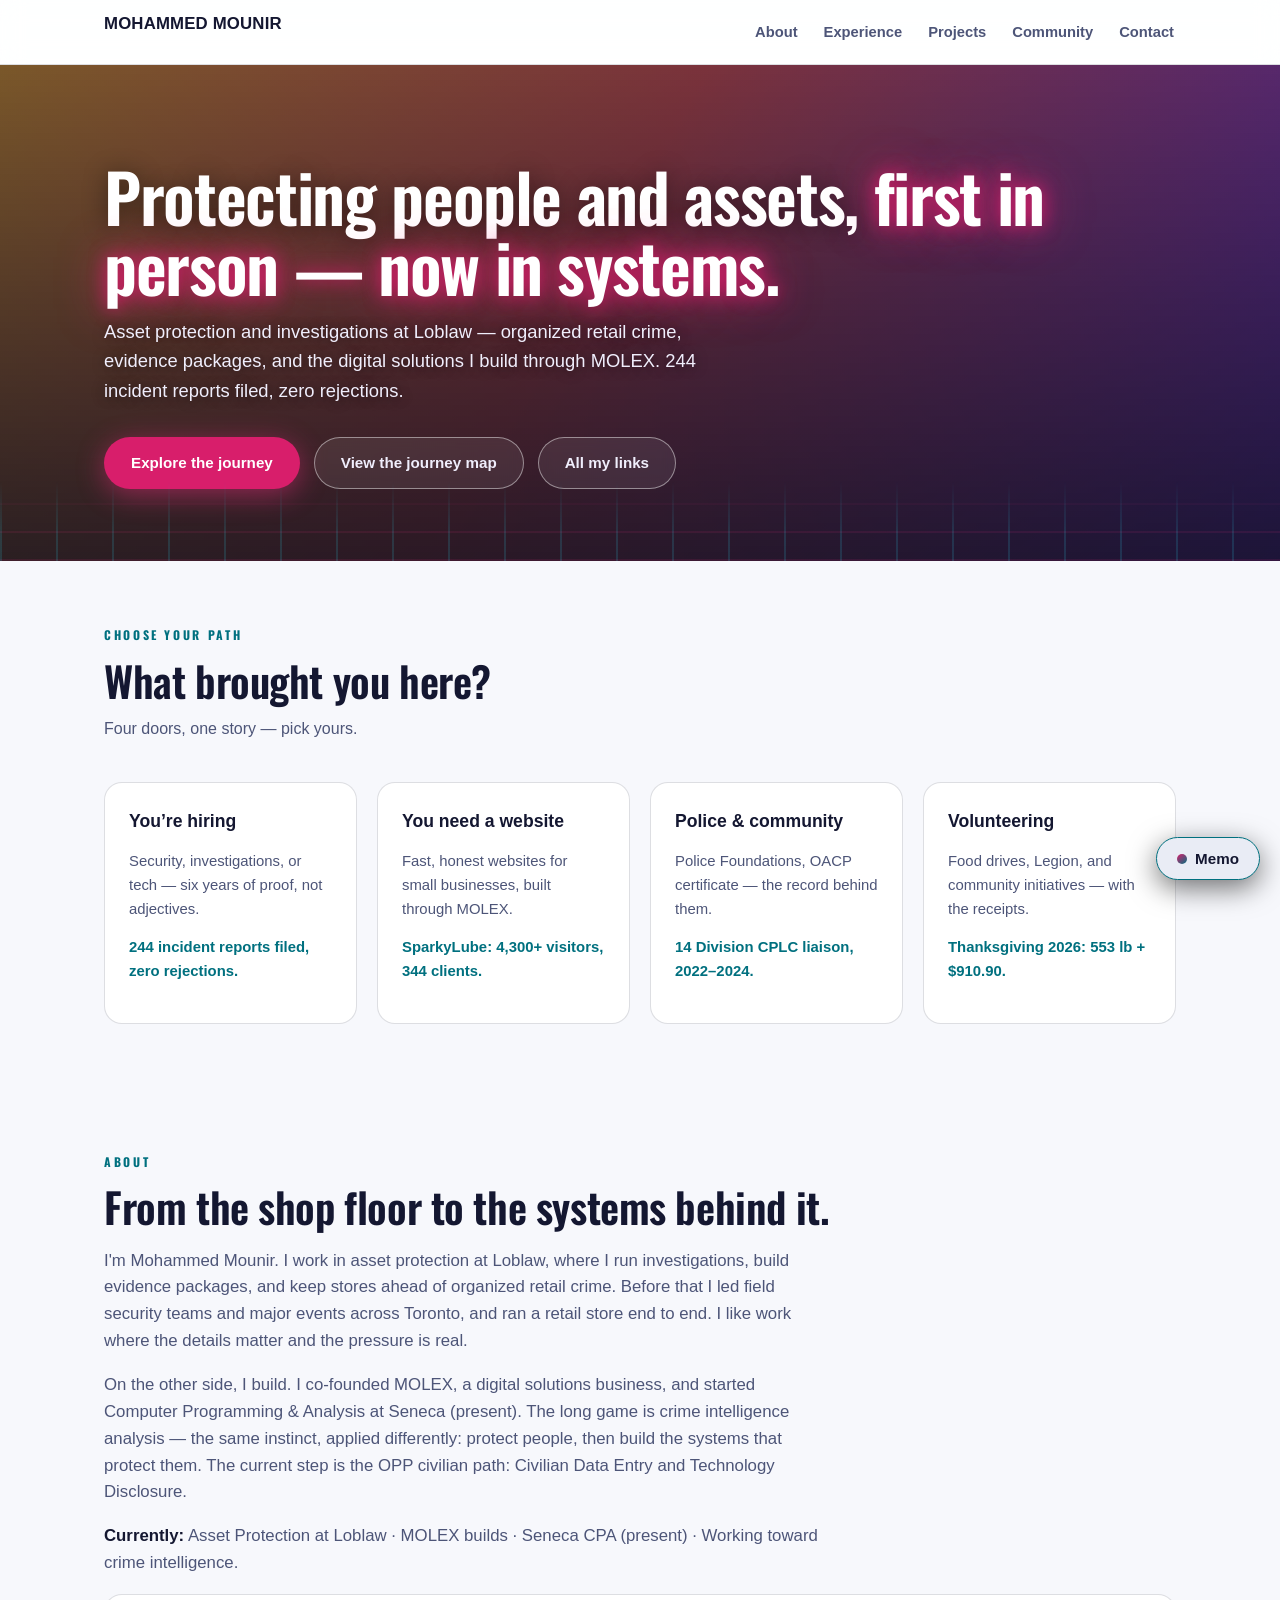
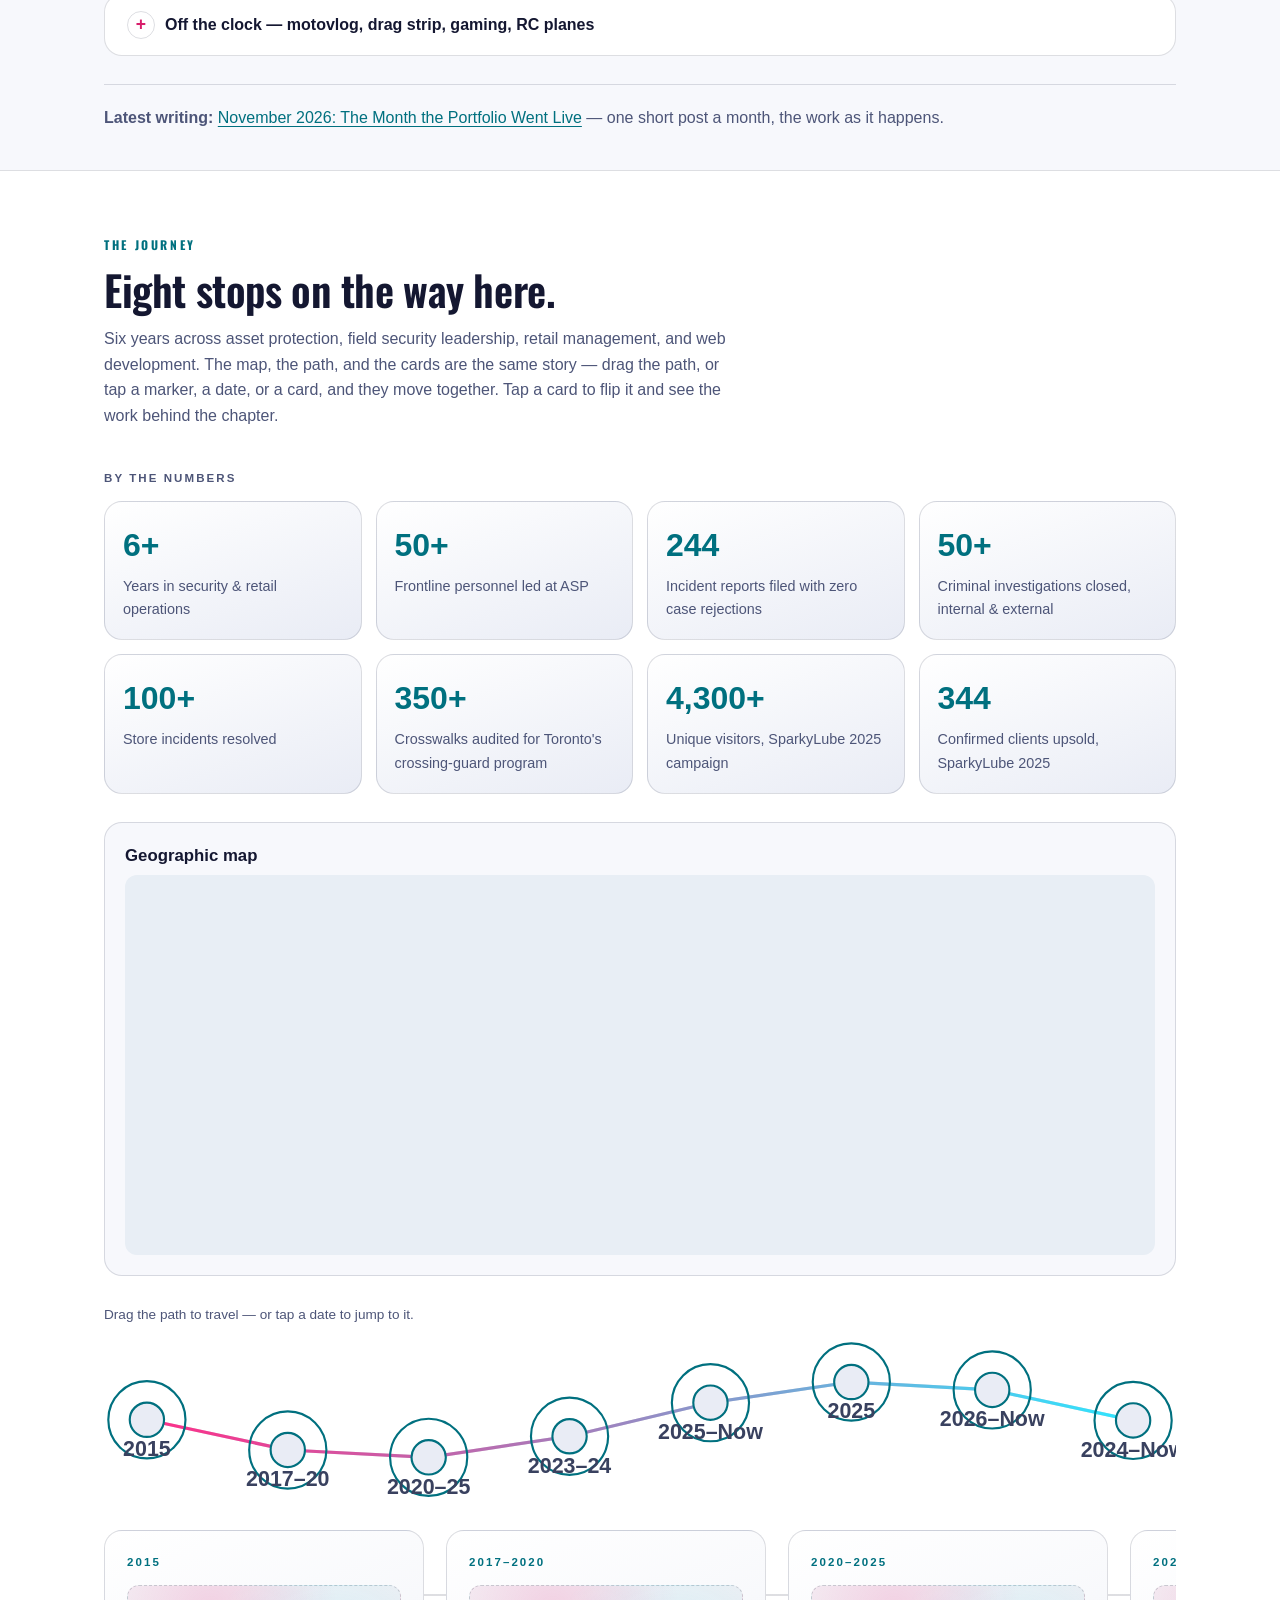
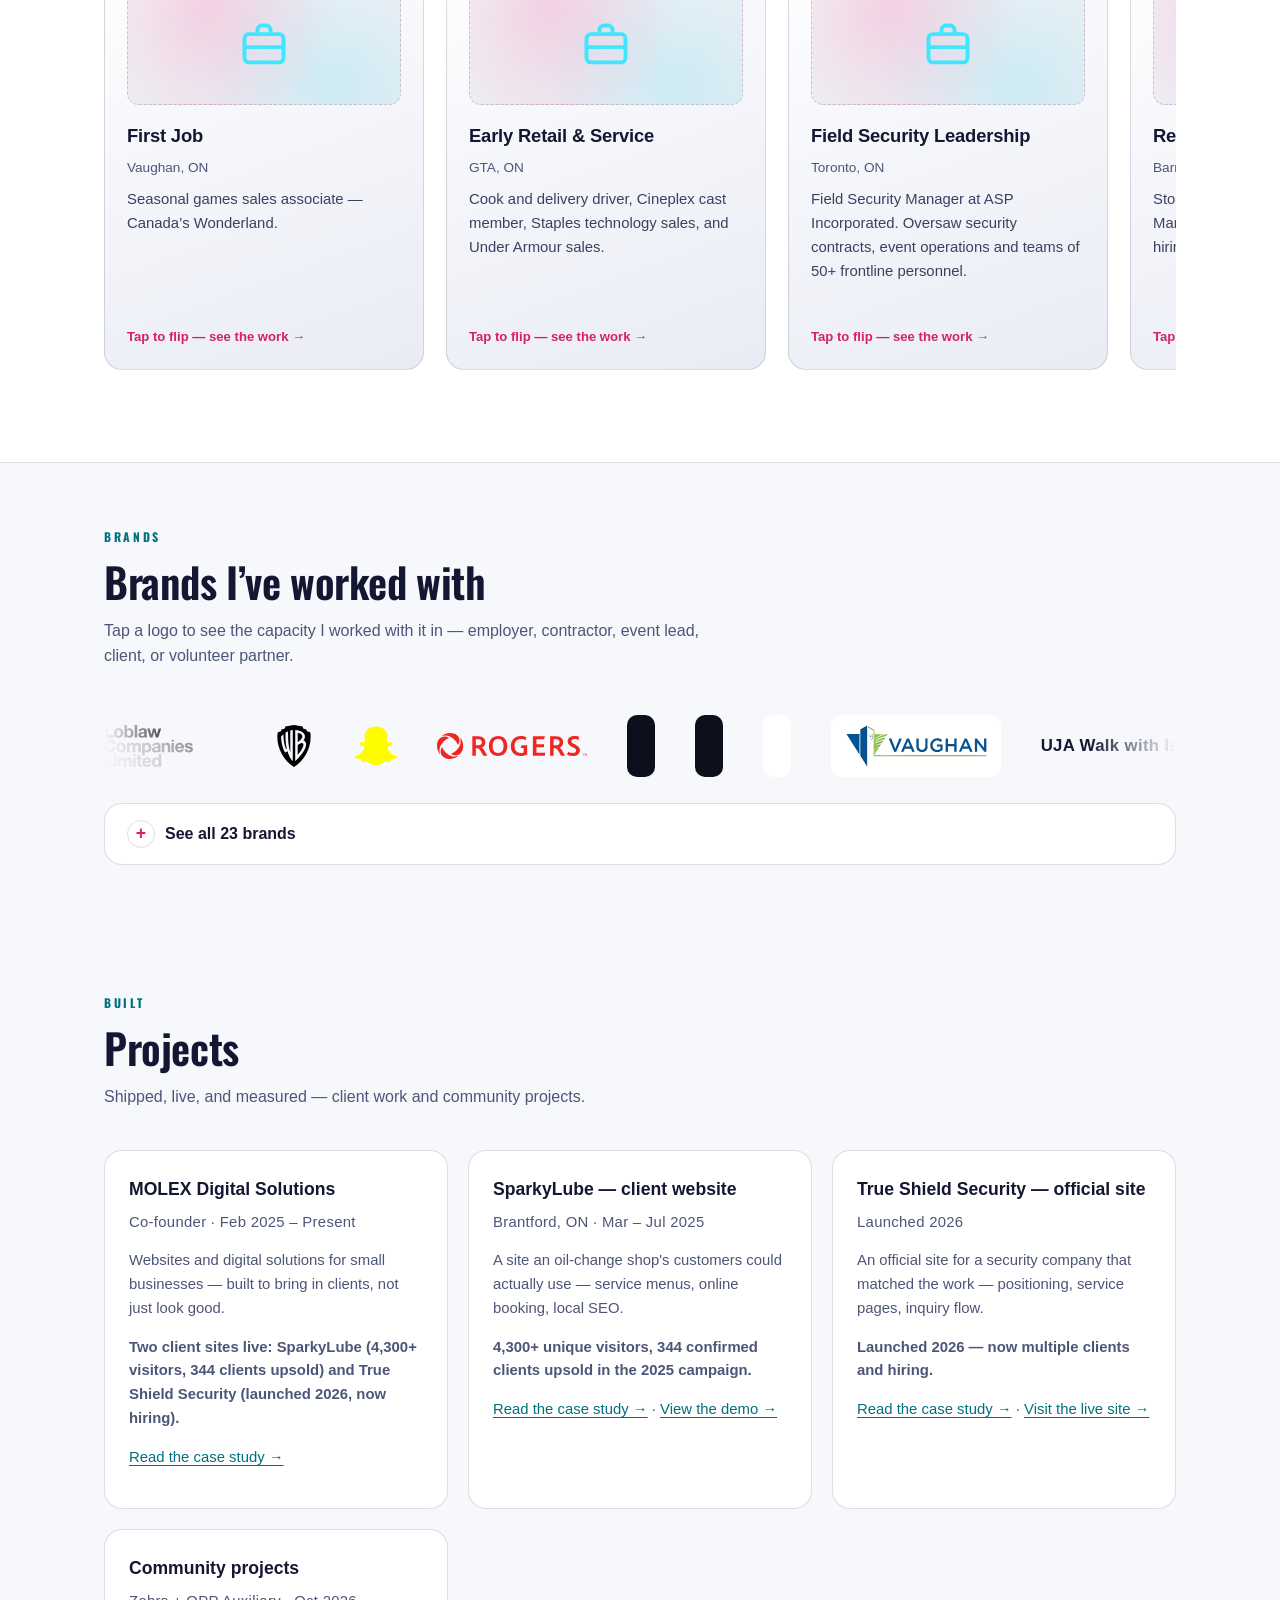
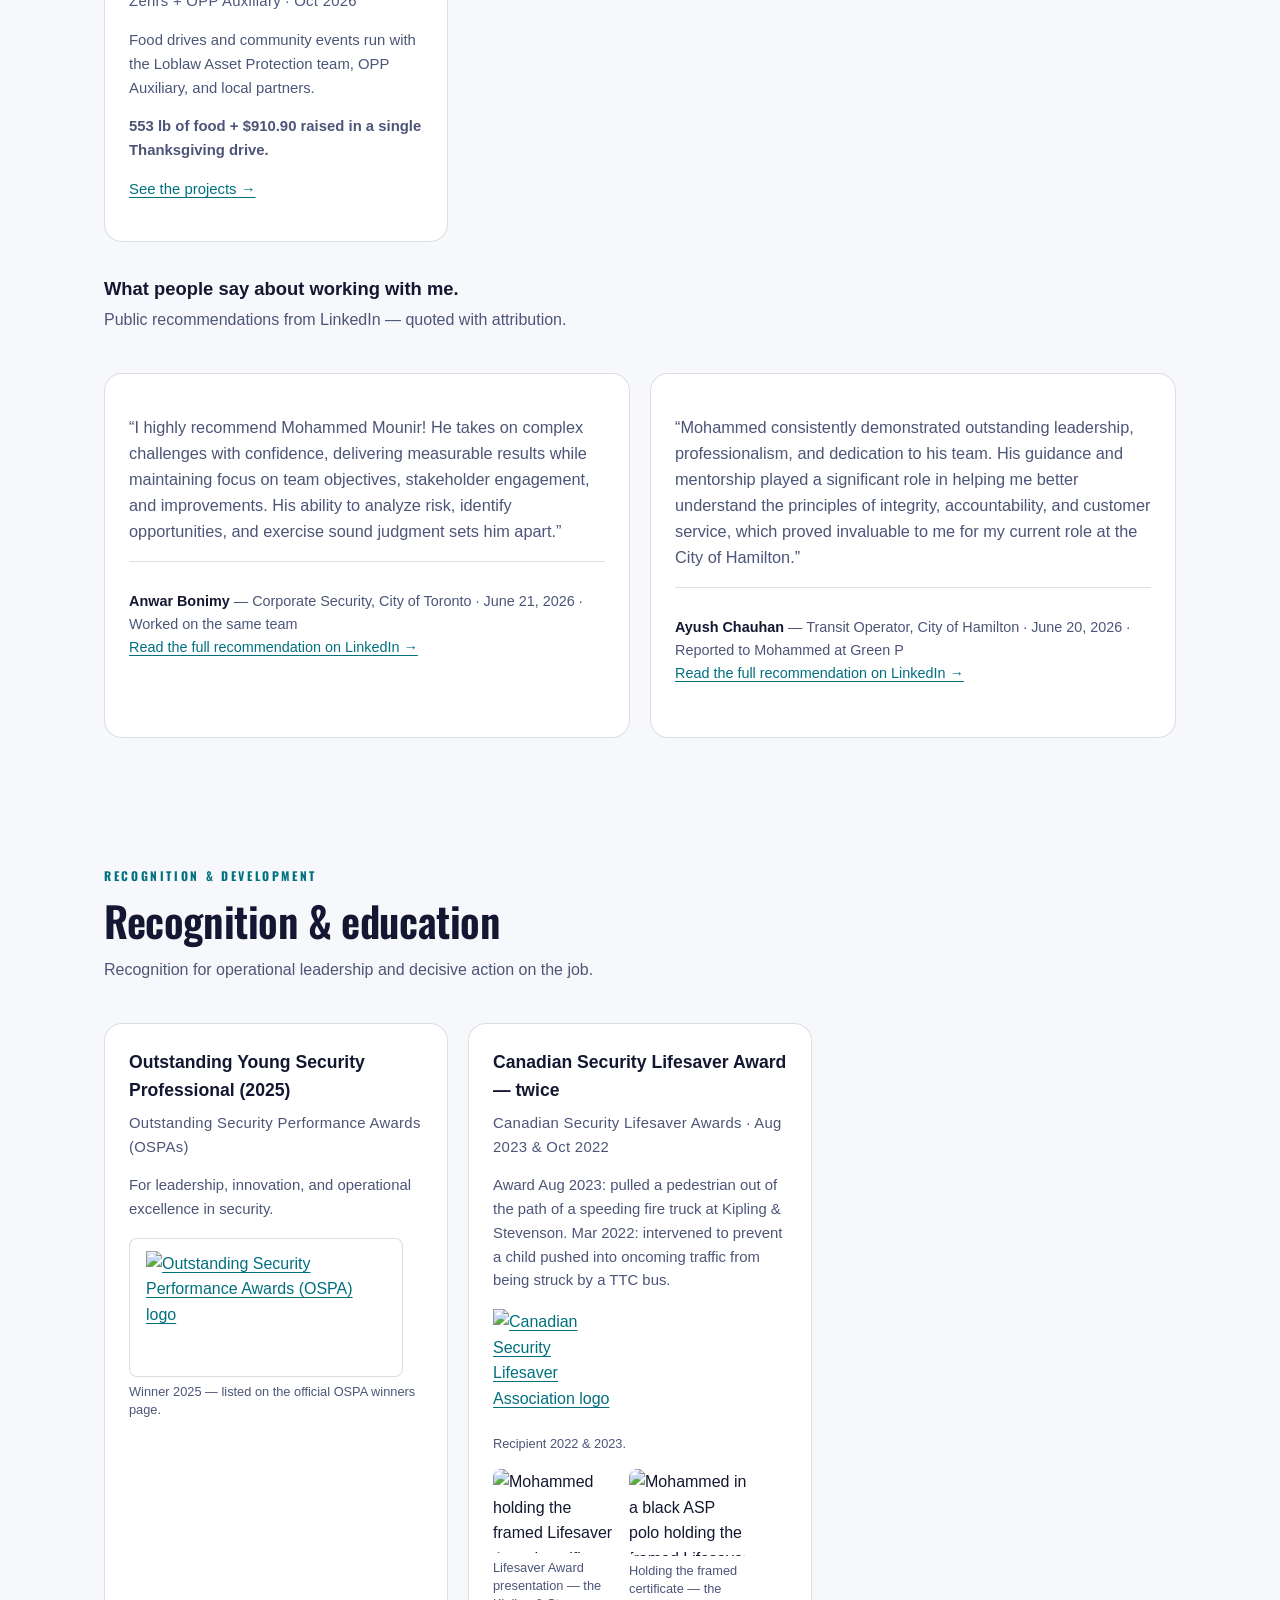
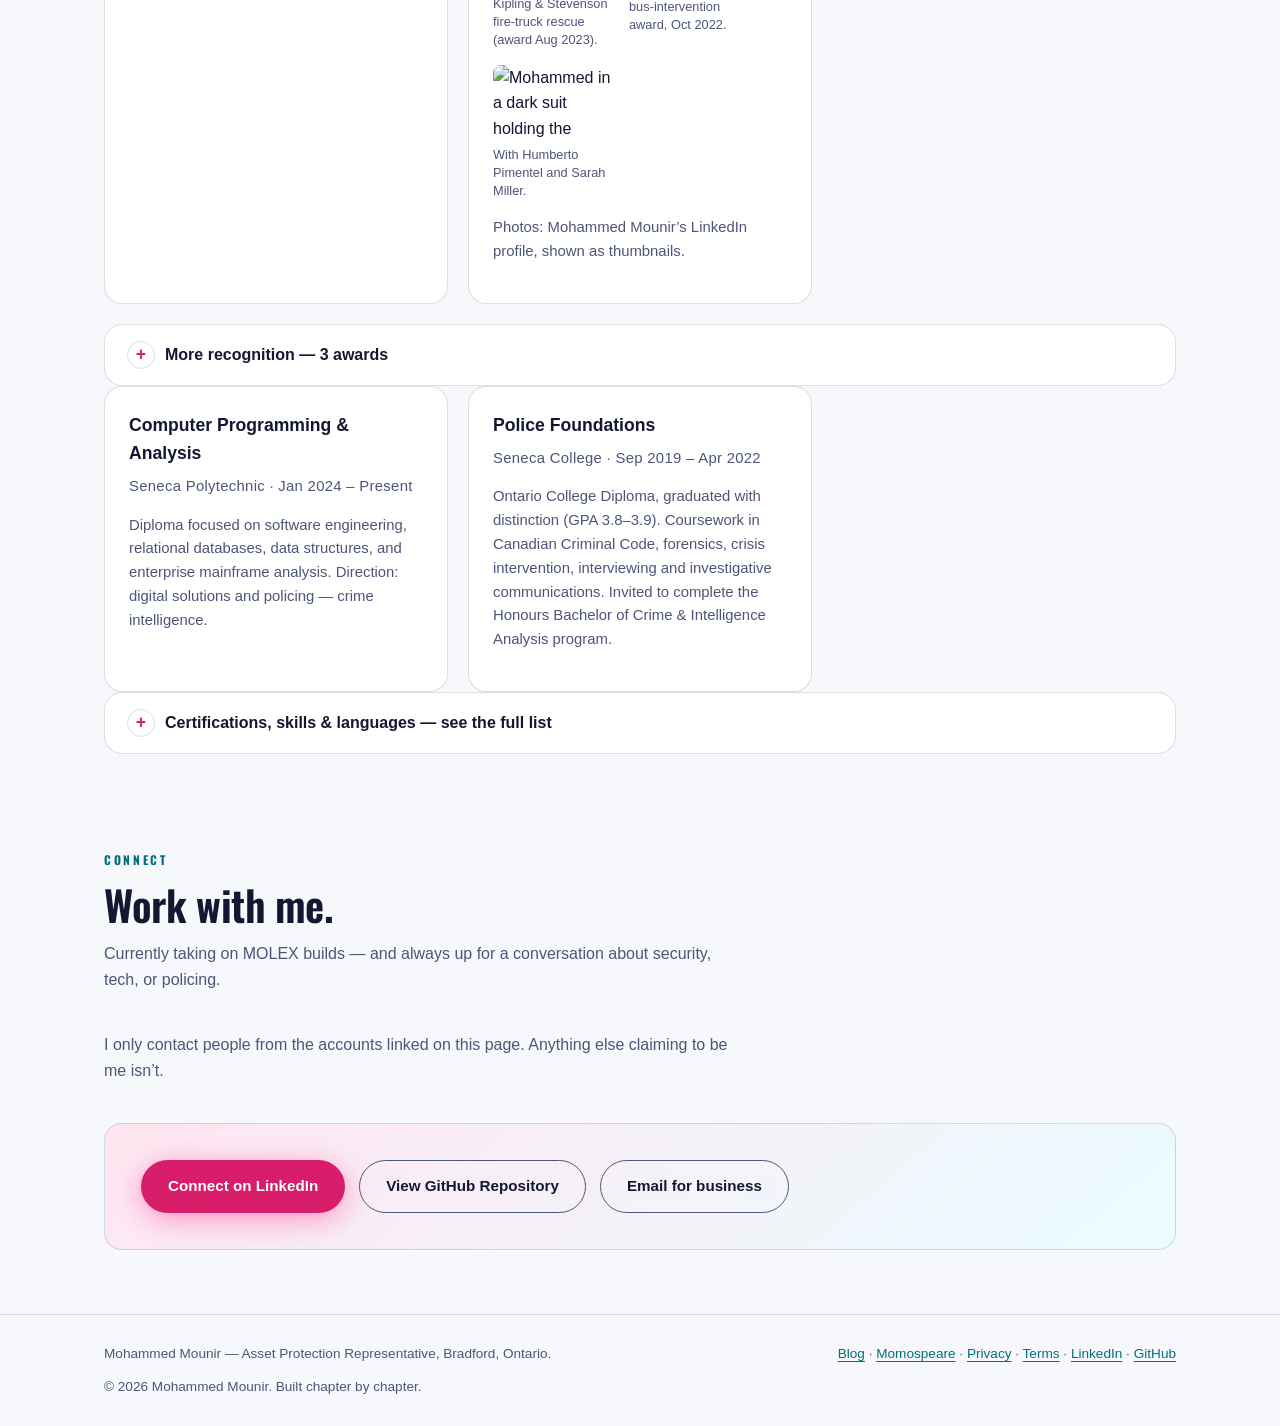
==== index.html @ 5f341615 "Editorial redesign preview: Oswald display type slice (hero h1, section titles, kickers); full site " ====
<!DOCTYPE html>
<html lang="en">
<head>
<!-- Google Tag Manager -->
<script>(function(w,d,s,l,i){w[l]=w[l]||[];w[l].push({'gtm.start':
new Date().getTime(),event:'gtm.js'});var f=d.getElementsByTagName(s)[0],
j=d.createElement(s),dl=l!='dataLayer'?'&l='+l:'';j.async=true;j.src=
'https://www.googletagmanager.com/gtm.js?id='+i+dl;f.parentNode.insertBefore(j,f);
})(window,document,'script','dataLayer','GTM-M9WRWPDF');</script>
<!-- End Google Tag Manager -->
  <meta charset="UTF-8">
  <meta name="viewport" content="width=device-width, initial-scale=1.0">
  <title>
    Mohammed Mounir | Asset Protection, Investigations &amp; Digital Solutions
  </title>
  <meta
    name="description"
    content="Mohammed Mounir's portfolio: asset protection investigations, organized retail crime, and digital solutions through MOLEX — toward crime intelligence."
  >
  <meta name="author" content="Mohammed Mounir">
  <meta name="robots" content="index, follow">
  <meta name="theme-color" content="#0d0f1c">
  <link rel="icon" type="image/svg+xml" href="assets/favicon.svg">
  <link rel="canonical"
    href="https://mohammedmounir.ca/"
  >
  <!-- Open Graph -->
  <meta property="og:type" content="website">
  <meta property="og:locale" content="en_CA">
  <meta
    property="og:title"
    content="Mohammed Mounir | Asset Protection, Investigations &amp; Digital Solutions"
  >
  <meta
    property="og:description"
    content="Asset protection investigations, organized retail crime, and digital solutions — working toward crime intelligence."
  >
  <meta
    property="og:url"
    content="https://mohammedmounir.ca/"
  >
  <meta
    property="og:image"
    content="https://mohammedmounir.ca/assets/og-image.jpg"
  >
  <meta property="og:image:alt" content="Mohammed Mounir — Security experience. Technology in progress.">
  <meta property="og:image:width" content="1200">
  <meta property="og:image:height" content="630">
  <!-- Twitter / X -->
  <meta name="twitter:card" content="summary_large_image">
  <meta
    name="twitter:image"
    content="https://mohammedmounir.ca/assets/og-image.jpg"
  >
  <meta name="twitter:image:alt" content="Mohammed Mounir — Security experience. Technology in progress.">
  <meta
    name="twitter:title"
    content="Mohammed Mounir | Asset Protection, Investigations &amp; Digital Solutions"
  >
  <meta
    name="twitter:description"
    content="Asset protection investigations, organized retail crime, and digital solutions — working toward crime intelligence."
  >
  <script type="application/ld+json">
  {
    "@context": "https://schema.org",
    "@type": "Person",
    "name": "Mohammed Mounir",
    "url": "https://mohammedmounir.ca/",
    "sameAs": [
      "https://www.linkedin.com/in/mohammed-mounir-10587621b/",
      "https://github.com/Momospeare/Mohammed-mounir"
    ],
    "jobTitle": "Asset Protection Representative",
    "description": "Asset protection professional: investigations, organized retail crime and evidence packages at Loblaw; digital solutions through MOLEX. Computer Programming and Analysis at Seneca (present), working toward crime intelligence.",
    "worksFor": {
      "@type": "Organization",
      "name": "Loblaw Companies Limited"
    },
    "knowsAbout": [
      "Asset Protection",
      "Security Operations",
      "Loss Prevention",
      "Web Development",
      "JavaScript",
      "Python",
      "SQL",
      "Open-Source Intelligence"
    ]
  }
  </script>

  <!-- Preconnect to the third-party origins the page fetches from -->
  <link rel="preconnect" href="https://unpkg.com">
  <link rel="preconnect" href="https://server.arcgisonline.com">
  <link rel="preconnect" href="https://www.googletagmanager.com">
  <!-- Leaflet (journey map) — only external dependency -->
  <link rel="stylesheet" href="https://unpkg.com/leaflet@1.9.4/dist/leaflet.css"
        integrity="sha256-p4NxAoJBhIIN+hmNHrzRCf9tD/miZyoHS5obTRR9BMY=" crossorigin="">
  <link rel="stylesheet" href="https://unpkg.com/leaflet.markercluster@1.5.3/dist/MarkerCluster.css"
        integrity="sha256-YU3qCpj/P06tdPBJGPax0bm6Q1wltfwjsho5TR4+TYc=" crossorigin="">
  <!-- Time-based theme (Toronto time): runs before the stylesheet
       so the first paint is already the right theme. -->
  <script src="js/theme.js"></script>
  <!-- Display type: Oswald (editorial reskin, slice 1). Variable 500-700. -->
  <link rel="preconnect" href="https://fonts.googleapis.com">
  <link rel="preconnect" href="https://fonts.gstatic.com" crossorigin>
  <link href="https://fonts.googleapis.com/css2?family=Oswald:wght@500..700&display=swap" rel="stylesheet">
  <link rel="stylesheet" href="css/style.css?v=c533cd6">
</head>
<body>
<!-- Google Tag Manager (noscript) -->
<noscript><iframe src="https://www.googletagmanager.com/ns.html?id=GTM-M9WRWPDF"
height="0" width="0" style="display:none;visibility:hidden"></iframe></noscript>
<!-- End Google Tag Manager (noscript) -->

  <a class="skip-link" href="#main">Skip to content</a>

  <nav class="nav" aria-label="Primary">
    <div class="wrap nav-inner">
      <a class="brand" href="#top" data-track="nav|Home|header">MOHAMMED MOUNIR<img class="maple-leaf" src="assets/maple-leaf.png" width="14" height="15" alt="" aria-hidden="true"></a>
      <ul class="nav-links">
        <li><a href="#about" data-track="nav|About|header">About</a></li>
        <li><a href="#journey-app" data-track="nav|Experience|header">Experience</a></li>
        <li><a href="#projects" data-track="nav|Projects|header">Projects</a></li>
        <li><a href="projects/community.html" data-track="nav|Community|header">Community</a></li>
        <li><a href="#contact" data-track="nav|Contact|header">Contact</a></li>
      </ul>
    </div>
  </nav>

  <!-- ================= HERO ================= -->
  <header class="hero" id="top">
    <div class="wrap">
      <h1>
        Protecting people and assets, <span class="neon-pink">first in person — now in systems.</span>
      </h1>
      <p class="lede">
        Asset protection and investigations at Loblaw — organized retail crime, evidence packages, and the digital solutions I build through MOLEX. 244 incident reports filed, zero rejections.
      </p>
      <div class="cta-row">
        <a class="btn btn-primary" href="#journey-app" data-track-cta="explore_journey" data-track="hero_cta|Explore the journey|hero">Explore the journey</a>
        <a class="btn btn-ghost" href="#journey-app" data-track-cta="view_journey_map" data-track="hero_cta|View the journey map|hero">View the journey map</a>
        <a class="btn btn-ghost" href="links/" data-track="hero_cta|All my links|hero">All my links</a>
      </div>
    </div>
  </header>

  <main id="main" tabindex="-1">
    <!-- ================= CHOOSE YOUR PATH ================= -->
    <section id="paths" aria-labelledby="paths-title">
      <div class="wrap">
        <p class="section-kicker">Choose your path</p>
        <h2 class="section-title" id="paths-title">What brought you here?</h2>
        <p class="section-sub">Four doors, one story — pick yours.</p>
        <div class="info-grid">
          <a class="info-card door-card" href="#journey-app" data-track="door|You're hiring|paths">
            <h3>You&rsquo;re hiring</h3>
            <p>Security, investigations, or tech — six years of proof, not adjectives.</p>
            <p class="door-proof">244 incident reports filed, zero rejections.</p>
          </a>
          <a class="info-card door-card" href="projects/molex.html" data-track="door|You need a website|paths">
            <h3>You need a website</h3>
            <p>Fast, honest websites for small businesses, built through MOLEX.</p>
            <p class="door-proof">SparkyLube: 4,300+ visitors, 344 clients.</p>
          </a>
          <a class="info-card door-card" href="projects/community.html" data-track="door|Police &amp; community|paths">
            <h3>Police &amp; community</h3>
            <p>Police Foundations, OACP certificate — the record behind them.</p>
            <p class="door-proof">14 Division CPLC liaison, 2022&ndash;2024.</p>
          </a>
          <a class="info-card door-card" href="projects/community.html#volunteering" data-track="door|Volunteering|paths">
            <h3>Volunteering</h3>
            <p>Food drives, Legion, and community initiatives — with the receipts.</p>
            <p class="door-proof">Thanksgiving 2026: 553 lb + $910.90.</p>
          </a>
        </div>
      </div>
    </section>

    <!-- ================= ABOUT ================= -->
    <section id="about" aria-labelledby="about-title">
      <div class="wrap">
        <p class="section-kicker">About</p>
        <h2 class="section-title" id="about-title">From the shop floor to the systems behind it.</h2>
        <div class="about-copy">
          <p>I'm Mohammed Mounir. I work in asset protection at Loblaw, where I run investigations, build evidence packages, and keep stores ahead of organized retail crime. Before that I led field security teams and major events across Toronto, and ran a retail store end to end. I like work where the details matter and the pressure is real.</p>
          <p>On the other side, I build. I co-founded MOLEX, a digital solutions business, and started Computer Programming &amp; Analysis at Seneca (present). The long game is crime intelligence analysis — the same instinct, applied differently: protect people, then build the systems that protect them. The current step is the OPP civilian path: Civilian Data Entry and Technology Disclosure.</p>
          <p class="about-now"><strong>Currently:</strong> Asset Protection at Loblaw · MOLEX builds · Seneca CPA (present) · Working toward crime intelligence.</p>
        </div>
        <details class="fold" data-track="fold|Off the clock|about">
          <summary>Off the clock — motovlog, drag strip, gaming, RC planes</summary>
          <div class="info-grid">
          <div class="info-card">
            <h3>Momospeare motovlog</h3>
            <p>Duo motovlog with partner Alex — destination rides on the Yamaha MT-07 and Kawasaki Ninja 300, with garage-education content. <a href="https://www.youtube.com/@Momospeare" target="_blank" rel="noopener noreferrer">Watch on YouTube &rarr;<span class="visually-hidden"> (opens in new tab)</span></a> · <a href="momospeare.html">More on the Momospeare page &rarr;</a></p>
          </div>
          <div class="info-card">
            <h3>Drag strip days</h3>
            <p>Quarter-mile runs in the Hyundai Elantra N at Cayuga Dragway — May 2022 and May 2023, with the runs on video. <a href="momospeare.html#track-days">See the runs &rarr;</a></p>
          </div>
          <div class="info-card">
            <h3>Gaming</h3>
            <p>Call of Duty, GTA, Minecraft and Fortnite. Streams Call of Duty live on Twitch and YouTube.</p>
          </div>
          <div class="info-card">
            <h3>RC planes</h3>
            <p>Flying RC model aircraft.</p>
          </div>
        </div>
        </details>
        <div class="about-strip">
          <p><strong>Latest writing:</strong> <a href="blog.html" data-track="blog|November 2026|about">November 2026: The Month the Portfolio Went Live</a> — one short post a month, the work as it happens.</p>
        </div>
      </div>
    </section>

    <!-- ================= JOURNEY APP ================= -->
    <!-- One linked app: the map, the progression path, and the timeline
         cards are three views of the same eight chapters. Tap a marker,
         a node, or a card and they move together. Tap a card to flip it:
         the front is the chapter, the back is the work (the old
         Experience section, now living on the cards). All content is
         static HTML, so it stays indexable. -->
    <section id="journey-app" aria-labelledby="journey-app-title">
      <div class="wrap">
        <p class="section-kicker">The journey</p>
        <h2 class="section-title" id="journey-app-title">Eight stops on the way here.</h2>
        <p class="section-sub">Six years across asset protection, field security leadership, retail management, and web development. The map, the path, and the cards are the same story — drag the path, or tap a marker, a date, or a card, and they move together. Tap a card to flip it and see the work behind the chapter.</p>

        <div class="j-stats" role="list" aria-label="By the numbers">
          <p class="j-stats-label">By the numbers</p>
          <div class="j-stat" role="listitem">
            <p class="stat-num">6+</p>
            <p class="stat-label">Years in security &amp; retail operations</p>
          </div>
          <div class="j-stat" role="listitem">
            <p class="stat-num">50+</p>
            <p class="stat-label">Frontline personnel led at ASP</p>
          </div>
          <div class="j-stat" role="listitem">
            <p class="stat-num">244</p>
            <p class="stat-label">Incident reports filed with zero case rejections</p>
          </div>
          <div class="j-stat" role="listitem">
            <p class="stat-num">50+</p>
            <p class="stat-label">Criminal investigations closed, internal &amp; external</p>
          </div>
          <div class="j-stat" role="listitem">
            <p class="stat-num">100+</p>
            <p class="stat-label">Store incidents resolved</p>
          </div>
          <div class="j-stat" role="listitem">
            <p class="stat-num">350+</p>
            <p class="stat-label">Crosswalks audited for Toronto's crossing-guard program</p>
          </div>
          <div class="j-stat" role="listitem">
            <p class="stat-num">4,300+</p>
            <p class="stat-label">Unique visitors, SparkyLube 2025 campaign</p>
          </div>
          <div class="j-stat" role="listitem">
            <p class="stat-num">344</p>
            <p class="stat-label">Confirmed clients upsold, SparkyLube 2025</p>
          </div>
        </div>

        <div class="j-navigator">
          <div class="map-grid">
            <div class="map-card">
              <h3>Geographic map</h3>
              <div id="journey-map" role="region" aria-label="Geographic journey map"></div>
            </div>
          </div>
        </div>

        <div class="j-scrubber" id="journey-scrubber" role="group" aria-label="Progression path — drag to travel through the chapters, or tap a date to jump to it">
          <p class="j-scrubber-label">Drag the path to travel — or tap a date to jump to it.</p>
          <svg id="progress-path" role="group" aria-label="Progression path through timeline chapters" viewBox="0 0 1000 160"></svg>
        </div>
        <div class="j-viewport">
          <div class="j-track" id="journey-track">

            <div class="j-scene">
              <article class="j-card" id="chapter-first-job" tabindex="0" aria-label="Chapter: First Job, 2015. Activate to flip the card." data-track="chapter_card|first-job|journey">
                <div class="j-flip">
                  <div class="j-face j-front">
                    <span class="t-era">2015</span>
                    <div class="card-media"><svg aria-hidden="true" viewBox="0 0 24 24" fill="none" stroke="#2ee6ff" stroke-width="1.8" stroke-linecap="round" stroke-linejoin="round"><rect x="3" y="7" width="18" height="13" rx="2"/><path d="M9 7V5a2 2 0 0 1 2-2h2a2 2 0 0 1 2 2v2M3 13h18"/></svg></div>
                    <h3>First Job</h3>
                    <p class="t-location">Vaughan, ON</p>
                    <p class="t-text">Seasonal games sales associate &mdash; Canada&rsquo;s Wonderland.</p>
                    <span class="j-flip-hint">Tap to flip &mdash; see the work &rarr;</span>
                  </div>
                  <div class="j-face j-back">
                    <p class="j-back-kicker">The work</p>
                    <h3>First Job</h3>
                    <ul>
                      <li>Canada&rsquo;s Wonderland &mdash; seasonal games sales associate; first job, bussed both ways all summer.</li>
                    </ul>
                    <button type="button" class="j-flip-btn">&larr; Back to the chapter</button>
                  </div>
                </div>
              </article>
            </div>

            <div class="j-scene">
              <article class="j-card" id="chapter-early-roles" tabindex="0" aria-label="Chapter: Early Retail and Service, 2017 to 2020. Activate to flip the card." data-track="chapter_card|early-roles|journey">
                <div class="j-flip">
                  <div class="j-face j-front">
                    <span class="t-era">2017&ndash;2020</span>
                    <div class="card-media"><svg aria-hidden="true" viewBox="0 0 24 24" fill="none" stroke="#2ee6ff" stroke-width="1.8" stroke-linecap="round" stroke-linejoin="round"><rect x="3" y="7" width="18" height="13" rx="2"/><path d="M9 7V5a2 2 0 0 1 2-2h2a2 2 0 0 1 2 2v2M3 13h18"/></svg></div>
                    <h3>Early Retail &amp; Service</h3>
                    <p class="t-location">GTA, ON</p>
                    <p class="t-text">Cook and delivery driver, Cineplex cast member, Staples technology sales, and Under Armour sales.</p>
                    <span class="j-flip-hint">Tap to flip &mdash; see the work &rarr;</span>
                  </div>
                  <div class="j-face j-back">
                    <p class="j-back-kicker">The work</p>
                    <h3>Early Retail &amp; Service</h3>
                    <ul>
                      <li>Magna International &mdash; co-op, Industrial Programming / Electrical Engineering (600+ hours); presented work to a Magna VP and HR. Magna Closures &mdash; quality control / manufacturing (2016&ndash;2018).</li>
                      <li>Staples, Newmarket &mdash; Technology Sales Associate (Jan&ndash;Sep 2019); led tech sales including warranties &amp; peripherals.</li>
                      <li>Under Armour, Innisfil &mdash; Sales Associate (Sep 2019&ndash;Jun 2020); won two consecutive monthly sales challenges.</li>
                      <li>Cineplex, Newmarket &mdash; Cast Member (Jan&ndash;Sep 2018); Employee of the Month, May 2018.</li>
                      <li>Pizza Hut &mdash; cook and delivery driver.</li>
                      <li>Gino&rsquo;s Pizza Inc., Newmarket &mdash; Cook &amp; Delivery Driver (Sep 2017&ndash;Dec 2018).</li>
                    </ul>
                    <button type="button" class="j-flip-btn">&larr; Back to the chapter</button>
                  </div>
                </div>
              </article>
            </div>

            <div class="j-scene">
              <article class="j-card" id="chapter-asp" tabindex="0" aria-label="Chapter: Field Security Leadership, 2020 to 2025. Activate to flip the card." data-track="chapter_card|asp|journey">
                <div class="j-flip">
                  <div class="j-face j-front">
                    <span class="t-era">2020&ndash;2025</span>
                    <div class="card-media"><svg aria-hidden="true" viewBox="0 0 24 24" fill="none" stroke="#2ee6ff" stroke-width="1.8" stroke-linecap="round" stroke-linejoin="round"><rect x="3" y="7" width="18" height="13" rx="2"/><path d="M9 7V5a2 2 0 0 1 2-2h2a2 2 0 0 1 2 2v2M3 13h18"/></svg></div>
                    <h3>Field Security Leadership</h3>
                    <p class="t-location">Toronto, ON</p>
                    <p class="t-text">Field Security Manager at ASP Incorporated. Oversaw security contracts, event operations and teams of 50+ frontline personnel.</p>
                    <span class="j-flip-hint">Tap to flip &mdash; see the work &rarr;</span>
                  </div>
                  <div class="j-face j-back">
                    <p class="j-back-kicker">The work</p>
                    <h3>Field Security Manager &mdash; ASP Incorporated</h3>
                    <p class="role-meta">Toronto, ON &middot; Jan 2022 &ndash; Dec 2025</p>
                    <ul>
                      <li>Oversaw major contracts including Toronto respite sites, Snapchat, and Rogers Stadium; provided contracted security through ASP at Warner Bros. Entertainment.</li>
                      <li>Event Commander &mdash; Festa D&rsquo;Italia 2025 (14-guard day shift), Vaughan Canada Day 2025, VELD 2024 &amp; 2025: zero critical incidents, direct client commendations, and contract invitations for 2026.</li>
                      <li>Event scale (as event manager): VELD 35,000+ daily, Vaughan Canada Day 20,000+, Festa D&rsquo;Italia 15,000+. Behaviour Detection Guard &mdash; UJA Walk with Israel, 55,000+.</li>
                      <li>Unified Command Communications Supervisor &mdash; Oasis at Rogers Stadium, Aug 24, 2025 (Live Nation): ran event comms on two radios.</li>
                      <li>Invited by Sarah Miller (Director &ndash; Operations and Training) and Humberto Pimentel to apply for Service Delivery Manager &ndash; GTA; mentored by Sarah Miller.</li>
                      <li>Led 50+ frontline personnel; coordinated with police, EMS, and municipal officials.</li>
                      <li>Earlier at ASP: corporate security for Snapchat, crossing-guard mobile supervision, Shelter Movers protection for domestic-abuse relocations, COVID rapid-response across Toronto respites.</li>
                      <li>Previously Security Specialist / Mobile Patrol Supervisor (Nov 2020 &ndash; Jan 2022): audited 350+ crosswalks for the City of Toronto School Crossing Guard program.</li>
                    </ul>
                    <button type="button" class="j-flip-btn">&larr; Back to the chapter</button>
                  </div>
                </div>
              </article>
            </div>

            <div class="j-scene">
              <article class="j-card" id="chapter-wlkn" tabindex="0" aria-label="Chapter: Retail Operations Leadership, 2023 to 2024. Activate to flip the card." data-track="chapter_card|wlkn|journey">
                <div class="j-flip">
                  <div class="j-face j-front">
                    <span class="t-era">2023&ndash;2024</span>
                    <div class="card-media"><svg aria-hidden="true" viewBox="0 0 24 24" fill="none" stroke="#2ee6ff" stroke-width="1.8" stroke-linecap="round" stroke-linejoin="round"><rect x="3" y="7" width="18" height="13" rx="2"/><path d="M9 7V5a2 2 0 0 1 2-2h2a2 2 0 0 1 2 2v2M3 13h18"/></svg></div>
                    <h3>Retail Operations Leadership</h3>
                    <p class="t-location">Barrie / GTA</p>
                    <p class="t-text">Store Manager and Interim District Manager at WLKN. Led store operations, hiring, training and multi-store coverage.</p>
                    <span class="j-flip-hint">Tap to flip &mdash; see the work &rarr;</span>
                  </div>
                  <div class="j-face j-back">
                    <p class="j-back-kicker">The work</p>
                    <h3>Store Manager &rarr; Interim District Manager &mdash; WLKN</h3>
                    <p class="role-meta">Barrie / GTA &middot; Oct 2023 &ndash; Dec 2024</p>
                    <ul>
                      <li>Launched the Barrie (Georgian Mall) location end-to-end: merchandising, hiring and training, scheduling, POS/CCTV setup, community marketing.</li>
                      <li>Covered as Interim District Manager across GTA stores (10-week multi-store coverage).</li>
                      <li>June 2024: $26,245.63 in sales on 2,897 traffic &mdash; 10.87% conversion, $83.32 sales per transaction.</li>
                      <li>WLKN Owner&rsquo;s Award &amp; Employee of the Year, 2024.</li>
                    </ul>
                    <button type="button" class="j-flip-btn">&larr; Back to the chapter</button>
                  </div>
                </div>
              </article>
            </div>

            <div class="j-scene">
              <article class="j-card" id="chapter-molex" tabindex="0" aria-label="Chapter: MOLEX Digital Solutions, 2025 to present. Activate to flip the card." data-track="chapter_card|molex|journey">
                <div class="j-flip">
                  <div class="j-face j-front">
                    <span class="t-era">2025&ndash;Present</span>
                    <div class="card-media"><svg aria-hidden="true" viewBox="0 0 24 24" fill="none" stroke="#ff2e88" stroke-width="1.8" stroke-linecap="round" stroke-linejoin="round"><path d="M6 2h9l5 5v15H6z"/><path d="M14 2v6h6M9 13h7M9 17h7"/></svg></div>
                    <h3>MOLEX Digital Solutions</h3>
                    <p class="t-location">Bradford, ON (Remote)</p>
                    <p class="t-text">Co-founded a digital solutions business focused on web development, digital platforms and SaaS products.</p>
                    <span class="j-flip-hint">Tap to flip &mdash; see the work &rarr;</span>
                  </div>
                  <div class="j-face j-back">
                    <p class="j-back-kicker">The work</p>
                    <h3>Co-Founder &mdash; MOLEX Web Development &amp; Digital Solutions</h3>
                    <p class="role-meta">Bradford, ON (Remote) &middot; Feb 2025 &ndash; Present</p>
                    <ul>
                      <li>Design and build digital platforms and SaaS products &mdash; lead generation, web design, automated billing, directories.</li>
                      <li>2026: launched True Shield Security&rsquo;s official site, landing foundational client contracts.</li>
                      <li>2025: SparkyLube campaign &mdash; 4,300+ unique visitors, 344 confirmed clients upsold.</li>
                      <li>Local search, lead capture, and tracking that shows what's working.</li>
                    </ul>
                    <p><a href="projects/molex.html" data-track="project|MOLEX|projects">Read the MOLEX case study &rarr;</a></p>
                    <button type="button" class="j-flip-btn">&larr; Back to the chapter</button>
                  </div>
                </div>
              </article>
            </div>

            <div class="j-scene">
              <article class="j-card" id="chapter-sparky" tabindex="0" aria-label="Chapter: SparkyLube Client Internship, 2025. Activate to flip the card." data-track="chapter_card|sparky|journey">
                <div class="j-flip">
                  <div class="j-face j-front">
                    <span class="t-era">2025</span>
                    <div class="card-media"><svg aria-hidden="true" viewBox="0 0 24 24" fill="none" stroke="#ff2e88" stroke-width="1.8" stroke-linecap="round" stroke-linejoin="round"><path d="M6 2h9l5 5v15H6z"/><path d="M14 2v6h6M9 13h7M9 17h7"/></svg></div>
                    <h3>SparkyLube Client Internship</h3>
                    <p class="t-location">Brantford, ON (Remote)</p>
                    <p class="t-text">Designed and maintained a business website, including print-friendly service menus and online booking.</p>
                    <span class="j-flip-hint">Tap to flip &mdash; see the work &rarr;</span>
                  </div>
                  <div class="j-face j-back">
                    <p class="j-back-kicker">The work</p>
                    <h3>Client Internship &mdash; SparkyLube</h3>
                    <p class="role-meta">Brantford, ON (Remote) &middot; Contract &middot; Mar 2025 &ndash; Jul 2025</p>
                    <ul>
                      <li>Designed, built, and maintained the company website for a local automotive/oil-change business.</li>
                      <li>Print-friendly service menus, integrated online booking, and improved business marketing.</li>
                    </ul>
                    <p><a href="projects/sparkylube-case-study.html" data-track="project|SparkyLube case study|projects">Read the case study &rarr;</a> &middot; <a href="sparkylube.html" data-track="project|SparkyLube demo|projects">View the demo &rarr;</a></p>
                    <button type="button" class="j-flip-btn">&larr; Back to the chapter</button>
                  </div>
                </div>
              </article>
            </div>

            <div class="j-scene">
              <article class="j-card" id="chapter-loblaw" tabindex="0" aria-label="Chapter: Asset Protection, 2026 to present. Activate to flip the card." data-track="chapter_card|loblaw|journey">
                <div class="j-flip">
                  <div class="j-face j-front">
                    <span class="t-era">2026&ndash;Present</span>
                    <div class="card-media"><svg aria-hidden="true" viewBox="0 0 24 24" fill="none" stroke="#2ee6ff" stroke-width="1.8" stroke-linecap="round" stroke-linejoin="round"><rect x="3" y="7" width="18" height="13" rx="2"/><path d="M9 7V5a2 2 0 0 1 2-2h2a2 2 0 0 1 2 2v2M3 13h18"/></svg></div>
                    <h3>Asset Protection</h3>
                    <p class="t-location">New Tecumseth, ON</p>
                    <p class="t-text">Asset Protection Representative at Loblaw Companies Ltd. Focused on investigations, loss prevention, evidence development and operational risk.</p>
                    <span class="j-flip-hint">Tap to flip &mdash; see the work &rarr;</span>
                  </div>
                  <div class="j-face j-back">
                    <p class="j-back-kicker">The work</p>
                    <h3>Asset Protection Representative &mdash; Loblaw Companies Ltd.</h3>
                    <p class="role-meta">New Tecumseth, ON &middot; Jan 2026 &ndash; Present</p>
                    <ul>
                      <li>Deter theft, fraud, and organized retail crime through surveillance, investigations, and risk-based loss prevention.</li>
                      <li>Run internal and external investigations, build evidence packages, and liaise with law enforcement.</li>
                      <li>244 incident reports filed with zero case rejections (Criminal Code ss. 494, 322/334, 380; Trespass to Property Act).</li>
                      <li>Audit shrink, analyze trends, and coach store leadership on AP policy and emergency procedures.</li>
                    </ul>
                    <button type="button" class="j-flip-btn">&larr; Back to the chapter</button>
                  </div>
                </div>
              </article>
            </div>

            <div class="j-scene">
              <article class="j-card" id="chapter-seneca" tabindex="0" aria-label="Chapter: Computer Programming and Analysis, 2024 to present. Activate to flip the card." data-track="chapter_card|seneca|journey">
                <div class="j-flip">
                  <div class="j-face j-front">
                    <span class="t-era">2024 &ndash; Present</span>
                    <div class="card-media"><svg aria-hidden="true" viewBox="0 0 24 24" fill="none" stroke="#ff2e88" stroke-width="1.8" stroke-linecap="round" stroke-linejoin="round"><path d="M6 2h9l5 5v15H6z"/><path d="M14 2v6h6M9 13h7M9 17h7"/></svg></div>
                    <h3>Computer Programming &amp; Analysis</h3>
                    <p class="t-location">Seneca</p>
                    <p class="t-text">Post-secondary studies in software development and programming.</p>
                    <span class="j-flip-hint">Tap to flip &mdash; see the work &rarr;</span>
                  </div>
                  <div class="j-face j-back">
                    <p class="j-back-kicker">The work</p>
                    <h3>Computer Programming &amp; Analysis</h3>
                    <p class="role-meta">Seneca Polytechnic &middot; Jan 2024 &ndash; Present</p>
                    <ul>
                      <li>Diploma focused on software engineering, relational databases, data structures, and enterprise mainframe analysis.</li>
                      <li>Direction: digital solutions and policing &mdash; crime intelligence.</li>
                      <li>Also: Police Foundations, Seneca College, Sep 2019 &ndash; Apr 2022 &mdash; Ontario College Diploma, graduated with distinction (GPA 3.8&ndash;3.9).</li>
                    </ul>
                    <p><a href="#recognition">Full education &rarr;</a></p>
                    <button type="button" class="j-flip-btn">&larr; Back to the chapter</button>
                  </div>
                </div>
              </article>
            </div>

          </div>
        </div>
      </div>
    </section>

    <!-- ================= BRANDS ================= -->
    <section id="brands" aria-labelledby="brands-title">
      <div class="wrap">
        <p class="section-kicker">Brands</p>
        <h2 class="section-title" id="brands-title">Brands I&rsquo;ve worked with</h2>
        <p class="section-sub">Tap a logo to see the capacity I worked with it in &mdash; employer, contractor, event lead, client, or volunteer partner.</p>
        <div class="brands-marquee" id="brands-marquee">
          <div class="brands-marquee-track" id="brands-marquee-track">
            <button class="brand-float" type="button" data-brand="Loblaw" data-role="Employer · Jan 2026 – Present" data-link="#journey-app" aria-label="Loblaw — Employer, January 2026 to present. Activate for details." data-track="brand_float|Loblaw|brands"><img class="brand-logo" src="assets/brands/loblaw.svg" alt="" loading="lazy"></button>
            <button class="brand-float" type="button" data-brand="Zehrs" data-role="Employer · Loblaw banner" data-link="#journey-app" aria-label="Zehrs — Employer, Loblaw banner. Activate for details." data-track="brand_float|Zehrs|brands"><img class="brand-logo brand-logo--wide" src="assets/brands/zehrs.png" alt="" loading="lazy"></button>
            <button class="brand-float" type="button" data-brand="Warner Bros." data-role="Contractor via ASP" data-link="#journey-app" aria-label="Warner Bros. — Contractor via ASP. Activate for details." data-track="brand_float|Warner Bros.|brands"><img class="brand-logo brand-logo--mark" src="assets/brands/warner-bros.svg" alt="" loading="lazy"></button>
            <button class="brand-float" type="button" data-brand="Snapchat" data-role="Contractor via ASP" data-link="#journey-app" aria-label="Snapchat — Contractor via ASP. Activate for details." data-track="brand_float|Snapchat|brands"><img class="brand-logo brand-logo--mark" src="assets/brands/snapchat.svg" alt="" loading="lazy"></button>
            <button class="brand-float" type="button" data-brand="Rogers Stadium" data-role="Contractor via ASP" data-link="#journey-app" aria-label="Rogers Stadium — Contractor via ASP. Activate for details." data-track="brand_float|Rogers Stadium|brands"><img class="brand-logo brand-logo--wide" src="assets/brands/rogers.svg" alt="" loading="lazy"></button>
            <button class="brand-float" type="button" data-brand="ASP" data-role="Employer · Field security 2020–25" data-link="#journey-app" aria-label="ASP — Employer, field security 2020 to 2025. Activate for details." data-track="brand_float|ASP|brands"><span class="brand-chip brand-chip--dark"><img class="brand-logo brand-logo--wide" src="assets/brands/asp.png" alt="" loading="lazy"></span></button>
            <button class="brand-float" type="button" data-brand="VELD" data-role="Event Commander via ASP" data-link="#journey-app" aria-label="VELD — Event Commander via ASP. Activate for details." data-track="brand_float|VELD|brands"><span class="brand-chip brand-chip--dark"><img class="brand-logo brand-logo--wide" src="assets/brands/veld.png" alt="" loading="lazy"></span></button>
            <button class="brand-float" type="button" data-brand="Festa D'Italia" data-role="Event Commander via ASP" data-link="#journey-app" aria-label="Festa D'Italia — Event Commander via ASP. Activate for details." data-track="brand_float|Festa D'Italia|brands"><span class="brand-chip brand-chip--light"><img class="brand-logo brand-logo--wide" src="assets/brands/festa-ditalia.png" alt="" loading="lazy"></span></button>
            <button class="brand-float" type="button" data-brand="Vaughan Canada Day" data-role="Event Commander via ASP" data-link="#journey-app" aria-label="Vaughan Canada Day — Event Commander via ASP. Activate for details." data-track="brand_float|Vaughan Canada Day|brands"><span class="brand-chip brand-chip--light"><img class="brand-logo brand-logo--wide" src="assets/brands/vaughan.svg" alt="" loading="lazy"></span></button>
            <button class="brand-float" type="button" data-brand="UJA Walk with Israel" data-role="Behaviour Detection Guard via ASP" data-link="#journey-app" aria-label="UJA Walk with Israel — Behaviour Detection Guard via ASP. Activate for details." data-track="brand_float|UJA Walk with Israel|brands"><span class="brand-name brand-wordmark">UJA Walk with Israel</span></button>
            <button class="brand-float" type="button" data-brand="Toronto Police" data-role="Community partner via ASP" data-link="#journey-app" aria-label="Toronto Police — Community partner via ASP. Activate for details." data-track="brand_float|Toronto Police|brands"><img class="brand-logo brand-logo--mark" src="assets/police/tps-seal.svg" alt="" loading="lazy"></button>
            <button class="brand-float" type="button" data-brand="WLKN" data-role="Employer · Store Manager → Interim DM" data-link="#journey-app" aria-label="WLKN — Employer, Store Manager to Interim District Manager. Activate for details." data-track="brand_float|WLKN|brands"><span class="brand-chip brand-chip--light"><img class="brand-logo brand-logo--wide" src="assets/brands/wlkn.png" alt="" loading="lazy"></span></button>
            <button class="brand-float" type="button" data-brand="True Shield Security" data-role="MOLEX client" data-link="projects/true-shield.html" aria-label="True Shield Security — MOLEX client. Activate for details." data-track="brand_float|True Shield Security|brands"><img class="brand-logo brand-logo--mark" src="assets/brands/true-shield.png" alt="" loading="lazy"></button>
            <button class="brand-float" type="button" data-brand="SparkyLube" data-role="MOLEX client" data-link="projects/sparkylube.html" aria-label="SparkyLube — MOLEX client. Activate for details." data-track="brand_float|SparkyLube|brands"><span class="brand-name brand-wordmark">SparkyLube</span></button>
            <button class="brand-float" type="button" data-brand="Magna" data-role="Co-op · Magna Dortec" data-link="#journey-app" aria-label="Magna — Co-op, Magna Dortec. Activate for details." data-track="brand_float|Magna|brands"><img class="brand-logo" src="assets/brands/magna.svg" alt="" loading="lazy"></button>
            <button class="brand-float" type="button" data-brand="Cineplex" data-role="Employer · 2018" data-link="#journey-app" aria-label="Cineplex — Employer, 2018. Activate for details." data-track="brand_float|Cineplex|brands"><img class="brand-logo" src="assets/brands/cineplex.svg" alt="" loading="lazy"></button>
            <button class="brand-float" type="button" data-brand="Staples" data-role="Employer · 2019" data-link="#journey-app" aria-label="Staples — Employer, 2019. Activate for details." data-track="brand_float|Staples|brands"><img class="brand-logo" src="assets/brands/staples.svg" alt="" loading="lazy"></button>
            <button class="brand-float" type="button" data-brand="Under Armour" data-role="Employer · 2019–2020" data-link="#journey-app" aria-label="Under Armour — Employer, 2019 to 2020. Activate for details." data-track="brand_float|Under Armour|brands"><img class="brand-logo brand-logo--mark" src="assets/brands/under-armour.svg" alt="" loading="lazy"></button>
            <button class="brand-float" type="button" data-brand="Canada's Wonderland" data-role="Employer · first job" data-link="#journey-app" aria-label="Canada's Wonderland — Employer, first job. Activate for details." data-track="brand_float|Canada's Wonderland|brands"><img class="brand-logo" src="assets/brands/canadas-wonderland.svg" alt="" loading="lazy"></button>
            <button class="brand-float" type="button" data-brand="Pizza Hut" data-role="Employer · early role" data-link="#journey-app" aria-label="Pizza Hut — Employer, early role. Activate for details." data-track="brand_float|Pizza Hut|brands"><span class="brand-chip brand-chip--light"><img class="brand-logo brand-logo--mark" src="assets/brands/pizza-hut.svg" alt="" loading="lazy"></span></button>
            <button class="brand-float" type="button" data-brand="Seneca" data-role="Computer Programming · present" data-link="#recognition" aria-label="Seneca — Computer Programming, present. Activate for details." data-track="brand_float|Seneca|brands"><img class="brand-logo" src="assets/brands/seneca.svg" alt="" loading="lazy"></button>
            <button class="brand-float" type="button" data-brand="OPP Auxiliary" data-role="Community partner · food drives" data-link="projects/community.html" aria-label="OPP Auxiliary — Community partner, food drives. Activate for details." data-track="brand_float|OPP Auxiliary|brands"><img class="brand-logo brand-logo--mark" src="assets/police/opp-patch.svg" alt="" loading="lazy"></button>
            <button class="brand-float" type="button" data-brand="Alliston Food Bank" data-role="Volunteer partner · food drives" data-link="projects/community.html" aria-label="Alliston Food Bank — Volunteer partner, food drives. Activate for details." data-track="brand_float|Alliston Food Bank|brands"><span class="brand-name brand-wordmark">Alliston Food Bank</span></button>
          </div>
        </div>
        <details class="fold" data-track="fold|See all 23 brands|brands">
          <summary>See all 23 brands</summary>
          <div class="brands-grid">
          <a class="brand" href="#journey-app" data-track="brand_grid|Loblaw|brands">
            <img class="brand-logo" src="assets/brands/loblaw.svg" alt="" loading="lazy">
            <span class="brand-name">Loblaw</span>
            <span class="brand-cap">Employer &middot; Jan 2026 &ndash; Present</span>
          </a>
          <a class="brand" href="#journey-app" data-track="brand_grid|Zehrs|brands">
            <img class="brand-logo brand-logo--wide" src="assets/brands/zehrs.png" alt="" loading="lazy">
            <span class="brand-name">Zehrs</span>
            <span class="brand-cap">Employer &middot; Loblaw banner</span>
          </a>
          <a class="brand" href="#journey-app" data-track="brand_grid|Warner Bros.|brands">
            <img class="brand-logo brand-logo--mark" src="assets/brands/warner-bros.svg" alt="" loading="lazy">
            <span class="brand-name">Warner Bros.</span>
            <span class="brand-cap">Contractor via ASP</span>
          </a>
          <a class="brand" href="#journey-app" data-track="brand_grid|Snapchat|brands">
            <img class="brand-logo brand-logo--mark" src="assets/brands/snapchat.svg" alt="" loading="lazy">
            <span class="brand-name">Snapchat</span>
            <span class="brand-cap">Contractor via ASP</span>
          </a>
          <a class="brand" href="#journey-app" data-track="brand_grid|Rogers Stadium|brands">
            <img class="brand-logo brand-logo--wide" src="assets/brands/rogers.svg" alt="" loading="lazy">
            <span class="brand-name">Rogers Stadium</span>
            <span class="brand-cap">Contractor via ASP</span>
          </a>
          <a class="brand" href="#journey-app" data-track="brand_grid|ASP|brands">
            <span class="brand-chip brand-chip--dark"><img class="brand-logo brand-logo--wide" src="assets/brands/asp.png" alt="" loading="lazy"></span>
            <span class="brand-name">ASP</span>
            <span class="brand-cap">Employer &middot; Field security 2020&ndash;25</span>
          </a>
          <a class="brand" href="#journey-app" data-track="brand_grid|VELD|brands">
            <span class="brand-chip brand-chip--dark"><img class="brand-logo brand-logo--wide" src="assets/brands/veld.png" alt="" loading="lazy"></span>
            <span class="brand-name">VELD</span>
            <span class="brand-cap">Event Commander via ASP</span>
          </a>
          <a class="brand" href="#journey-app" data-track="brand_grid|Festa D&rsquo;Italia|brands">
            <span class="brand-chip brand-chip--light"><img class="brand-logo brand-logo--wide" src="assets/brands/festa-ditalia.png" alt="" loading="lazy"></span>
            <span class="brand-name">Festa D&rsquo;Italia</span>
            <span class="brand-cap">Event Commander via ASP</span>
          </a>
          <a class="brand" href="#journey-app" data-track="brand_grid|Vaughan Canada Day|brands">
            <span class="brand-chip brand-chip--light"><img class="brand-logo brand-logo--wide" src="assets/brands/vaughan.svg" alt="" loading="lazy"></span>
            <span class="brand-name">Vaughan Canada Day</span>
            <span class="brand-cap">Event Commander via ASP</span>
          </a>
          <a class="brand" href="#journey-app" data-track="brand_grid|UJA Walk with Israel|brands">
            <span class="brand-name brand-wordmark">UJA Walk with Israel</span>
            <span class="brand-cap">Behaviour Detection Guard via ASP</span>
          </a>
          <a class="brand" href="#journey-app" data-track="brand_grid|Toronto Police|brands">
            <img class="brand-logo brand-logo--mark" src="assets/police/tps-seal.svg" alt="" loading="lazy">
            <span class="brand-name">Toronto Police</span>
            <span class="brand-cap">Community partner via ASP</span>
          </a>
          <a class="brand" href="#journey-app" data-track="brand_grid|WLKN|brands">
            <span class="brand-chip brand-chip--light"><img class="brand-logo brand-logo--wide" src="assets/brands/wlkn.png" alt="" loading="lazy"></span>
            <span class="brand-name">WLKN</span>
            <span class="brand-cap">Employer &middot; Store Manager &rarr; Interim DM</span>
          </a>
          <a class="brand" href="projects/true-shield.html" data-track="brand_grid|True Shield Security|brands">
            <img class="brand-logo brand-logo--mark" src="assets/brands/true-shield.png" alt="" loading="lazy">
            <span class="brand-name">True Shield Security</span>
            <span class="brand-cap">MOLEX client</span>
          </a>
          <a class="brand" href="projects/sparkylube.html" data-track="brand_grid|SparkyLube|brands">
            <span class="brand-name brand-wordmark">SparkyLube</span>
            <span class="brand-cap">MOLEX client</span>
          </a>
          <a class="brand" href="#journey-app" data-track="brand_grid|Magna|brands">
            <img class="brand-logo" src="assets/brands/magna.svg" alt="" loading="lazy">
            <span class="brand-name">Magna</span>
            <span class="brand-cap">Co-op &middot; Magna Dortec</span>
          </a>
          <a class="brand" href="#journey-app" data-track="brand_grid|Cineplex|brands">
            <img class="brand-logo" src="assets/brands/cineplex.svg" alt="" loading="lazy">
            <span class="brand-name">Cineplex</span>
            <span class="brand-cap">Employer &middot; 2018</span>
          </a>
          <a class="brand" href="#journey-app" data-track="brand_grid|Staples|brands">
            <img class="brand-logo" src="assets/brands/staples.svg" alt="" loading="lazy">
            <span class="brand-name">Staples</span>
            <span class="brand-cap">Employer &middot; 2019</span>
          </a>
          <a class="brand" href="#journey-app" data-track="brand_grid|Under Armour|brands">
            <img class="brand-logo brand-logo--mark" src="assets/brands/under-armour.svg" alt="" loading="lazy">
            <span class="brand-name">Under Armour</span>
            <span class="brand-cap">Employer &middot; 2019&ndash;2020</span>
          </a>
          <a class="brand" href="#journey-app" data-track="brand_grid|Canada&rsquo;s Wonderland|brands">
            <img class="brand-logo" src="assets/brands/canadas-wonderland.svg" alt="" loading="lazy">
            <span class="brand-name">Canada&rsquo;s Wonderland</span>
            <span class="brand-cap">Employer &middot; first job</span>
          </a>
          <a class="brand" href="#journey-app" data-track="brand_grid|Pizza Hut|brands">
            <span class="brand-chip brand-chip--light"><img class="brand-logo brand-logo--mark" src="assets/brands/pizza-hut.svg" alt="" loading="lazy"></span>
            <span class="brand-name">Pizza Hut</span>
            <span class="brand-cap">Employer &middot; early role</span>
          </a>
          <a class="brand" href="#recognition" data-track="brand_grid|Seneca|brands">
            <img class="brand-logo" src="assets/brands/seneca.svg" alt="" loading="lazy">
            <span class="brand-name">Seneca</span>
            <span class="brand-cap">Computer Programming &middot; present</span>
          </a>
          <a class="brand" href="projects/community.html" data-track="brand_grid|OPP Auxiliary|brands">
            <img class="brand-logo brand-logo--mark" src="assets/police/opp-patch.svg" alt="" loading="lazy">
            <span class="brand-name">OPP Auxiliary</span>
            <span class="brand-cap">Community partner &middot; food drives</span>
          </a>
          <a class="brand" href="projects/community.html" data-track="brand_grid|Alliston Food Bank|brands">
            <span class="brand-name brand-wordmark">Alliston Food Bank</span>
            <span class="brand-cap">Volunteer partner &middot; food drives</span>
          </a>
        </div>
        </details>
        <dialog id="brand-dialog" class="brand-dialog" aria-labelledby="brand-dialog-name">
          <form method="dialog">
            <button class="brand-dialog-close" aria-label="Close" data-track="brand_dialog|Close|brands">&times;</button>
          </form>
          <h3 id="brand-dialog-name"></h3>
          <p id="brand-dialog-role"></p>
          <p><a id="brand-dialog-link" href="#journey-app" data-track="brand_dialog|See the work|brands">See the work &rarr;</a></p>
        </dialog>
      </div>
    </section>

    <!-- ================= PROJECTS ================= -->
    <section id="projects" aria-labelledby="projects-title">
      <div class="wrap">
        <p class="section-kicker">Built</p>
        <h2 class="section-title" id="projects-title">Projects</h2>
        <p class="section-sub">Shipped, live, and measured — client work and community projects.</p>
        <div class="info-grid">
          <article class="info-card">
            <h3>MOLEX Digital Solutions</h3>
            <p class="role-meta">Co-founder · Feb 2025 – Present</p>
            <p>Websites and digital solutions for small businesses — built to bring in clients, not just look good.</p>
            <p><strong>Two client sites live: SparkyLube (4,300+ visitors, 344 clients upsold) and True Shield Security (launched 2026, now hiring).</strong></p>
            <p><a href="projects/molex.html" aria-label="Read the MOLEX case study" data-track="project|MOLEX|projects">Read the case study &rarr;</a></p>
          </article>
          <article class="info-card">
            <h3>SparkyLube — client website</h3>
            <p class="role-meta">Brantford, ON · Mar – Jul 2025</p>
            <p>A site an oil-change shop's customers could actually use — service menus, online booking, local SEO.</p>
            <p><strong>4,300+ unique visitors, 344 confirmed clients upsold in the 2025 campaign.</strong></p>
            <p><a href="projects/sparkylube-case-study.html" aria-label="Read the SparkyLube case study" data-track="project|SparkyLube case study|projects">Read the case study &rarr;</a> · <a href="projects/sparkylube.html" data-track="project|SparkyLube demo|projects">View the demo &rarr;</a></p>
          </article>
          <article class="info-card">
            <h3>True Shield Security — official site</h3>
            <p class="role-meta">Launched 2026</p>
            <p>An official site for a security company that matched the work — positioning, service pages, inquiry flow.</p>
            <p><strong>Launched 2026 — now multiple clients and hiring.</strong></p>
            <p><a href="projects/true-shield.html" aria-label="Read the True Shield case study" data-track="project|True Shield|projects">Read the case study &rarr;</a> · <a href="https://trueshieldsecurity.ca" target="_blank" rel="noopener noreferrer">Visit the live site &rarr;<span class="visually-hidden"> (opens in new tab)</span></a></p>
          </article>
          <article class="info-card">
            <h3>Community projects</h3>
            <p class="role-meta">Zehrs + OPP Auxiliary · Oct 2026</p>
            <p>Food drives and community events run with the Loblaw Asset Protection team, OPP Auxiliary, and local partners.</p>
            <p><strong>553 lb of food + $910.90 raised in a single Thanksgiving drive.</strong></p>
            <p><a href="projects/community.html" data-track="project|Community|projects">See the projects &rarr;</a></p>
          </article>
        </div>
        <h3 class="project-quotes-title">What people say about working with me.</h3>
        <p class="section-sub">Public recommendations from LinkedIn — quoted with attribution.</p>
        <div class="info-grid">
          <article class="info-card">
            <blockquote class="testimonial">
              <p>&ldquo;I highly recommend Mohammed Mounir! He takes on complex challenges with confidence, delivering measurable results while maintaining focus on team objectives, stakeholder engagement, and improvements. His ability to analyze risk, identify opportunities, and exercise sound judgment sets him apart.&rdquo;</p>
              <footer><strong>Anwar Bonimy</strong> — Corporate Security, City of Toronto · June 21, 2026 · Worked on the same team<br><a href="https://www.linkedin.com/in/mohammed-mounir-10587621b/" target="_blank" rel="noopener noreferrer" data-track="testimonial|LinkedIn|projects">Read the full recommendation on LinkedIn &rarr;<span class="visually-hidden"> (opens in new tab)</span></a></footer>
            </blockquote>
          </article>
          <article class="info-card">
            <blockquote class="testimonial">
              <p>&ldquo;Mohammed consistently demonstrated outstanding leadership, professionalism, and dedication to his team. His guidance and mentorship played a significant role in helping me better understand the principles of integrity, accountability, and customer service, which proved invaluable to me for my current role at the City of Hamilton.&rdquo;</p>
              <footer><strong>Ayush Chauhan</strong> — Transit Operator, City of Hamilton · June 20, 2026 · Reported to Mohammed at Green P<br><a href="https://www.linkedin.com/in/mohammed-mounir-10587621b/" target="_blank" rel="noopener noreferrer" data-track="testimonial|LinkedIn|projects">Read the full recommendation on LinkedIn &rarr;<span class="visually-hidden"> (opens in new tab)</span></a></footer>
            </blockquote>
          </article>
        </div>
      </div>
    </section>

    <!-- ================= RECOGNITION & EDUCATION ================= -->
    <section id="recognition" aria-labelledby="recognition-title">
      <div class="wrap">
        <p class="section-kicker">Recognition &amp; development</p>
        <h2 class="section-title" id="recognition-title">Recognition &amp; education</h2>
        <p class="section-sub">Recognition for operational leadership and decisive action on the job.</p>
        <div class="info-grid">
          <div class="info-card">
            <h3>Outstanding Young Security Professional (2025)</h3>
            <p class="role-meta">Outstanding Security Performance Awards (OSPAs)</p>
            <p>For leadership, innovation, and operational excellence in security.</p>
            <figure class="award-logo award-logo--ospa">
              <a href="https://ca.theospas.com/2025/11/27/2025-canada-ospas-winners-announced/" target="_blank" rel="noopener noreferrer" data-track="award|OSPA|recognition"><img src="assets/brands/ospa.png" alt="Outstanding Security Performance Awards (OSPA) logo" width="220" height="104" loading="lazy"><span class="visually-hidden"> (opens in new tab)</span></a>
              <figcaption>Winner 2025 — listed on the official OSPA winners page.</figcaption>
            </figure>
          </div>
          <div class="info-card">
            <h3>Canadian Security Lifesaver Award — twice</h3>
            <p class="role-meta">Canadian Security Lifesaver Awards · Aug 2023 &amp; Oct 2022</p>
            <p>Award Aug 2023: pulled a pedestrian out of the path of a speeding fire truck at Kipling &amp; Stevenson. Mar 2022: intervened to prevent a child pushed into oncoming traffic from being struck by a TTC bus.</p>
            <figure class="award-logo award-logo--square">
              <a href="https://canadiansecuritylifesaver.ca/" target="_blank" rel="noopener noreferrer" data-track="award|CSLA|recognition"><img src="assets/brands/csla-240.webp" alt="Canadian Security Lifesaver Association logo" width="120" height="120" loading="lazy"><span class="visually-hidden"> (opens in new tab)</span></a>
              <figcaption>Recipient 2022 &amp; 2023.</figcaption>
            </figure>
            <div class="photo-row">
              <figure class="photo-thumb">
                <img src="assets/linkedin/lifesaver-firetruck-award.jpg" alt="Mohammed holding the framed Lifesaver Award certificate between two people, in front of ASP Security Services banners" width="160" height="112" loading="lazy">
                <figcaption>Lifesaver Award presentation — the Kipling &amp; Stevenson fire-truck rescue (award Aug 2023).</figcaption>
              </figure>
              <figure class="photo-thumb">
                <img src="assets/linkedin/lifesaver-handshake.jpg" alt="Mohammed in a black ASP polo holding the framed Lifesaver Award certificate while shaking hands" width="160" height="116" loading="lazy">
                <figcaption>Holding the framed certificate — the bus-intervention award, Oct 2022.</figcaption>
              </figure>
              <figure class="photo-thumb">
                <img src="assets/linkedin/lifesaver-pimentel-miller.jpg" alt="Mohammed in a dark suit holding the framed Lifesaver Award certificate between Humberto Pimentel and Sarah Miller" width="160" height="101" loading="lazy">
                <figcaption>With Humberto Pimentel and Sarah Miller.</figcaption>
              </figure>
            </div>
            <p class="photo-credit">Photos: Mohammed Mounir&rsquo;s LinkedIn profile, shown as thumbnails.</p>
          </div>
          <details class="fold fold--grid" data-track="fold|More recognition — 3 awards|recognition">
            <summary>More recognition — 3 awards</summary>
            <div class="info-grid">
          <div class="info-card">
            <h3>CEO Award of Excellence (2023)</h3>
            <p class="role-meta">ASP Incorporated</p>
            <p>Awarded for contributions to mobile patrol operations.</p>
          </div>
          <div class="info-card">
            <h3>Owner's Award &amp; Employee of the Year (2024)</h3>
            <p class="role-meta">WLKN</p>
            <p>Awarded for launch execution and multi-store management across the GTA.</p>
          </div>
          <div class="info-card">
            <h3>Employee of the Month (May 2018)</h3>
            <p class="role-meta">Cineplex</p>
            <p>Recognized for guest satisfaction during peak traffic.</p>
          </div>
            </div>
          </details>
        </div>
        <div class="info-grid">
          <article class="info-card">
            <h3>Computer Programming &amp; Analysis</h3>
            <p class="role-meta">Seneca Polytechnic · Jan 2024 – Present</p>
            <p>Diploma focused on software engineering, relational databases, data structures, and enterprise mainframe analysis. Direction: digital solutions and policing — crime intelligence.</p>
          </article>
          <article class="info-card">
            <h3>Police Foundations</h3>
            <p class="role-meta">Seneca College · Sep 2019 – Apr 2022</p>
            <p>Ontario College Diploma, graduated with distinction (GPA 3.8–3.9). Coursework in Canadian Criminal Code, forensics, crisis intervention, interviewing and investigative communications. Invited to complete the Honours Bachelor of Crime &amp; Intelligence Analysis program.</p>
          </article>
        </div>
        <details class="fold" data-track="fold|Certifications, skills &amp; languages|recognition">
          <summary>Certifications, skills &amp; languages — see the full list</summary>
          <div class="info-grid">
          <div class="info-card">
            <h3>Certifications &amp; licences</h3>
            <ul>
              <li>PSISB Security Guard &amp; Private Investigator Licence — Ministry of the Solicitor General (to Aug 2028)</li>
              <li><a href="https://learn.baselgovernance.org/mod/customcert/verify_certificate.php?code=VvToQbpxOE&qrcode=1">Open-Source Intelligence (OSINT)</a> — Basel Institute on Governance (Aug 2026)</li>
              <li><a href="https://www.credential.net/a3a825cf-adf0-452e-b28b-be9508713b11">Google Analytics (GA4)</a> — Google Skillshop (Oct 2026)</li>
              <li>Municipal Law Enforcement Officer, Parking — City of Toronto / TPS (renewed Aug 2026)</li>
              <li>Behavior Detection Training (BDT) — ACTS USA, Toronto (May 2025)</li>
              <li>OACP Pre-Hiring Assessment — Certificate of Results (Dec 2021)</li>
              <li>Use of Force, Tactical Baton, Defensive Tactics &amp; Handcuffing — Life Safety Specialists / ASP</li>
              <li>Managing of Resistant Behaviour (MORB) — ASP (Jun 2023)</li>
              <li>Standard First Aid, CPR-C &amp; AED — Rescue7 / CSA (recertification in progress)</li>
              <li>Naloxone: Overdose Prevention, Recognition &amp; Response — Public Health</li>
              <li>Supervisor Health &amp; Safety Awareness — Ontario Ministry of Labour</li>
            </ul>
          </div>
          <div class="info-card">
            <h3>Skills</h3>
            <ul>
              <li><strong>Enforcement:</strong> Criminal Code (ss. 494, 322/334, 380), Trespass to Property Act, PSISA, municipal bylaws, WHMIS, AODA</li>
              <li><strong>Tactical:</strong> defensive tactics &amp; handcuffing, tactical baton, use-of-force theory, managing resistant behaviour, verbal de-escalation</li>
              <li><strong>Software &amp; data:</strong> Python, Java, C++, JavaScript, HTML/CSS, SQL, SaaS development, systems analysis, SEO, GA4, OSINT analysis, applied generative AI</li>
              <li><strong>Platforms:</strong> TrackTik, GeoTab, xGuard, Gatekeeper Purchek, CCTV administration, POS systems, Emprez, Lightspeed, Workday, Microsoft 365, Google Workspace</li>
              <li><strong>Leadership:</strong> multi-unit operational leadership, team coaching &amp; mentorship, conflict resolution, stakeholder &amp; law-enforcement liaison</li>
            </ul>
          </div>
          <div class="info-card">
            <h3>Languages &amp; driving</h3>
            <ul>
              <li>English — native</li>
              <li>Arabic — conversational</li>
              <li>Ontario Driver's Licence — Class G &amp; M</li>
            </ul>
          </div>
        </div>
        </details>
      </div>
    </section>

    <!-- ================= CONTACT ================= -->
    <section id="contact" aria-labelledby="contact-title">
      <div class="wrap">
        <p class="section-kicker">Connect</p>
        <h2 class="section-title" id="contact-title">Work with me.</h2>
        <p class="section-sub">Currently taking on MOLEX builds — and always up for a conversation about security, tech, or policing.</p>
        <p class="section-sub">I only contact people from the accounts linked on this page. Anything else claiming to be me isn&rsquo;t.</p>
        <div class="contact-card">
          <div class="cta-row">
            <a class="btn btn-primary" href="https://www.linkedin.com/in/mohammed-mounir-10587621b/" target="_blank" rel="noopener noreferrer" data-track="contact|LinkedIn|contact">Connect on LinkedIn<span class="visually-hidden"> (opens in new tab)</span></a>
            <a class="btn btn-ghost" href="https://github.com/Momospeare/Mohammed-mounir" target="_blank" rel="noopener noreferrer" data-track="contact|GitHub|contact">View GitHub Repository<span class="visually-hidden"> (opens in new tab)</span></a>
            <a class="btn btn-ghost" href="mailto:business@mohammedmounir.ca" data-track="contact|Email|contact">Email for business</a>
          </div>
        </div>
      </div>
    </section>
  </main>

  <footer>
    <div class="wrap">
      <span>Mohammed Mounir — Asset Protection Representative, Bradford, Ontario.</span>
      <span><a href="blog.html" data-track="footer|Blog|footer">Blog</a> · <a href="momospeare.html" data-track="footer|Momospeare|footer">Momospeare</a> · <a href="privacy.html" data-track="footer|Privacy|footer">Privacy</a> · <a href="terms.html" data-track="footer|Terms|footer">Terms</a> · <a href="https://www.linkedin.com/in/mohammed-mounir-10587621b/" target="_blank" rel="noopener noreferrer" data-track="footer|LinkedIn|footer">LinkedIn<span class="visually-hidden"> (opens in new tab)</span></a> · <a href="https://github.com/Momospeare/Mohammed-mounir" target="_blank" rel="noopener noreferrer" data-track="footer|GitHub|footer">GitHub<span class="visually-hidden"> (opens in new tab)</span></a></span>
      <span>© <span id="year">2026</span> Mohammed Mounir. Built chapter by chapter.</span>
    </div>
  </footer>

  <!-- Memo — scripted sidekick (replies are scripted; questions are logged, scrubbed, to his Cloudflare Worker) -->
  <div class="memo-widget">
    <button type="button" class="memo-toggle" id="memo-toggle" data-track="memo|Open|memo" aria-expanded="false" aria-controls="memo-panel">
      <span class="memo-dot" aria-hidden="true"></span> Memo
    </button>
    <div class="memo-panel" id="memo-panel" role="dialog" aria-modal="true" aria-label="Memo — Momo's sidekick" hidden>
      <div class="memo-header">
        <strong>Memo</strong>
        <span>Mini-Momo · guided answers, not live AI</span>
        <button type="button" class="memo-close" id="memo-close" aria-label="Close Memo">×</button>
      </div>
      <div class="memo-messages" id="memo-messages" aria-live="polite"></div>
      <div class="memo-chips" id="memo-chips"></div>
      <form class="memo-form" id="memo-form">
        <label class="visually-hidden" for="memo-input">Ask Memo</label>
        <input class="memo-input" id="memo-input" type="text" placeholder="Ask about Momo…" autocomplete="off">
        <button class="memo-send" type="submit">Send</button>
      </form>
    </div>
  </div>

  <!-- Back to top -->
  <a class="to-top" id="to-top" href="#top" data-track="nav|Back to top|footer" aria-label="Back to top">&uarr;</a>

  <script src="https://unpkg.com/leaflet@1.9.4/dist/leaflet.js"
          integrity="sha256-20nQCchB9co0qIjJZRGuk2/Z9VM+kNiyxNV1lvTlZBo=" crossorigin=""></script>
  <script src="https://unpkg.com/leaflet.markercluster@1.5.3/dist/leaflet.markercluster.js"
          integrity="sha256-Hk4dIpcqOSb0hZjgyvFOP+cEmDXUKKNE/tT542ZbNQg=" crossorigin=""></script>
  <script src="js/analytics.js"></script>
  <script src="js/main.js?v=06eb23a"></script>
  <script src="js/memo.js"></script>
</body>
</html>
---- css/style.css ----
/* ============================================================
   Mohammed Mounir — Portfolio v1
   Theme: GTA 6-inspired (Vice City neon) with readability first.
   Calm dark base, neon pink/cyan accents, sun-fade hero gradient.
   No framework. Vanilla CSS.
   ============================================================ */

:root {
  /* Base — calm and high-contrast for readability */
  --bg: #0d0f1c;
  --bg-2: #141731;
  --bg-3: #1b1f3d;
  --ink: #f4f6ff;
  --ink-soft: #d6dbf5; /* secondary body text (timeline card text, path labels) */
  --muted: #a9b0d6;
  --line: rgba(255, 255, 255, 0.09);

  /* Theme-swappable surfaces (dark values = current site) */
  --nav-bg: rgba(13, 15, 28, 0.82);
  --map-bg: #0a0c16;
  --map-attrib-bg: rgba(10, 12, 22, 0.85);
  --card-media-base: rgba(255, 255, 255, 0.03);
  --card-media-line: rgba(255, 255, 255, 0.14);
  --chip-line: rgba(255, 255, 255, 0.2);

  /* Neon accents (Vice City) */
  --pink: #ff2e88;
  /* Darker pink reserved for white button text (4.86:1, passes WCAG AA).
     --pink stays the theme accent; buttons use --pink-btn. */
  --pink-btn: #d81e6b;
  --cyan: #2ee6ff;
  --purple: #8b3bff;

  /* Sun-fade gradient (hero) */
  --sun-1: #ffb03a;
  --sun-2: #ff5e62;
  --sun-3: #8b3bff;

  --radius: 18px;
  --max-w: 1120px;
  --font: -apple-system, BlinkMacSystemFont, "Segoe UI", Inter, Roboto,
    "Helvetica Neue", Arial, sans-serif;
  /* Display type (editorial reskin, slice 1): Oswald 500-700. Body keeps --font. */
  --font-display: "Oswald", "Arial Narrow", -apple-system, BlinkMacSystemFont,
    "Segoe UI", Roboto, "Helvetica Neue", Arial, sans-serif;
}

/* ---------- Light theme — Toronto time, 7am–7pm ET (Nov 8 loop, item 12) ----------
   Applied by js/theme.js via <html data-theme="light">. The hero keeps its dark
   sunset banner in both themes (white text on the gradient), so only page
   surfaces and text colours flip here. Accent --cyan/--pink are darkened so
   text set in them still passes WCAG AA on light surfaces (cyan #00707f:
   5.79:1 on white, 4.91:1 on --bg-3; pink #d81e6b: 4.86:1 on white). */
:root[data-theme="light"] {
  --bg: #f7f8fc;
  --bg-2: #ffffff;
  --bg-3: #e9ecf5;
  --ink: #141731;
  --ink-soft: #39415f;
  --muted: #4d5578;
  --line: rgba(20, 23, 49, 0.14);

  --nav-bg: rgba(255, 255, 255, 0.88);
  --map-bg: #e8eef5;
  --map-attrib-bg: rgba(255, 255, 255, 0.88);
  --card-media-base: rgba(20, 23, 49, 0.04);
  --card-media-line: rgba(20, 23, 49, 0.18);
  --chip-line: rgba(20, 23, 49, 0.25);

  --pink: #d81e6b;
  --cyan: #00707f;
}

* { box-sizing: border-box; }

html { scroll-behavior: smooth; }

body {
  margin: 0;
  font-family: var(--font);
  background: var(--bg);
  color: var(--ink);
  line-height: 1.6;
  -webkit-font-smoothing: antialiased;
  /* 390px hardening (Nov 8 loop): no overflow-wrap existed anywhere, so a
     single long token (e.g. a pasted URL as link text) could push a section
     past 390px. Breaks long words only when they would otherwise overflow;
     no visual change to current copy (no long tokens present). */
  overflow-wrap: break-word;
}

/* Defence in depth: no page-level horizontal scroll. `clip` (not
   `hidden`) so `position: sticky` keeps working. */
html, body { overflow-x: clip; }

img { max-width: 100%; display: block; }

a { color: var(--cyan); }

/* Body links are underlined, not color alone (WCAG 1.4.1).
   Nav, brand and buttons keep their own styling. */
main a:not(.btn), footer a, .memo-msg a {
  text-decoration: underline;
  text-underline-offset: 3px;
}

/* ---------- Layout helpers ---------- */
.wrap {
  max-width: var(--max-w);
  margin: 0 auto;
  padding: 0 24px;
}

section { padding: 64px 0; }
/* Anchor jumps clear the 64px sticky nav */
section[id], footer[id], h2[id] { scroll-margin-top: 80px; }
/* Focused cards shouldn't hide under the sticky nav either. */
.info-card, .j-card, .brand { scroll-margin-top: 90px; }

.section-kicker {
  font-family: var(--font-display);
  text-transform: uppercase;
  letter-spacing: 0.22em;
  font-size: 0.75rem;
  font-weight: 700;
  color: var(--cyan);
  margin: 0 0 12px;
}

.section-title {
  font-family: var(--font-display);
  font-weight: 600;
  font-size: clamp(1.7rem, 4vw, 2.6rem);
  line-height: 1.15;
  margin: 0 0 12px;
  letter-spacing: -0.01em;
}

.section-sub {
  color: var(--muted);
  max-width: 640px;
  margin: 0 0 40px;
}

/* ---------- Nav ---------- */
.nav {
  position: sticky;
  top: 0;
  z-index: 50;
  background: var(--nav-bg);
  backdrop-filter: blur(12px);
  -webkit-backdrop-filter: blur(12px);
  border-bottom: 1px solid var(--line);
}

.nav-inner {
  display: flex;
  align-items: center;
  justify-content: space-between;
  height: 64px;
}

.brand {
  font-weight: 800;
  font-size: 1.05rem;
  color: var(--ink);
  text-decoration: none;
  letter-spacing: 0.01em;
}

.brand .maple-leaf { width: 0.8em; height: 0.87em; margin-left: 0.06em; vertical-align: -0.1em; fill: var(--pink); }
.brand .maple-leaf path { fill: var(--pink); }

.nav-links {
  display: flex;
  gap: 22px;
  list-style: none;
  margin: 0;
  padding: 0;
}

.nav-links a {
  color: var(--muted);
  text-decoration: none;
  font-size: 0.92rem;
  font-weight: 600;
  padding: 6px 2px;
}

.nav-links a:hover { color: var(--ink); }

/* ---------- Accessibility ---------- */
.skip-link {
  position: absolute;
  top: -100px;
  left: 16px;
  z-index: 1000;
  padding: 12px 18px;
  background: var(--cyan);
  color: var(--bg);
  font-weight: 700;
  border-radius: 8px;
}
.skip-link:focus {
  top: 12px;
}
:focus-visible {
  outline: 3px solid var(--cyan);
  outline-offset: 4px;
}
section[id] {
  scroll-margin-top: 90px;
}

/* ---------- Hero ---------- */
.hero {
  position: relative;
  overflow: hidden;
  padding: 96px 0 72px;
  /* Sun-fade: Vice City sunset. Dark overlay baked in for text contrast. */
  background:
    linear-gradient(180deg, rgba(13, 15, 28, 0.55) 0%, rgba(13, 15, 28, 0.88) 100%),
    linear-gradient(120deg, var(--sun-1) 0%, var(--sun-2) 45%, var(--sun-3) 100%);
}

.hero::after {
  /* Neon grid horizon — subtle, pure CSS */
  content: "";
  position: absolute;
  inset: auto 0 0 0;
  height: 80px;
  background:
    repeating-linear-gradient(90deg, rgba(46, 230, 255, 0.14) 0 2px, transparent 2px 56px),
    repeating-linear-gradient(0deg, rgba(255, 46, 136, 0.10) 0 2px, transparent 2px 28px);
  mask-image: linear-gradient(180deg, transparent, #000 70%);
  -webkit-mask-image: linear-gradient(180deg, transparent, #000 70%);
  pointer-events: none;
}

.hero h1 {
  color: #fff;
  font-family: var(--font-display);
  font-weight: 600;
  font-size: clamp(2.4rem, 6vw, 4.2rem);
  line-height: 1.04;
  margin: 0 0 16px;
  letter-spacing: -0.02em;
  text-shadow: 0 2px 24px rgba(0, 0, 0, 0.45);
}

.hero h1 .neon-pink {
  color: #fff;
  text-shadow: 0 0 18px var(--pink), 0 0 46px rgba(255, 46, 136, 0.65);
}

.hero p.lede {
  font-size: 1.15rem;
  color: #f0eefc;
  max-width: 600px;
  margin: 0 0 32px;
  text-shadow: 0 1px 12px rgba(0, 0, 0, 0.5);
}

.cta-row { display: flex; gap: 14px; flex-wrap: wrap; }

.btn {
  display: inline-block;
  padding: 13px 26px;
  border-radius: 999px;
  font-weight: 700;
  font-size: 0.95rem;
  text-decoration: none;
  border: 1px solid transparent;
  cursor: pointer;
  transition: transform 0.15s ease, box-shadow 0.15s ease;
}

.btn:hover { transform: translateY(-2px); }

.btn-primary {
  background: var(--pink-btn);
  color: #fff;
  box-shadow: 0 6px 28px rgba(255, 46, 136, 0.45);
}

.btn-ghost {
  background: rgba(255, 255, 255, 0.08);
  color: var(--ink);
  border-color: var(--muted);
  backdrop-filter: blur(6px);
}
/* Ghost buttons live on the dark hero — they need light text, not --ink */
.hero .btn-ghost { color: #f0eefc; border-color: rgba(255, 255, 255, 0.45); }

/* ---------- Journey app ---------- */
/* One linked app: map + progression path + flip cards. Cards are static
   HTML (indexable); the flip is pure CSS 3D. Experience lives on the
   card backs now — there is no separate #experience section. */
#journey-app { background: var(--bg-2); border-top: 1px solid var(--line); border-bottom: 1px solid var(--line); }

.j-navigator { margin-bottom: 28px; }

.j-viewport { position: relative; }

.j-track {
  display: flex;
  gap: 22px;
  overflow-x: auto;
  scroll-snap-type: x mandatory;
  padding: 12px 4px 28px;
  /* Fixed card height so the section doesn't jump (CLS) and the 3D
     flip has a stable frame; backs scroll internally when long. */
  min-height: 460px;
  /* Faint connector line behind cards */
  background-image: linear-gradient(90deg, var(--line) 0 0);
  background-size: 100% 2px;
  background-repeat: no-repeat;
  background-position: 0 76px;
}

.j-track::-webkit-scrollbar { height: 10px; }
.j-track::-webkit-scrollbar-thumb {
  background: var(--bg-3);
  border-radius: 8px;
}
.j-track::-webkit-scrollbar-track { background: transparent; }

/* The progression path IS the scroll control: it sits above the cards,
   spans the full width, and dragging along it scrubs the track. */
.j-scrubber {
  margin: 0 0 12px;
  cursor: grab;
  touch-action: pan-y;
  user-select: none;
  -webkit-user-select: none;
}
.j-scrubber.is-dragging { cursor: grabbing; }
.j-scrubber-label {
  color: var(--muted);
  font-size: 0.85rem;
  margin: 0 0 8px;
}

/* Record strip, living inside the journey app (same card language). */
.j-stats {
  display: grid;
  grid-template-columns: repeat(4, 1fr);
  gap: 14px;
  margin: 0 0 28px;
}
.j-stats-label {
  grid-column: 1 / -1;
  font-size: 0.72rem;
  font-weight: 800;
  letter-spacing: 0.18em;
  text-transform: uppercase;
  color: var(--muted);
  margin: 0;
}
.j-stat {
  border: 1px solid var(--line);
  border-radius: var(--radius);
  padding: 18px;
  background: linear-gradient(160deg, var(--bg-2), var(--bg-3));
}
.j-stat .stat-num { font-size: 2rem; font-weight: 800; color: var(--cyan); margin: 0 0 4px; }
.j-stat .stat-label { color: var(--muted); font-size: 0.9rem; margin: 0; }

/* Flip scene: perspective on the scene, 3D on the flip wrapper. */
.j-scene {
  flex: 0 0 320px;
  scroll-snap-align: start;
  perspective: 1200px;
}

.j-card {
  position: relative;
  height: 440px;
  cursor: pointer;
  outline: none;
}
.j-card:focus-visible { outline: 2px solid var(--cyan); outline-offset: 3px; border-radius: var(--radius); }

.j-flip {
  position: relative;
  height: 100%;
  transform-style: preserve-3d;
  transition: transform 0.65s cubic-bezier(0.2, 0.7, 0.25, 1.12);
}
.j-card.is-flipped .j-flip { transform: rotateY(180deg); }

.j-face {
  position: absolute;
  inset: 0;
  backface-visibility: hidden;
  -webkit-backface-visibility: hidden;
  border-radius: var(--radius);
  border: 1px solid var(--line);
  padding: 22px;
  display: flex;
  flex-direction: column;
  overflow: hidden;
  background: linear-gradient(160deg, var(--bg-2), var(--bg-3));
}
.j-card:hover .j-face {
  border-color: rgba(46, 230, 255, 0.45);
  box-shadow: 0 18px 50px rgba(0, 0, 0, 0.5), 0 0 0 1px rgba(46, 230, 255, 0.15);
}
.j-card.is-selected .j-face {
  border-color: var(--cyan);
  box-shadow: 0 0 0 1px var(--cyan), 0 18px 50px rgba(0, 0, 0, 0.5);
}

.j-back {
  transform: rotateY(180deg);
  background: linear-gradient(160deg, rgba(255, 46, 136, 0.14), var(--bg-3) 55%);
  overflow-y: auto;
}
.j-back ul { margin: 8px 0 0; padding-left: 18px; }
.j-back li { color: var(--ink-soft); font-size: 0.9rem; margin-bottom: 8px; }
.j-back p { color: var(--muted); font-size: 0.93rem; }
.j-back p a { color: var(--cyan); }

.j-back-kicker {
  display: inline-block;
  font-size: 0.72rem;
  font-weight: 800;
  letter-spacing: 0.18em;
  text-transform: uppercase;
  color: var(--pink);
  margin-bottom: 10px;
}

.j-flip-hint {
  margin-top: auto;
  padding-top: 12px;
  font-size: 0.82rem;
  font-weight: 700;
  color: var(--pink);
}
.j-flip-btn {
  margin-top: auto;
  align-self: flex-start;
  background: none;
  border: 1px solid var(--line);
  color: var(--ink);
  border-radius: 999px;
  padding: 8px 14px;
  font: inherit;
  font-size: 0.85rem;
  font-weight: 700;
  cursor: pointer;
}
.j-flip-btn:hover { border-color: var(--cyan); }

/* Front-face pieces (same vocabulary as the old timeline cards). */
.t-era {
  display: inline-block;
  font-size: 0.72rem;
  font-weight: 800;
  letter-spacing: 0.18em;
  text-transform: uppercase;
  color: var(--cyan);
  margin-bottom: 14px;
}

.card-media {
  height: 120px;
  border-radius: 12px;
  margin-bottom: 16px;
  display: flex;
  align-items: center;
  justify-content: center;
  background:
    radial-gradient(circle at 30% 20%, rgba(255, 46, 136, 0.16), transparent 60%),
    radial-gradient(circle at 75% 80%, rgba(46, 230, 255, 0.16), transparent 60%),
    var(--card-media-base);
  border: 1px dashed var(--card-media-line);
  overflow: hidden;
  transform: translateZ(40px); /* pop toward viewer */
}

.card-media svg { width: 52px; height: 52px; opacity: 0.9; }

.card-media img {
  width: 100%;
  height: 100%;
  object-fit: cover;
}

.j-front h3 {
  margin: 0 0 6px;
  font-size: 1.15rem;
  letter-spacing: -0.01em;
  transform: translateZ(24px);
}

.t-location {
  margin: 0 0 10px;
  font-size: 0.85rem;
  color: var(--muted);
}

.j-front p.t-text {
  margin: 0;
  font-size: 0.93rem;
  color: var(--ink-soft);
}

/* ---------- Journey map ---------- */
.map-grid {
  display: grid;
  grid-template-columns: 1fr;
  gap: 28px;
  align-items: stretch;
}
/* Two-column doors/highlights ONLY in the 721–900px band. The ≤720px
   single-column rules live in the earlier nav block — and because this
   block came later in the file, its 2-column rules won at equal
   specificity on phones too, so the doors rendered 2 cramped columns
   (~161px each at 390px) that spilled right instead of stacking. The
   band keeps the two from ever overlapping, so order stops mattering. */
@media (min-width: 721px) and (max-width: 900px) {
  #paths .info-grid { grid-template-columns: repeat(2, 1fr); }
  #recognition .info-grid { grid-template-columns: repeat(2, 1fr); }
}

.map-card {
  background: var(--bg);
  border: 1px solid var(--line);
  border-radius: var(--radius);
  padding: 20px;
}

.map-card h3 { margin: 0 0 6px; font-size: 1.05rem; }
.map-card p { margin: 0 0 14px; color: var(--muted); font-size: 0.9rem; }

#journey-map {
  height: 380px;
  border-radius: 12px;
  overflow: hidden;
  background: var(--map-bg);
}

/* Leaflet dark-theme tweaks */
.leaflet-container { font-family: var(--font); }
.leaflet-popup-content-wrapper {
  background: var(--bg-3);
  color: var(--ink);
  border-radius: 12px;
}
.leaflet-popup-tip { background: var(--bg-3); }
.leaflet-popup-content { font-size: 0.85rem; line-height: 1.5; }
.leaflet-control-attribution { font-size: 0.65rem; }
.leaflet-control-attribution a { color: var(--muted); }

/* Progression path (SVG) — lives in the scrubber above the cards. */
#progress-path { width: 100%; height: auto; display: block; }

/* Numbered map pins (number baked into the marker, no tooltip clutter) */
.stop-marker { background: none; border: none; }
.stop-marker span {
  display: flex; align-items: center; justify-content: center;
  width: 30px; height: 30px; border-radius: 50%;
  background: linear-gradient(140deg, var(--pink), var(--cyan));
  color: #0a0c16; font-weight: 700; font-size: 14px;
  border: 2px solid #0a0c16;
  box-shadow: 0 0 0 2px rgba(46, 230, 255, 0.35);
}

.stop-marker.is-active span {
  box-shadow: 0 0 0 3px rgba(255, 46, 136, 0.65), 0 0 0 6px rgba(46, 230, 255, 0.35);
}

/* Cluster badge: same theme treatment, shows the stop count */
.marker-cluster { background: none; border: none; }
.marker-cluster span {
  display: flex; align-items: center; justify-content: center;
  width: 36px; height: 36px; border-radius: 50%;
  background: linear-gradient(140deg, var(--pink), var(--cyan));
  color: #0a0c16; font-weight: 700; font-size: 15px;
  border: 2px solid #0a0c16;
  box-shadow: 0 0 0 2px rgba(255, 46, 136, 0.4);
}

/* Attribution readable on dark tiles */
.leaflet-control-attribution {
  background: var(--map-attrib-bg) !important;
  color: var(--muted);
  padding: 2px 6px;
}

.pp-node { cursor: pointer; }
.pp-node circle {
  fill: var(--bg-3);
  stroke: var(--cyan);
  stroke-width: 2;
  transition: fill 0.15s ease;
}
.pp-node:hover circle, .pp-node:focus circle { fill: var(--cyan); }
.pp-node.is-active circle { fill: var(--pink); stroke: var(--pink); }
.pp-node.is-active text { fill: var(--ink); font-weight: 700; }
.pp-node text {
  fill: var(--ink-soft);
  font-size: 20px;
  font-weight: 600;
  text-anchor: middle;
}
.pp-node.is-placeholder circle { stroke: var(--pink); stroke-dasharray: 4 3; }
.pp-track { stroke: var(--line); stroke-width: 3; fill: none; }
.pp-progress { stroke: url(#ppGradient); stroke-width: 3; fill: none; }

/* ---------- Generic content sections ---------- */
.info-grid {
  display: grid;
  grid-template-columns: repeat(auto-fit, minmax(260px, 1fr));
  gap: 20px;
}

/* Highlights: 5 cards read better 3+2 than 4+1 */
#recognition .info-grid { grid-template-columns: repeat(3, 1fr); }
/* Smaller lifesaver thumbs in Highlights so the CSLA card doesn't tower over the text-only cards */
#recognition .photo-thumb { width: 120px; }
#recognition .photo-thumb img { width: 120px; }

.info-card {
  background: var(--bg-2);
  border: 1px solid var(--line);
  border-radius: var(--radius);
  padding: 24px;
}

.info-card h3 { margin: 0 0 8px; font-size: 1.1rem; }
.role-meta { font-size: 0.85rem; color: var(--cyan); margin: 0 0 4px; letter-spacing: 0.02em; }
.info-card p, .info-card li { color: var(--muted); font-size: 0.93rem; }
.info-card ul { margin: 8px 0 0; padding-left: 18px; }

/* ---------- Choose your path (four doors) ---------- */
/* Card links are not body links: no underline (beats the line-95 rule,
   which outranks a bare .door-card on specificity). */
main a.door-card {
  display: block;
  text-decoration: none;
  transition: border-color 0.15s ease, transform 0.15s ease;
}
.door-card:hover {
  border-color: var(--cyan);
  transform: translateY(-2px);
}
.door-card h3 { color: var(--ink); }
.door-card .door-proof {
  margin-top: 12px;
  color: var(--cyan);
  font-weight: 600;
}
/* Four doors: a true 4-across row (auto-fit at 260px wrapped 3+1) */
#paths .info-grid { grid-template-columns: repeat(4, 1fr); }
@media (prefers-reduced-motion: reduce) {
  .door-card { transition: none; }
  .door-card:hover { transform: none; }
}

/* ---------- Contact ---------- */
#recognition { padding-bottom: 56px; }
#contact { text-align: left; padding-top: 40px; }

.contact-card {
  background: linear-gradient(140deg, rgba(255, 46, 136, 0.12), rgba(46, 230, 255, 0.10)), var(--bg-2);
  border: 1px solid var(--line);
  border-radius: var(--radius);
  padding: 36px;
  max-width: 100%;
}

/* ---------- Footer ---------- */
footer {
  border-top: 1px solid var(--line);
  padding: 28px 0;
  color: var(--muted);
  font-size: 0.85rem;
}

footer .wrap {
  display: flex;
  justify-content: space-between;
  gap: 12px;
  flex-wrap: wrap;
}


/* ---------- Folds: collapsed sections stay in the DOM (SEO-safe) ----------
   <details> keeps every word indexable while the page reads short.
   The summary is the one-line promise of what's inside. */
.fold { border: 1px solid var(--line); border-radius: var(--radius); background: var(--bg-2); padding: 0 18px; }
.fold > summary {
  cursor: pointer;
  list-style: none;
  padding: 16px 4px;
  font-weight: 700;
  font-size: 1rem;
  display: flex;
  align-items: center;
  gap: 10px;
}
.fold > summary::-webkit-details-marker { display: none; }
.fold > summary::before {
  content: "+";
  display: inline-flex;
  align-items: center;
  justify-content: center;
  width: 26px;
  height: 26px;
  flex: 0 0 26px;
  border: 1px solid var(--line);
  border-radius: 50%;
  color: var(--pink);
  font-size: 1.1rem;
  line-height: 1;
  transition: transform 0.25s ease;
}
.fold[open] > summary::before { content: "\2013"; }
.fold > .brands-grid, .fold > .info-grid, .fold > .photo-row { padding: 4px 0 20px; }
.fold--grid { grid-column: 1 / -1; }
.fold--grid > .info-grid { padding-top: 4px; }

/* ---------- Scroll-triggered reveals ---------- */
.reveal {
  opacity: 0;
  transform: translateY(18px);
  transition:
    opacity 0.65s ease,
    transform 0.65s cubic-bezier(0.2, 0.7, 0.2, 1);
}
.reveal.is-visible {
  opacity: 1;
  transform: translateY(0);
}
@media (prefers-reduced-motion: reduce) {
  .reveal {
    opacity: 1;
    transform: none;
    transition: none;
  }
}

/* ---------- Print: clean one-pager for interviews ---------- */
@media print {
  :root, :root[data-theme="light"] {
    --bg: #fff; --bg-2: #fff; --bg-3: #f2f2f2;
    --ink: #111; --muted: #444; --line: #bbb;
  }
  body { background: #fff; }
  .nav, .skip-link, #journey-app .j-navigator, #journey-app .j-scrubber, .hero .cta-row,
  .contact-card, footer, .memo-widget, .to-top { display: none !important; }
  section { padding: 18px 0; }
  /* Journey app becomes a 2-column grid so all 8 cards print, fronts
     and backs stacked (both faces visible on paper). */
  #journey-track {
    display: grid; grid-template-columns: 1fr 1fr;
    overflow: visible; gap: 12px;
  }
  .j-scene { min-width: 0; }
  .j-card { height: auto; }
  .j-flip { transform: none !important; }
  .j-face { position: static; backface-visibility: visible; -webkit-backface-visibility: visible; }
  .j-back { transform: none; }
  /* Reveals must not hide content on paper */
  .reveal { opacity: 1 !important; transform: none !important; }
  a { color: #111; }
}

/* ---------- Motion preferences ---------- */
@media (prefers-reduced-motion: reduce) {
  html { scroll-behavior: auto; }
  .j-flip { transition: none; }
  .btn { transition: none; }
}

/* ---------- Utilities ---------- */
.visually-hidden {
  position: absolute;
  width: 1px; height: 1px;
  margin: -1px; padding: 0; border: 0;
  clip: rect(0 0 0 0);
  clip-path: inset(50%);
  overflow: hidden;
  white-space: nowrap;
}

/* ---------- Testimonials ---------- */
.testimonial { margin: 0; }
.testimonial p { font-size: 1.02rem; }
.testimonial footer { margin-top: 14px; color: var(--muted); font-size: 0.9rem; }
.testimonial footer strong { color: var(--ink); }

/* ---------- Case study pages ---------- */
.case { max-width: 720px; }
.case h2 { margin-top: 36px; }
.case .result {
  border-left: 3px solid var(--cyan);
  padding: 4px 0 4px 16px;
  font-size: 1.1rem;
}
.case .pager { display: flex; flex-wrap: wrap; gap: 8px 24px; align-items: baseline; justify-content: space-between; margin-top: 40px; padding-top: 20px; border-top: 1px solid var(--line); }
.case .pager a { color: var(--muted); text-decoration: none; font-weight: 600; }
.case .pager a:hover { color: var(--ink); }
@media (max-width: 720px) { .case .pager { flex-direction: column; gap: 6px; } }

/* ---------- Memo chatbot (scripted sidekick) ----------
   Client-side only: canned answers, nothing leaves the browser. */
.memo-widget {
  position: fixed;
  right: 20px;
  bottom: 20px;
  z-index: 200;
  font-size: 0.92rem;
}

.memo-toggle {
  display: flex;
  align-items: center;
  gap: 8px;
  padding: 12px 20px;
  border-radius: 999px;
  border: 1px solid var(--cyan);
  background: var(--bg-3);
  color: var(--ink);
  font-family: var(--font);
  font-weight: 700;
  font-size: 0.95rem;
  cursor: pointer;
  box-shadow: 0 8px 28px rgba(0, 0, 0, 0.55);
}

.memo-toggle:hover { border-color: var(--cyan); }

.memo-dot {
  width: 10px; height: 10px;
  border-radius: 50%;
  background: linear-gradient(140deg, var(--pink), var(--cyan));
}

.memo-panel {
  position: absolute;
  right: 0;
  bottom: 64px;
  width: min(340px, calc(100vw - 40px));
  max-height: calc(100vh - 100px);
  display: flex;
  flex-direction: column;
  background: var(--bg-2);
  border: 1px solid var(--cyan);
  border-radius: var(--radius);
  box-shadow: 0 18px 50px rgba(0, 0, 0, 0.6);
  overflow: hidden;
}

.memo-panel[hidden] { display: none; }

.memo-header {
  display: flex;
  align-items: baseline;
  gap: 8px;
  padding: 14px 16px;
  background: linear-gradient(140deg, rgba(255, 46, 136, 0.16), rgba(46, 230, 255, 0.12));
  border-bottom: 1px solid var(--line);
}

.memo-header strong { font-size: 1rem; }
.memo-header span { color: var(--muted); font-size: 0.78rem; flex: 1; }

.memo-close {
  background: none;
  border: none;
  color: var(--muted);
  font-size: 1.3rem;
  line-height: 1;
  cursor: pointer;
  padding: 8px 10px;
  min-width: 44px;
  min-height: 44px;
}
.memo-close:hover { color: var(--ink); }

.memo-messages {
  max-height: 300px;
  flex: 1;
  min-height: 0;
  overflow-y: auto;
  padding: 14px 16px;
  display: flex;
  flex-direction: column;
  gap: 10px;
}

.memo-msg {
  max-width: 92%;
  padding: 10px 12px;
  border-radius: 12px;
  line-height: 1.5;
}

.memo-msg.memo {
  align-self: flex-start;
  background: var(--bg-3);
  color: var(--ink);
  border-bottom-left-radius: 4px;
}

.memo-msg.user {
  align-self: flex-end;
  background: var(--pink-btn);
  color: #fff;
  border-bottom-right-radius: 4px;
}

.memo-msg a { color: var(--cyan); }

.memo-chips {
  display: flex;
  flex-wrap: wrap;
  gap: 8px;
  padding: 0 16px 12px;
}

.memo-chip {
  padding: 11px 14px;
  border-radius: 999px;
  border: 1px solid var(--chip-line);
  background: transparent;
  color: var(--ink);
  font-family: var(--font);
  font-size: 0.82rem;
  cursor: pointer;
}
.memo-chip:hover { border-color: var(--cyan); color: var(--cyan); }

.memo-form {
  display: flex;
  gap: 8px;
  padding: 12px 14px;
  border-top: 1px solid var(--line);
}

.memo-input {
  flex: 1;
  min-width: 0;
  padding: 10px 12px;
  border-radius: 10px;
  border: 1px solid var(--chip-line);
  background: var(--bg);
  color: var(--ink);
  font-family: var(--font);
  font-size: 0.92rem;
}

.memo-input::placeholder { color: var(--muted); }

.memo-send {
  padding: 11px 16px;
  border-radius: 10px;
  border: none;
  background: var(--pink-btn);
  color: #fff;
  font-family: var(--font);
  font-weight: 700;
  font-size: 0.9rem;
  cursor: pointer;
}

/* ---------- About ---------- */
#about { padding-bottom: 40px; }
.about-copy { max-width: 720px; }
.about-copy p { color: var(--muted); font-size: 1.05rem; }
.about-copy p strong { color: var(--ink); }

/* Slim "latest writing" strip at the bottom of About. */
.about-strip {
  border-top: 1px solid var(--line);
  margin-top: 28px;
  padding-top: 20px;
}
.about-strip p { color: var(--muted); margin: 0; }

/* "What people say" row inside Projects. */
.project-quotes-title { margin: 32px 0 4px; font-size: 1.15rem; }

/* ---------- Back to top ---------- */
.to-top {
  position: fixed;
  right: 20px;
  bottom: 88px; /* clears the Memo toggle below it */
  z-index: 190;
  width: 48px;
  height: 48px;
  display: flex;
  align-items: center;
  justify-content: center;
  text-decoration: none;
  border-radius: 50%;
  border: 1px solid var(--cyan);
  background: var(--bg-3);
  color: var(--ink);
  font-family: var(--font);
  font-size: 1.2rem;
  line-height: 1;
  cursor: pointer;
  box-shadow: 0 8px 28px rgba(0, 0, 0, 0.55);
  opacity: 0;
  pointer-events: none;
  visibility: hidden;
  transition: opacity 0.2s ease, visibility 0.2s ease;
}
.to-top.is-visible { opacity: 1; pointer-events: auto; visibility: visible; }
/* A keyboard user tabbing onto the button must see it, even before JS marks it visible. */
.to-top:focus-visible { opacity: 1; pointer-events: auto; visibility: visible; }
.to-top:hover { border-color: var(--cyan); }
/* While Memo is open it covers the back-to-top button; hide the button
   (and drop it from the tab order) until the panel closes. */
body.memo-open .to-top { display: none !important; }

/* ---------- Brands ---------- */
.brands-grid {
  display: grid;
  grid-template-columns: repeat(auto-fill, minmax(150px, 1fr));
  gap: 14px;
  margin-top: 28px;
}
main a.brand {
  display: flex;
  flex-direction: column;
  align-items: center;
  justify-content: center;
  gap: 8px;
  min-height: 132px;
  padding: 18px 12px;
  border: 1px solid var(--line);
  border-radius: var(--radius);
  background: var(--bg-2);
  text-align: center;
  text-decoration: none;
  transition: border-color 0.2s ease, transform 0.2s ease;
}
.brand:hover, .brand:focus-visible { border-color: var(--cyan); transform: translateY(-2px); }
/* Logos fit their tile: max-width is a percentage of the tile, not a fixed
   pixel box. The old 160px/200px caps overflowed the tile (tile content is
   ~143px desktop, ~140px at 390px): Zehrs/Rogers boxes were 200px wide,
   VELD/Vaughan chips 202px — the marks poked out of their tiles and over
   the neighbouring tile. object-fit: contain letterboxes the mark, so
   nothing distorts; wide marks just render a touch smaller. */
.brand-logo {
  height: 52px;
  width: auto;
  max-width: 100%;
  object-fit: contain;
}
/* Square/icon marks read small at the base height — give them more presence */
.brand-logo--mark { height: 64px; max-width: 96px; }
/* The widest wordmarks (Zehrs, Rogers) get more width so they don't render as a thin strip */
/* Logo chips: fixed dark/light plates so white-only marks (VELD, ASP) and
   dark-only marks (Festa, Vaughan, WLKN) stay legible in both themes. */
.brand-chip { display: inline-flex; align-items: center; justify-content: center; border-radius: 10px; padding: 10px 14px; max-width: 100%; }
.brand-chip img { max-width: 100%; }
.brand-chip--dark { background: #0d0f1c; }
.brand-chip--light { background: #fff; }
.brand-logo--wide { max-width: 100%; }
.brand-name { font-weight: 600; font-size: 0.95rem; color: var(--ink); }
.brand-wordmark { font-size: 1.25rem; font-weight: 700; letter-spacing: 0.02em; color: var(--ink); }
.brand-cap { font-size: 0.8rem; color: var(--muted); }

/* Floating brands: a logo-only marquee. The folded grid below stays as
   the accessible, SEO-readable version of the same list. */
.brands-marquee {
  overflow: hidden;
  margin: 0 0 20px;
  -webkit-mask-image: linear-gradient(90deg, transparent, #000 8%, #000 92%, transparent);
  mask-image: linear-gradient(90deg, transparent, #000 8%, #000 92%, transparent);
}
.brands-marquee-track {
  display: flex;
  gap: 40px;
  align-items: center;
  width: max-content;
}
.brands-marquee-track.is-looping { animation: brands-drift 70s linear infinite; }
.brands-marquee:hover .brands-marquee-track,
.brands-marquee:focus-within .brands-marquee-track,
.brands-marquee-track.is-paused { animation-play-state: paused; }
@keyframes brands-drift { to { transform: translateX(-50%); } }
.brand-float {
  background: none;
  border: 0;
  padding: 6px 0;
  cursor: pointer;
  flex: 0 0 auto;
}
.brand-float:focus-visible { outline: 2px solid var(--cyan); outline-offset: 4px; border-radius: 6px; }
.brand-float img.brand-logo { height: 42px; width: auto; max-width: 150px; object-fit: contain; display: block; }
.brand-float .brand-wordmark { font-size: 1.05rem; white-space: nowrap; }
.brand-dialog {
  background: var(--bg-3);
  color: var(--ink);
  border: 1px solid var(--line);
  border-radius: var(--radius);
  padding: 28px;
  max-width: min(420px, calc(100vw - 40px));
}
.brand-dialog::backdrop { background: rgba(0, 0, 0, 0.6); }
.brand-dialog h3 { margin: 0 0 6px; padding-right: 32px; }
.brand-dialog p { margin: 0 0 14px; color: var(--muted); }
.brand-dialog p:last-child { margin-bottom: 0; }
.brand-dialog-close {
  position: absolute;
  top: 12px;
  right: 12px;
  width: 36px;
  height: 36px;
  border: 1px solid var(--line);
  border-radius: 50%;
  background: var(--bg);
  color: var(--ink);
  font-size: 1.2rem;
  line-height: 1;
  cursor: pointer;
}
@media (prefers-reduced-motion: reduce) {
  .brands-marquee-track.is-looping { animation: none; }
  .brands-marquee { overflow-x: auto; }
}

/* Police services strip (Nov 9, 2026) — services worked with / reported to, not employers */
.police-strip {
  display: grid;
  grid-template-columns: repeat(auto-fill, minmax(180px, 1fr));
  gap: 14px;
  margin-top: 20px;
}
.police-item {
  display: flex;
  flex-direction: column;
  align-items: center;
  gap: 8px;
  min-height: 150px;
  padding: 18px 12px;
  border: 1px solid var(--line);
  border-radius: var(--radius);
  background: var(--bg-2);
  text-align: center;
}
.police-item img { height: 56px; width: auto; max-width: 160px; object-fit: contain; }
.police-name { font-weight: 600; font-size: 0.95rem; color: var(--ink); }
.police-role { font-size: 0.8rem; color: var(--muted); line-height: 1.4; }

/* LinkedIn photo thumbnails (Nov 8, 2026) — small 160px thumbs; full-size originals pending */
.photo-row { display: flex; flex-wrap: wrap; gap: 16px; margin-top: 16px; }
.photo-thumb { margin: 0; width: 160px; }
.photo-thumb img { display: block; width: 160px; height: auto; border-radius: 8px; }
.photo-thumb figcaption { font-size: 0.8rem; color: var(--muted); margin-top: 6px; line-height: 1.4; }
/* Full-size originals from Google Photos (Nov 8, 2026) — displayed at 260px, natural aspect ratio */
.photo-med { margin: 0; width: min(260px, 100%); }
.photo-med img { display: block; width: 100%; height: auto; border-radius: 8px; }
.photo-med figcaption { font-size: 0.8rem; color: var(--muted); margin-top: 6px; line-height: 1.4; }
.photo-credit { font-size: 0.8rem; color: var(--muted); margin-top: 16px; }
.award-logo { margin: 16px 0 0; }
.award-logo img { display: block; height: auto; }
.award-logo--ospa a { display: inline-block; background: #fff; padding: 12px 16px; border: 1px solid var(--line); border-radius: 8px; }
.award-logo--ospa img { width: 240px; }
.award-logo--square img { width: 120px; }
.award-logo figcaption { font-size: 0.8rem; color: var(--muted); margin-top: 6px; line-height: 1.4; }

/* ---------- Mobile (max-width: 720px) ----------
   This block MUST stay after all base rules in this file. Equal
   specificity means the last matching rule wins: when it sat up in the
   nav section, later base rules overrode it on phones — the doors got
   the 4-column base instead of stacking (Highlights got 3), and the
   hero/contact-card kept desktop padding. Base first, queries last. */
@media (max-width: 720px) {
  .nav-inner {
    height: auto;
    flex-direction: column;
    align-items: flex-start;
    gap: 8px;
    padding-top: 12px;
  }
  .nav-links {
    display: flex;
    width: 100%;
    gap: 18px;
    overflow-x: auto;
    padding: 0 0 12px;
    scrollbar-width: thin;
    /* Right-edge fade: signals the nav scrolls. Removed by JS once the
       visitor reaches the end (see .at-end below). */
    -webkit-mask-image: linear-gradient(90deg, #000 88%, transparent 100%);
    mask-image: linear-gradient(90deg, #000 88%, transparent 100%);
  }
  .nav-links.at-end {
    -webkit-mask-image: none;
    mask-image: none;
  }
  .nav-links li {
    flex: 0 0 auto;
  }
  .nav-links a {
    white-space: nowrap;
    font-size: 0.85rem;
    padding: 12px 2px;
  }
  /* Mobile: doors stack, hero and sections breathe less */
  #paths .info-grid { grid-template-columns: 1fr; }
  #recognition .info-grid { grid-template-columns: 1fr; }
  .hero { padding: 72px 0 64px; }
  section { padding: 44px 0; }
  /* The stacked nav is ~105px tall at 390px, so anchors need more room. */
  section[id], footer[id], h2[id] { scroll-margin-top: 112px; }
  .contact-card { padding: 24px 20px; }
  /* Journey app on phones: near-full-width flip cards, taller frame */
  .j-scene { flex: 0 0 86vw; }
  .j-card { height: 470px; }
  .j-stats { grid-template-columns: repeat(2, 1fr); }
  .fold { padding: 0 14px; }
}
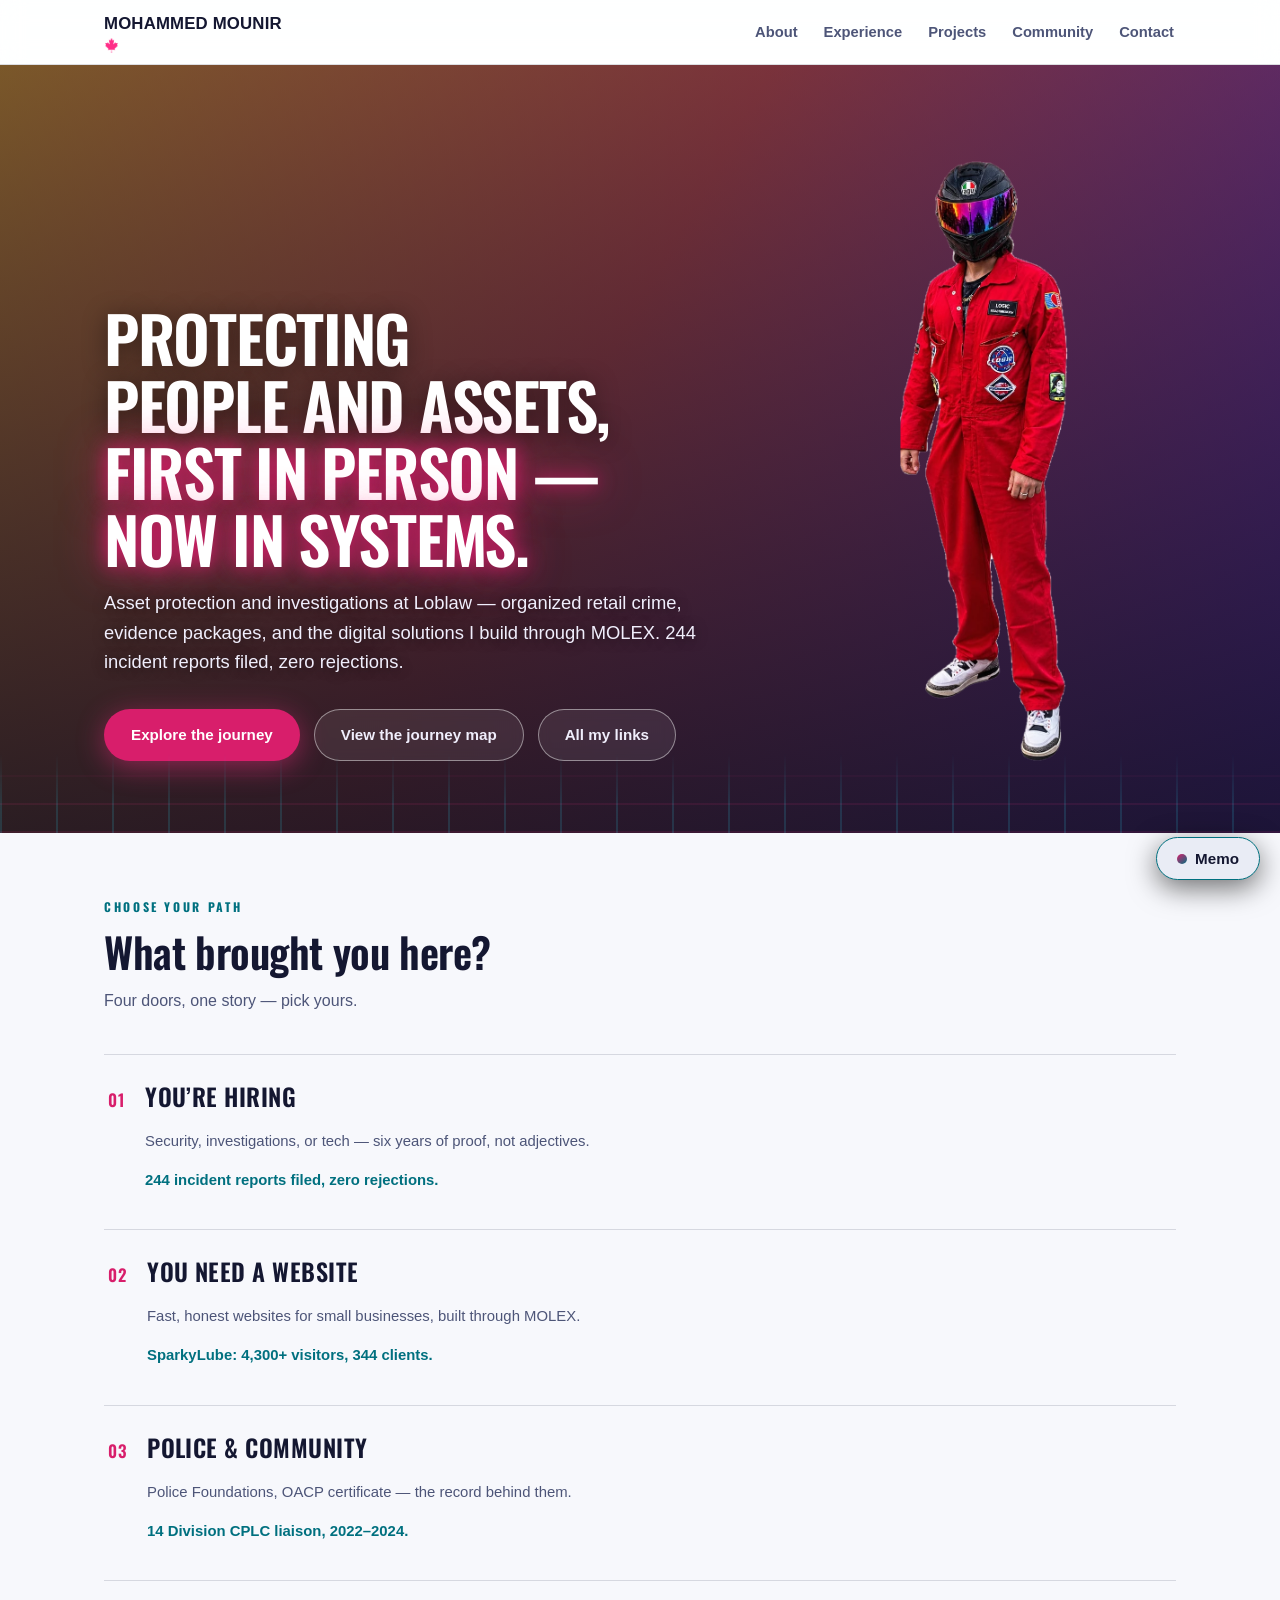
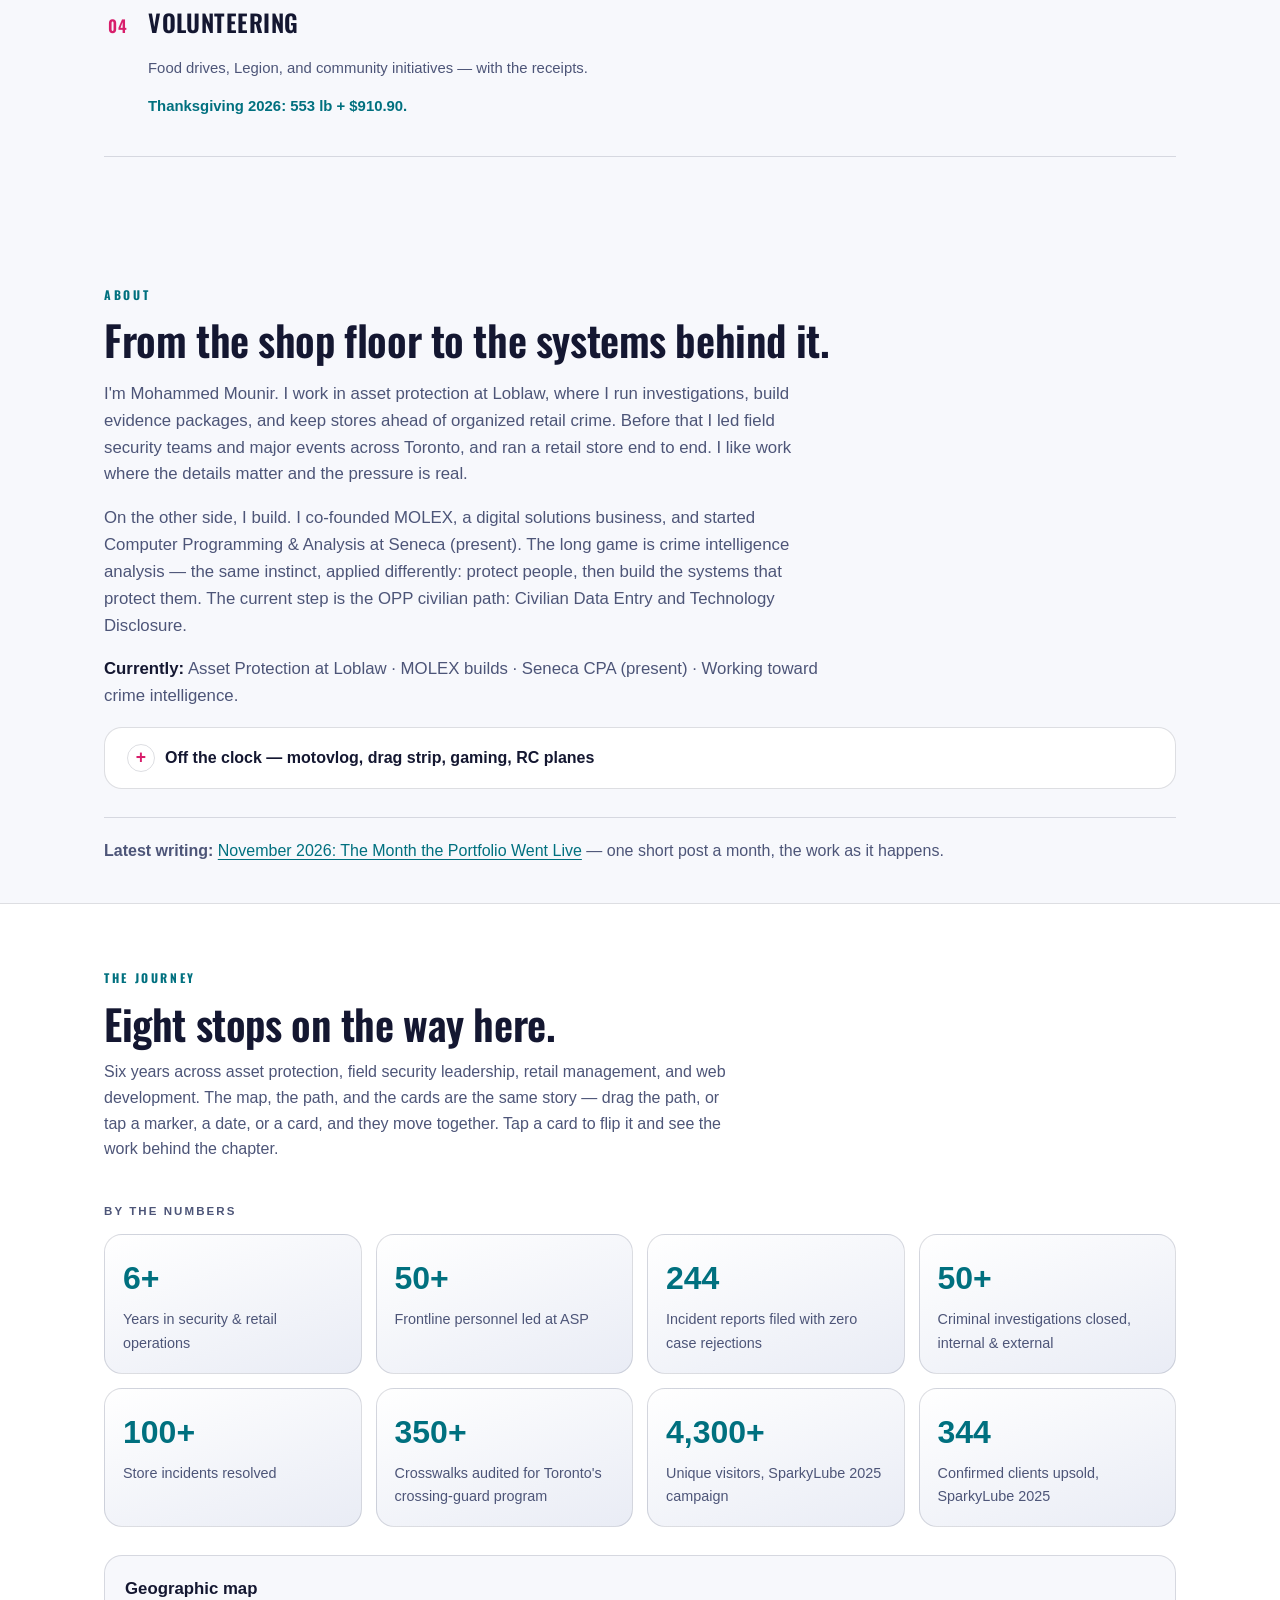
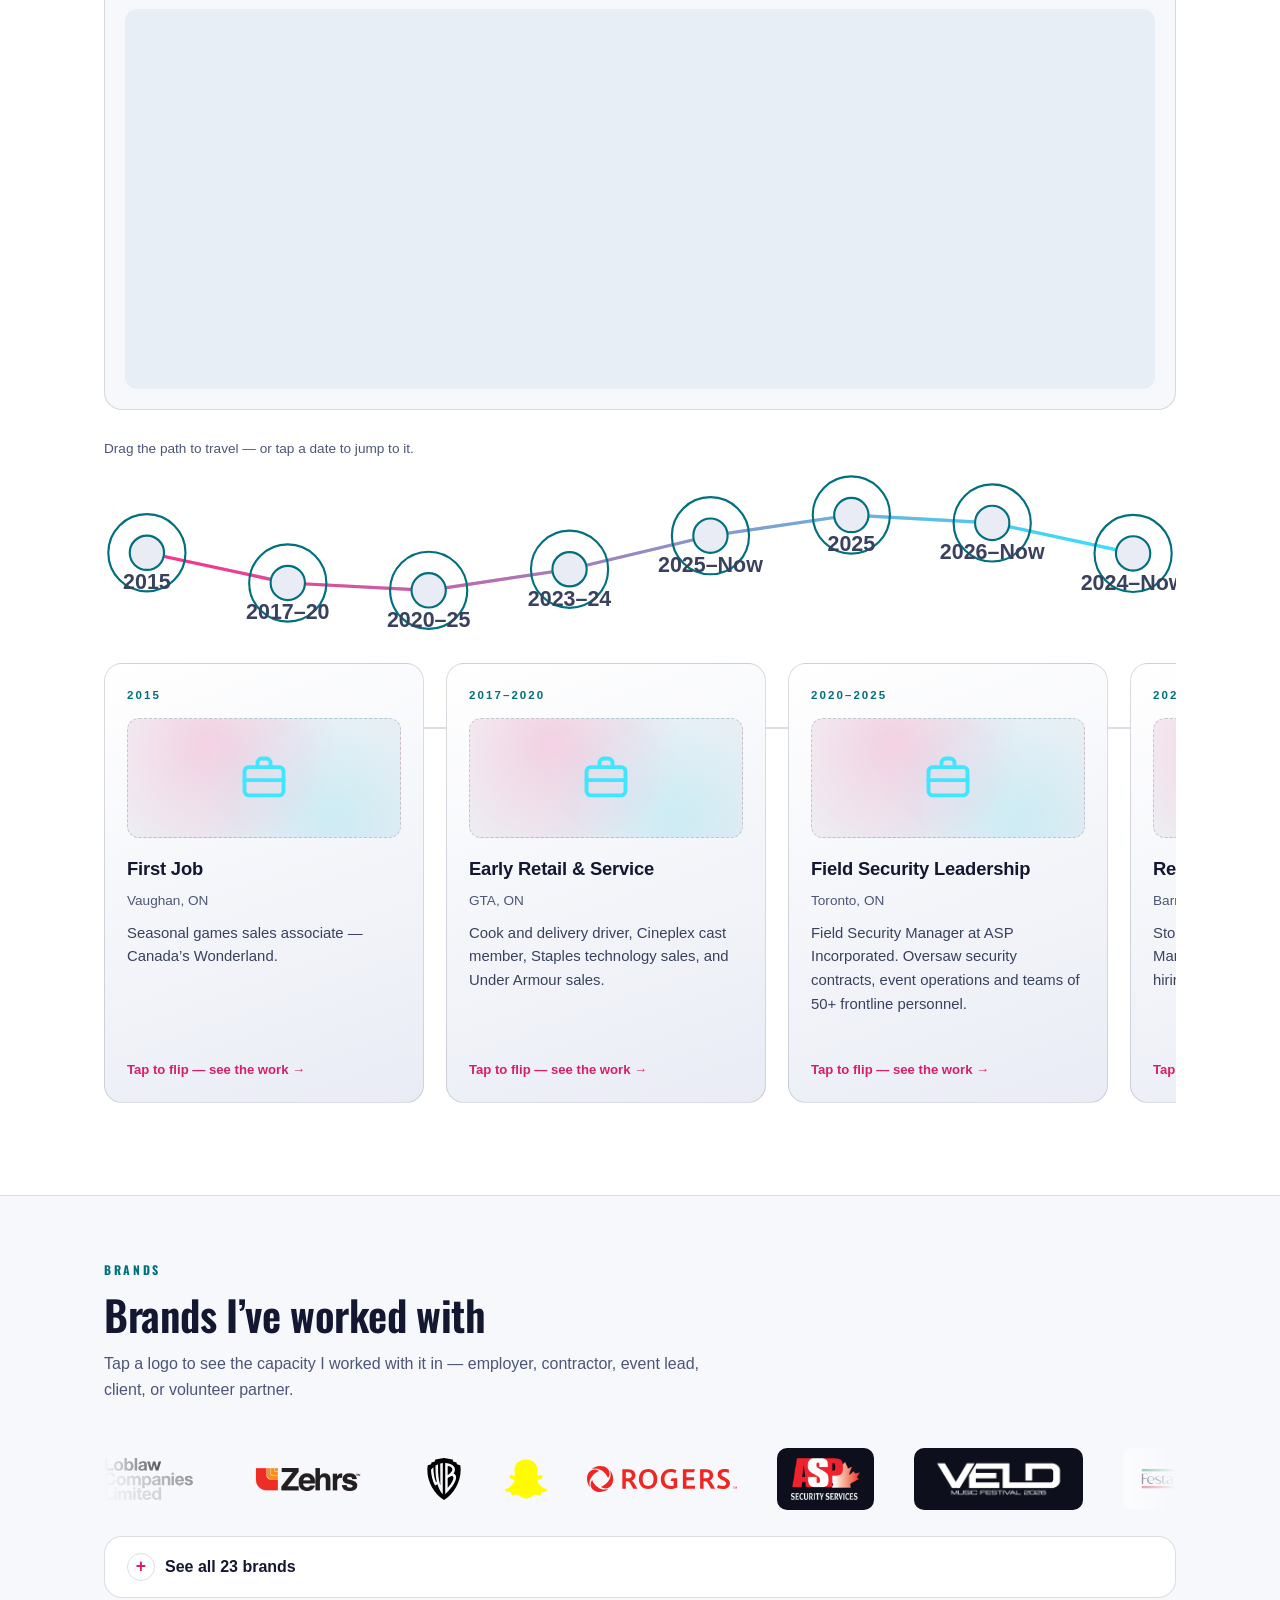
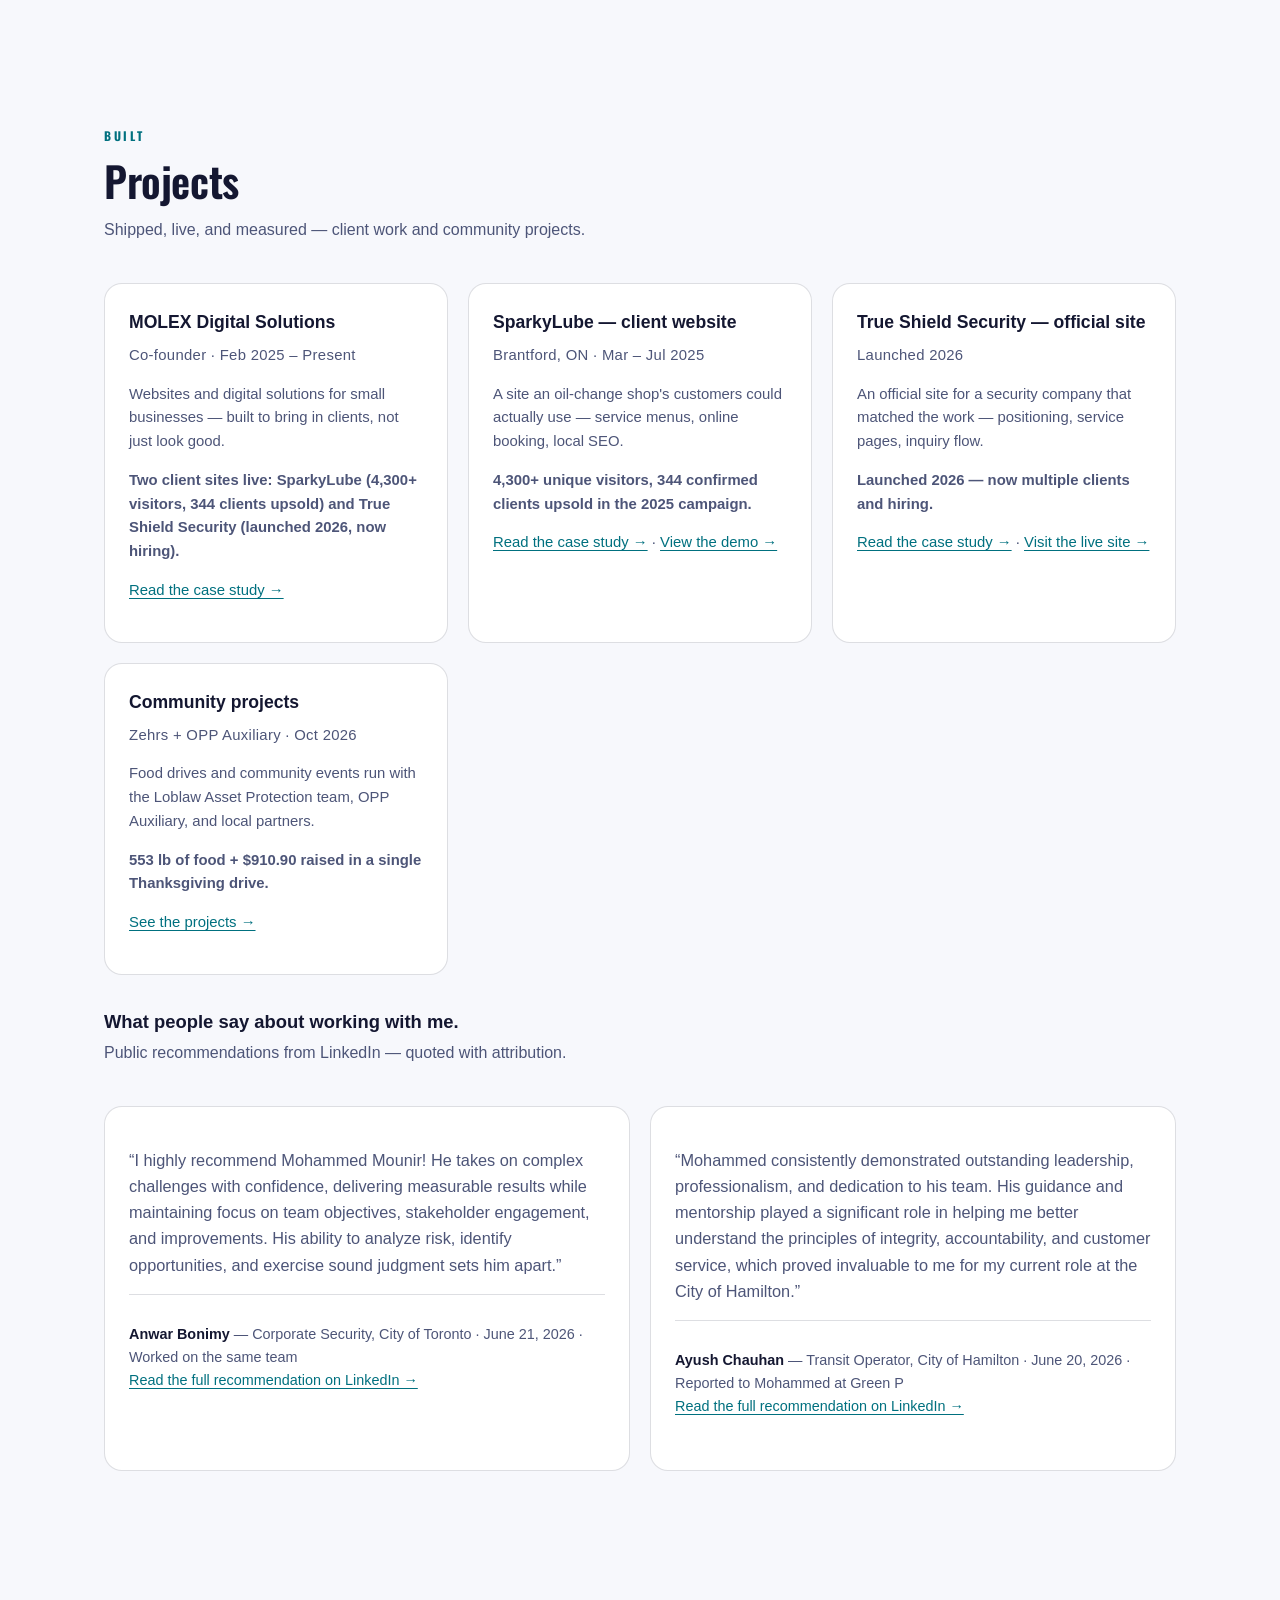
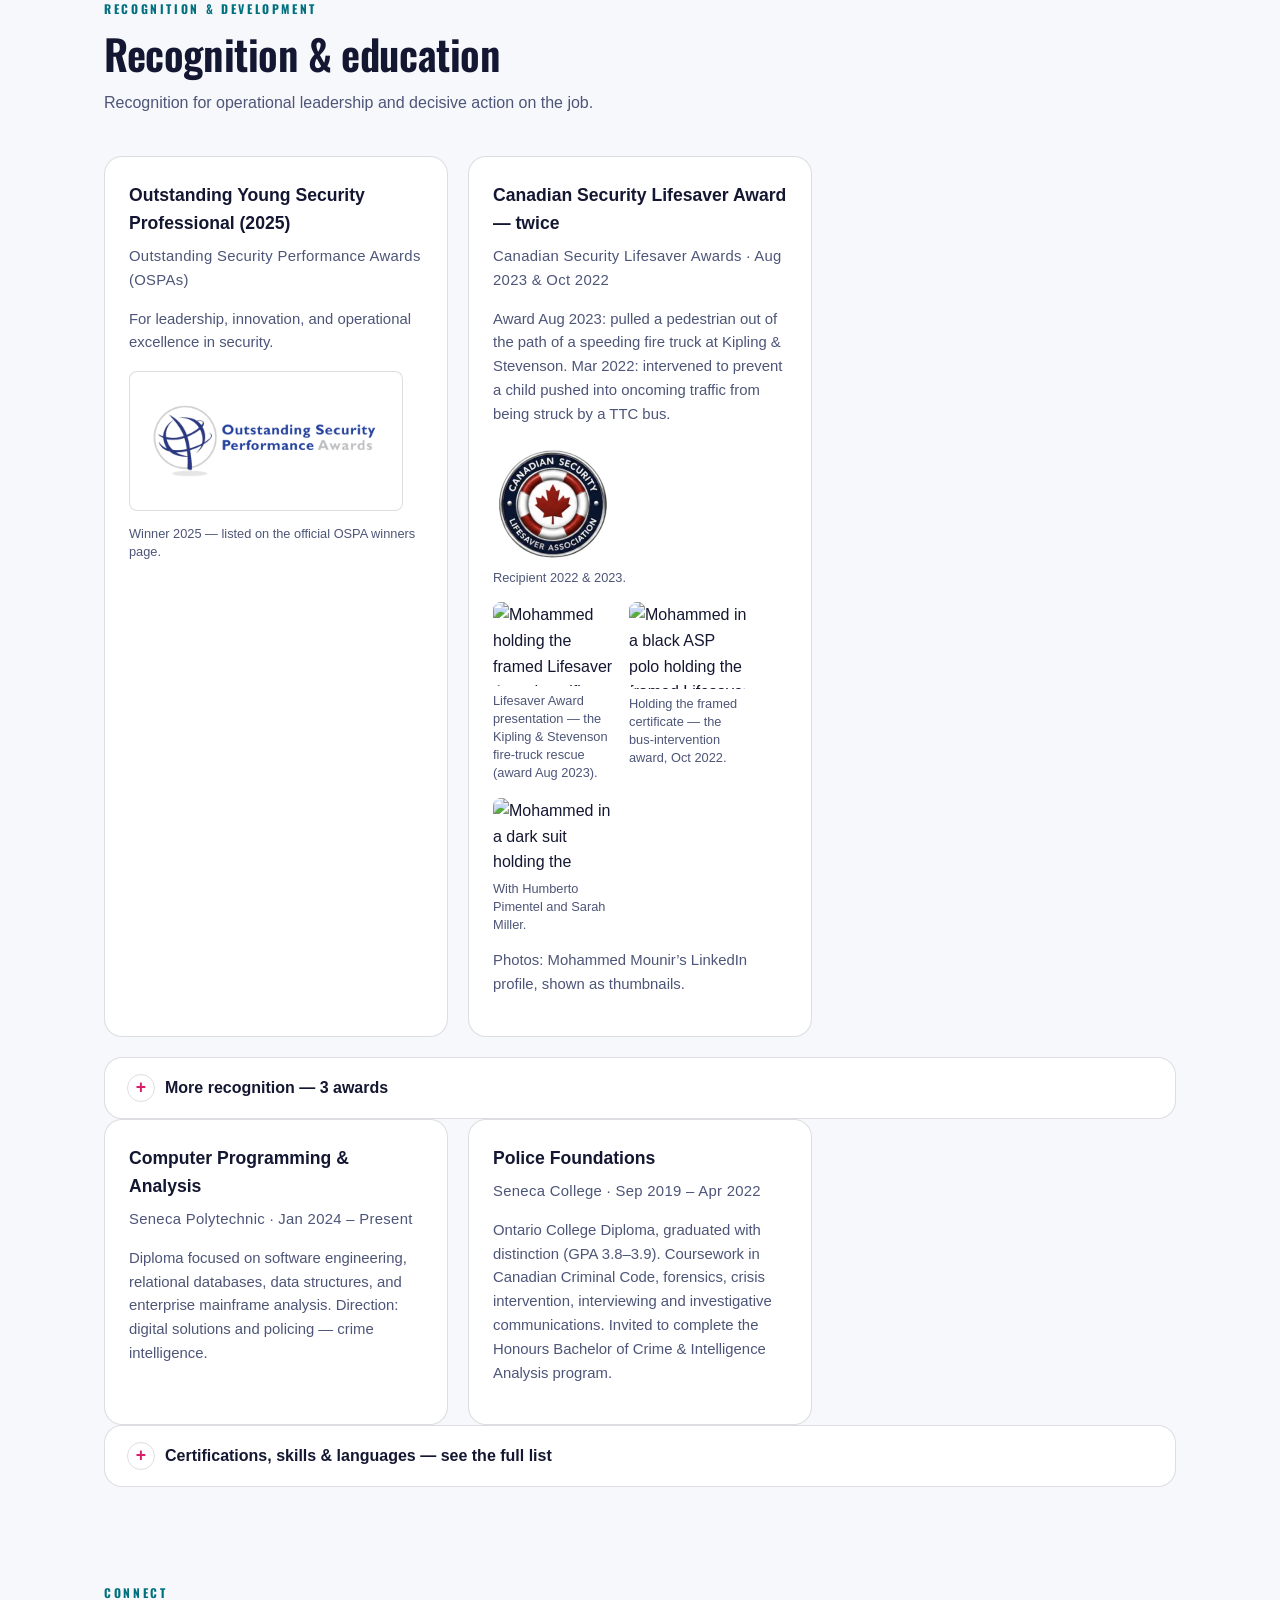
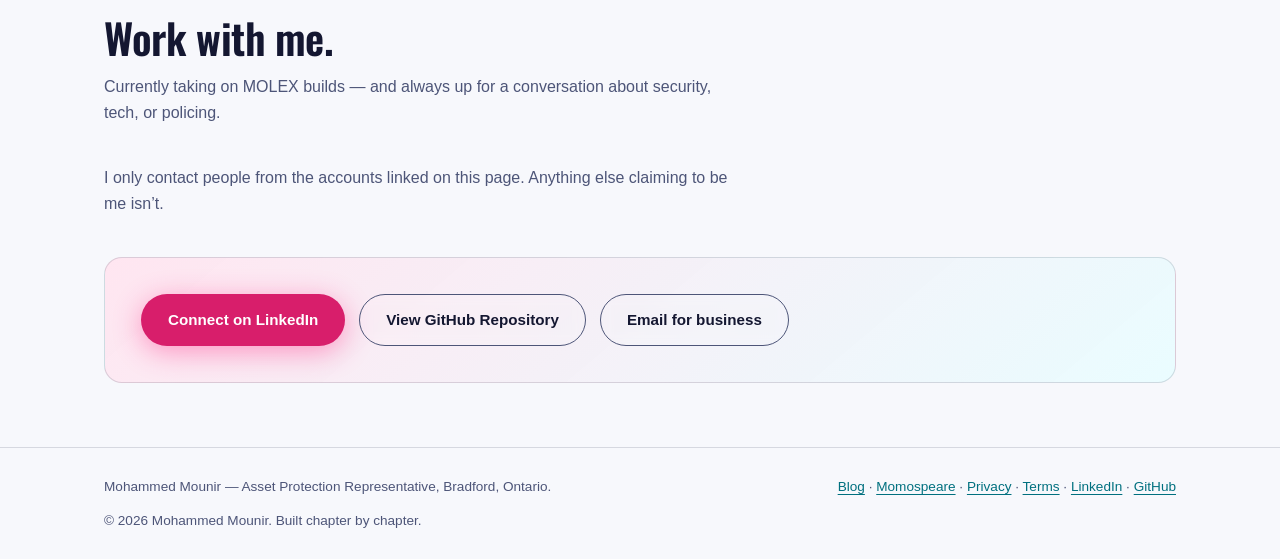
==== commit f1755cc3: "Editorial reskin slice 2: magazine-cover hero with jumpsuit cutout; doors as numbered table of conte" ====
--- a/index.html
+++ b/index.html
@@ -106,7 +106,7 @@
   <link rel="preconnect" href="https://fonts.googleapis.com">
   <link rel="preconnect" href="https://fonts.gstatic.com" crossorigin>
   <link href="https://fonts.googleapis.com/css2?family=Oswald:wght@500..700&display=swap" rel="stylesheet">
-  <link rel="stylesheet" href="css/style.css?v=c533cd6">
+  <link rel="stylesheet" href="css/style.css?v=039688f">
 </head>
 <body>
 <!-- Google Tag Manager (noscript) -->
@@ -131,18 +131,26 @@
 
   <!-- ================= HERO ================= -->
   <header class="hero" id="top">
-    <div class="wrap">
-      <h1>
-        Protecting people and assets, <span class="neon-pink">first in person — now in systems.</span>
-      </h1>
-      <p class="lede">
-        Asset protection and investigations at Loblaw — organized retail crime, evidence packages, and the digital solutions I build through MOLEX. 244 incident reports filed, zero rejections.
-      </p>
-      <div class="cta-row">
-        <a class="btn btn-primary" href="#journey-app" data-track-cta="explore_journey" data-track="hero_cta|Explore the journey|hero">Explore the journey</a>
-        <a class="btn btn-ghost" href="#journey-app" data-track-cta="view_journey_map" data-track="hero_cta|View the journey map|hero">View the journey map</a>
-        <a class="btn btn-ghost" href="links/" data-track="hero_cta|All my links|hero">All my links</a>
+    <div class="wrap hero-grid">
+      <div class="hero-copy">
+        <h1>
+          <span class="hero-line">Protecting</span>
+          <span class="hero-line">people and assets,</span>
+          <span class="hero-line neon-pink">first in person —</span>
+          <span class="hero-line neon-pink">now in systems.</span>
+        </h1>
+        <p class="lede">
+          Asset protection and investigations at Loblaw — organized retail crime, evidence packages, and the digital solutions I build through MOLEX. 244 incident reports filed, zero rejections.
+        </p>
+        <div class="cta-row">
+          <a class="btn btn-primary" href="#journey-app" data-track-cta="explore_journey" data-track="hero_cta|Explore the journey|hero">Explore the journey</a>
+          <a class="btn btn-ghost" href="#journey-app" data-track-cta="view_journey_map" data-track="hero_cta|View the journey map|hero">View the journey map</a>
+          <a class="btn btn-ghost" href="links/" data-track="hero_cta|All my links|hero">All my links</a>
+        </div>
       </div>
+      <figure class="hero-figure">
+        <img src="assets/hero/hero-jumpsuit-cutout.webp" alt="Mohammed Mounir in a red jumpsuit and AGV helmet" width="373" height="1325" fetchpriority="high">
+      </figure>
     </div>
   </header>
 
@@ -155,24 +163,36 @@
         <p class="section-sub">Four doors, one story — pick yours.</p>
         <div class="info-grid">
           <a class="info-card door-card" href="#journey-app" data-track="door|You're hiring|paths">
-            <h3>You&rsquo;re hiring</h3>
-            <p>Security, investigations, or tech — six years of proof, not adjectives.</p>
-            <p class="door-proof">244 incident reports filed, zero rejections.</p>
+            <span class="door-num" aria-hidden="true">01</span>
+            <span class="door-body">
+              <h3>You&rsquo;re hiring</h3>
+              <p>Security, investigations, or tech — six years of proof, not adjectives.</p>
+              <p class="door-proof">244 incident reports filed, zero rejections.</p>
+            </span>
           </a>
           <a class="info-card door-card" href="projects/molex.html" data-track="door|You need a website|paths">
-            <h3>You need a website</h3>
-            <p>Fast, honest websites for small businesses, built through MOLEX.</p>
-            <p class="door-proof">SparkyLube: 4,300+ visitors, 344 clients.</p>
+            <span class="door-num" aria-hidden="true">02</span>
+            <span class="door-body">
+              <h3>You need a website</h3>
+              <p>Fast, honest websites for small businesses, built through MOLEX.</p>
+              <p class="door-proof">SparkyLube: 4,300+ visitors, 344 clients.</p>
+            </span>
           </a>
           <a class="info-card door-card" href="projects/community.html" data-track="door|Police &amp; community|paths">
-            <h3>Police &amp; community</h3>
-            <p>Police Foundations, OACP certificate — the record behind them.</p>
-            <p class="door-proof">14 Division CPLC liaison, 2022&ndash;2024.</p>
+            <span class="door-num" aria-hidden="true">03</span>
+            <span class="door-body">
+              <h3>Police &amp; community</h3>
+              <p>Police Foundations, OACP certificate — the record behind them.</p>
+              <p class="door-proof">14 Division CPLC liaison, 2022&ndash;2024.</p>
+            </span>
           </a>
           <a class="info-card door-card" href="projects/community.html#volunteering" data-track="door|Volunteering|paths">
-            <h3>Volunteering</h3>
-            <p>Food drives, Legion, and community initiatives — with the receipts.</p>
-            <p class="door-proof">Thanksgiving 2026: 553 lb + $910.90.</p>
+            <span class="door-num" aria-hidden="true">04</span>
+            <span class="door-body">
+              <h3>Volunteering</h3>
+              <p>Food drives, Legion, and community initiatives — with the receipts.</p>
+              <p class="door-proof">Thanksgiving 2026: 553 lb + $910.90.</p>
+            </span>
           </a>
         </div>
       </div>
--- a/css/style.css
+++ b/css/style.css
@@ -241,11 +241,39 @@
   color: #fff;
   font-family: var(--font-display);
   font-weight: 600;
-  font-size: clamp(2.4rem, 6vw, 4.2rem);
-  line-height: 1.04;
+  text-transform: uppercase;
+  font-size: clamp(2.1rem, 5.5vw, 4rem);
+  line-height: 1.05;
   margin: 0 0 16px;
   letter-spacing: -0.02em;
   text-shadow: 0 2px 24px rgba(0, 0, 0, 0.45);
+}
+
+/* Magazine-cover hero (slice 2): stacked headline lines + cutout figure.
+   The hero keeps its dark sunset banner in both themes, so the
+   transparent cutout reads on light and dark alike. */
+.hero-line { display: block; }
+
+.hero-grid {
+  display: grid;
+  grid-template-columns: minmax(0, 1.25fr) minmax(0, 0.75fr);
+  gap: 48px;
+  align-items: end;
+}
+
+.hero-figure {
+  position: relative;
+  z-index: 1;
+  margin: 0;
+  display: flex;
+  justify-content: center;
+  align-items: flex-end;
+}
+/* Height-driven to keep the tall full-body aspect; width follows. */
+.hero-figure img {
+  height: clamp(420px, 48vw, 600px);
+  width: auto;
+  max-width: 100%;
 }
 
 .hero h1 .neon-pink {
@@ -521,7 +549,8 @@
    (~161px each at 390px) that spilled right instead of stacking. The
    band keeps the two from ever overlapping, so order stops mattering. */
 @media (min-width: 721px) and (max-width: 900px) {
-  #paths .info-grid { grid-template-columns: repeat(2, 1fr); }
+  /* Doors stay a single-column TOC list here too (slice 2). */
+  #paths .info-grid { grid-template-columns: 1fr; }
   #recognition .info-grid { grid-template-columns: repeat(2, 1fr); }
 }
 
@@ -653,8 +682,38 @@
   color: var(--cyan);
   font-weight: 600;
 }
-/* Four doors: a true 4-across row (auto-fit at 260px wrapped 3+1) */
-#paths .info-grid { grid-template-columns: repeat(4, 1fr); }
+/* Doors as a table of contents (slice 2): numbered rows with rules,
+   not cards. One column at every width. */
+#paths .info-grid { grid-template-columns: 1fr; gap: 0; }
+#paths .door-card {
+  display: flex;
+  gap: 20px;
+  align-items: baseline;
+  background: transparent;
+  border: none;
+  border-bottom: 1px solid var(--line);
+  border-radius: 0;
+  padding: 22px 4px;
+}
+#paths .door-card:first-child { border-top: 1px solid var(--line); }
+#paths .door-card:hover { transform: none; border-bottom-color: var(--cyan); }
+.door-num {
+  font-family: var(--font-display);
+  font-weight: 600;
+  font-size: 1.05rem;
+  color: var(--pink);
+  letter-spacing: 0.06em;
+  flex: 0 0 auto;
+}
+.door-body { min-width: 0; }
+.door-body h3 {
+  font-family: var(--font-display);
+  font-weight: 600;
+  text-transform: uppercase;
+  letter-spacing: 0.02em;
+  font-size: clamp(1.15rem, 2.6vw, 1.5rem);
+}
+.door-card .door-proof { margin-top: 8px; }
 @media (prefers-reduced-motion: reduce) {
   .door-card { transition: none; }
   .door-card:hover { transform: none; }
@@ -1210,6 +1269,9 @@
   #paths .info-grid { grid-template-columns: 1fr; }
   #recognition .info-grid { grid-template-columns: 1fr; }
   .hero { padding: 72px 0 64px; }
+  /* Magazine hero stacks on phones: headline first, figure below (slice 2). */
+  .hero-grid { grid-template-columns: 1fr; gap: 28px; }
+  #paths .door-card { padding: 18px 2px; gap: 14px; }
   section { padding: 44px 0; }
   /* The stacked nav is ~105px tall at 390px, so anchors need more room. */
   section[id], footer[id], h2[id] { scroll-margin-top: 112px; }
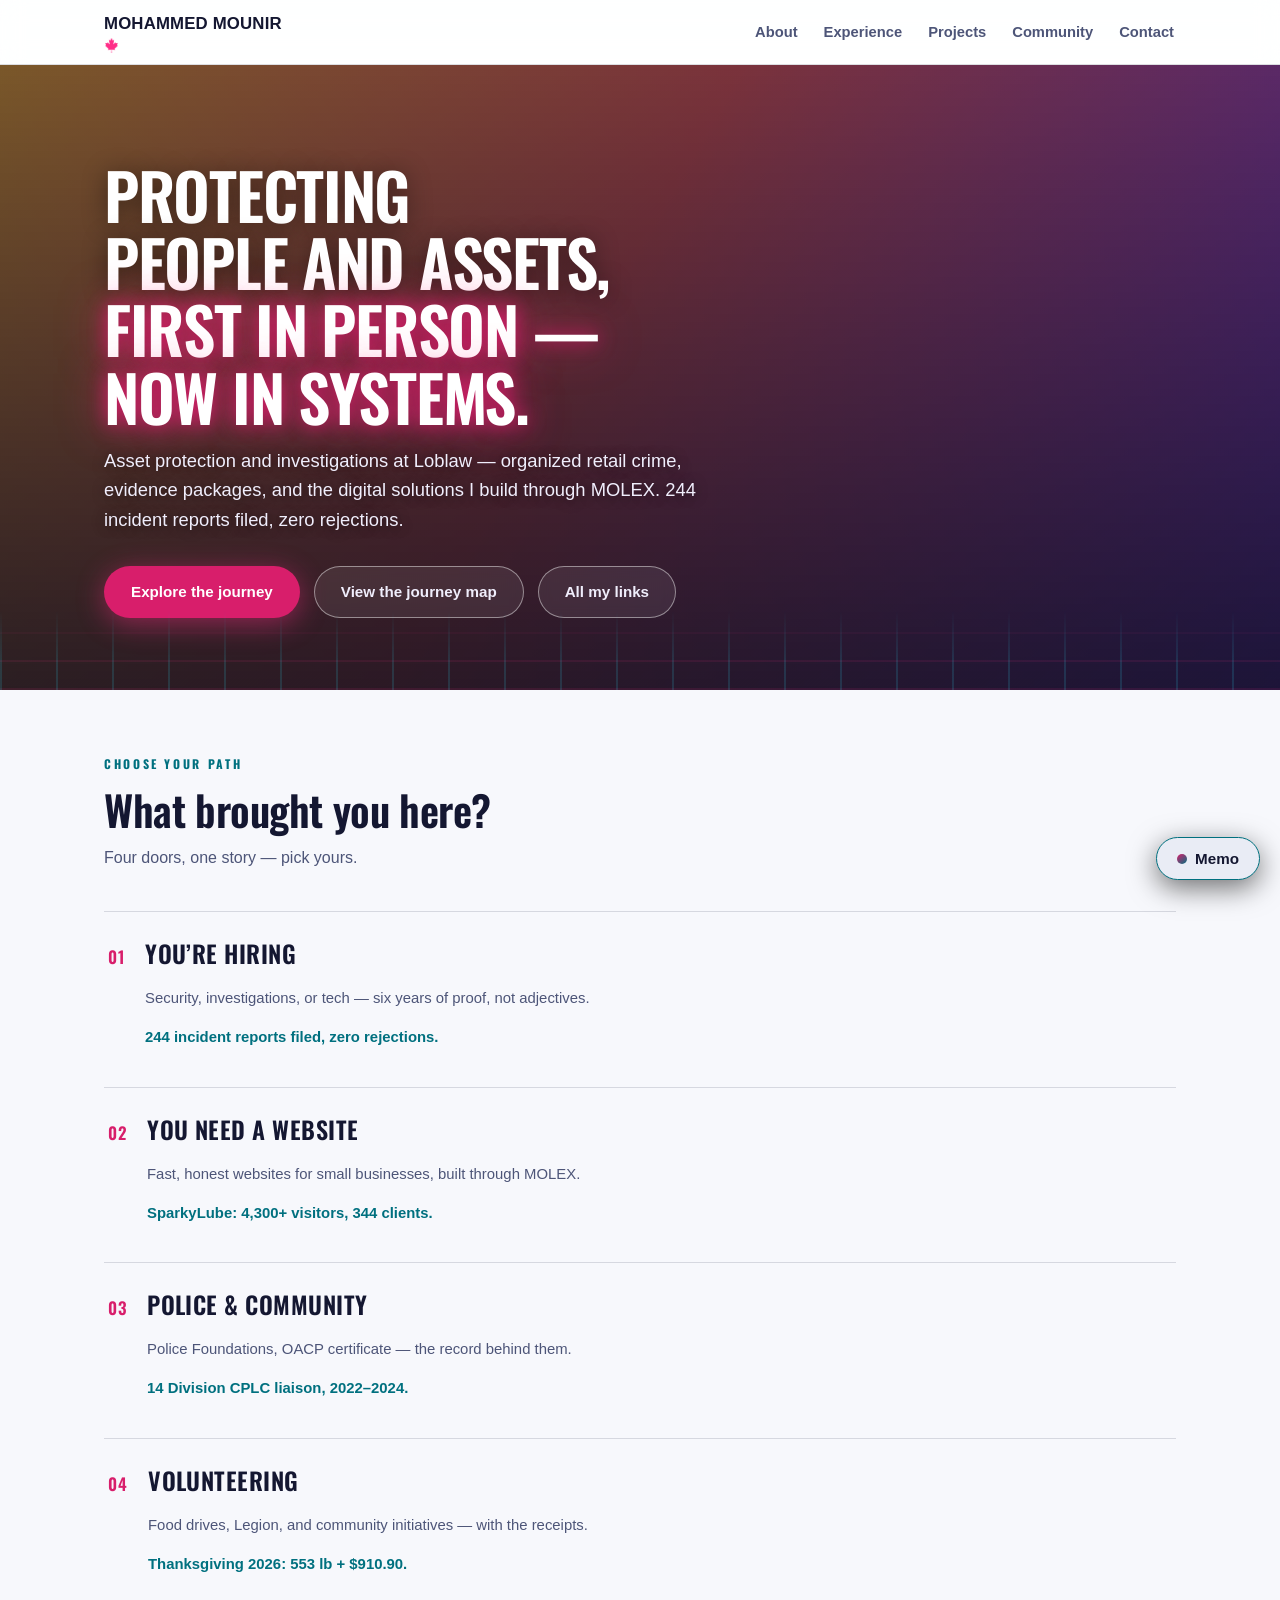
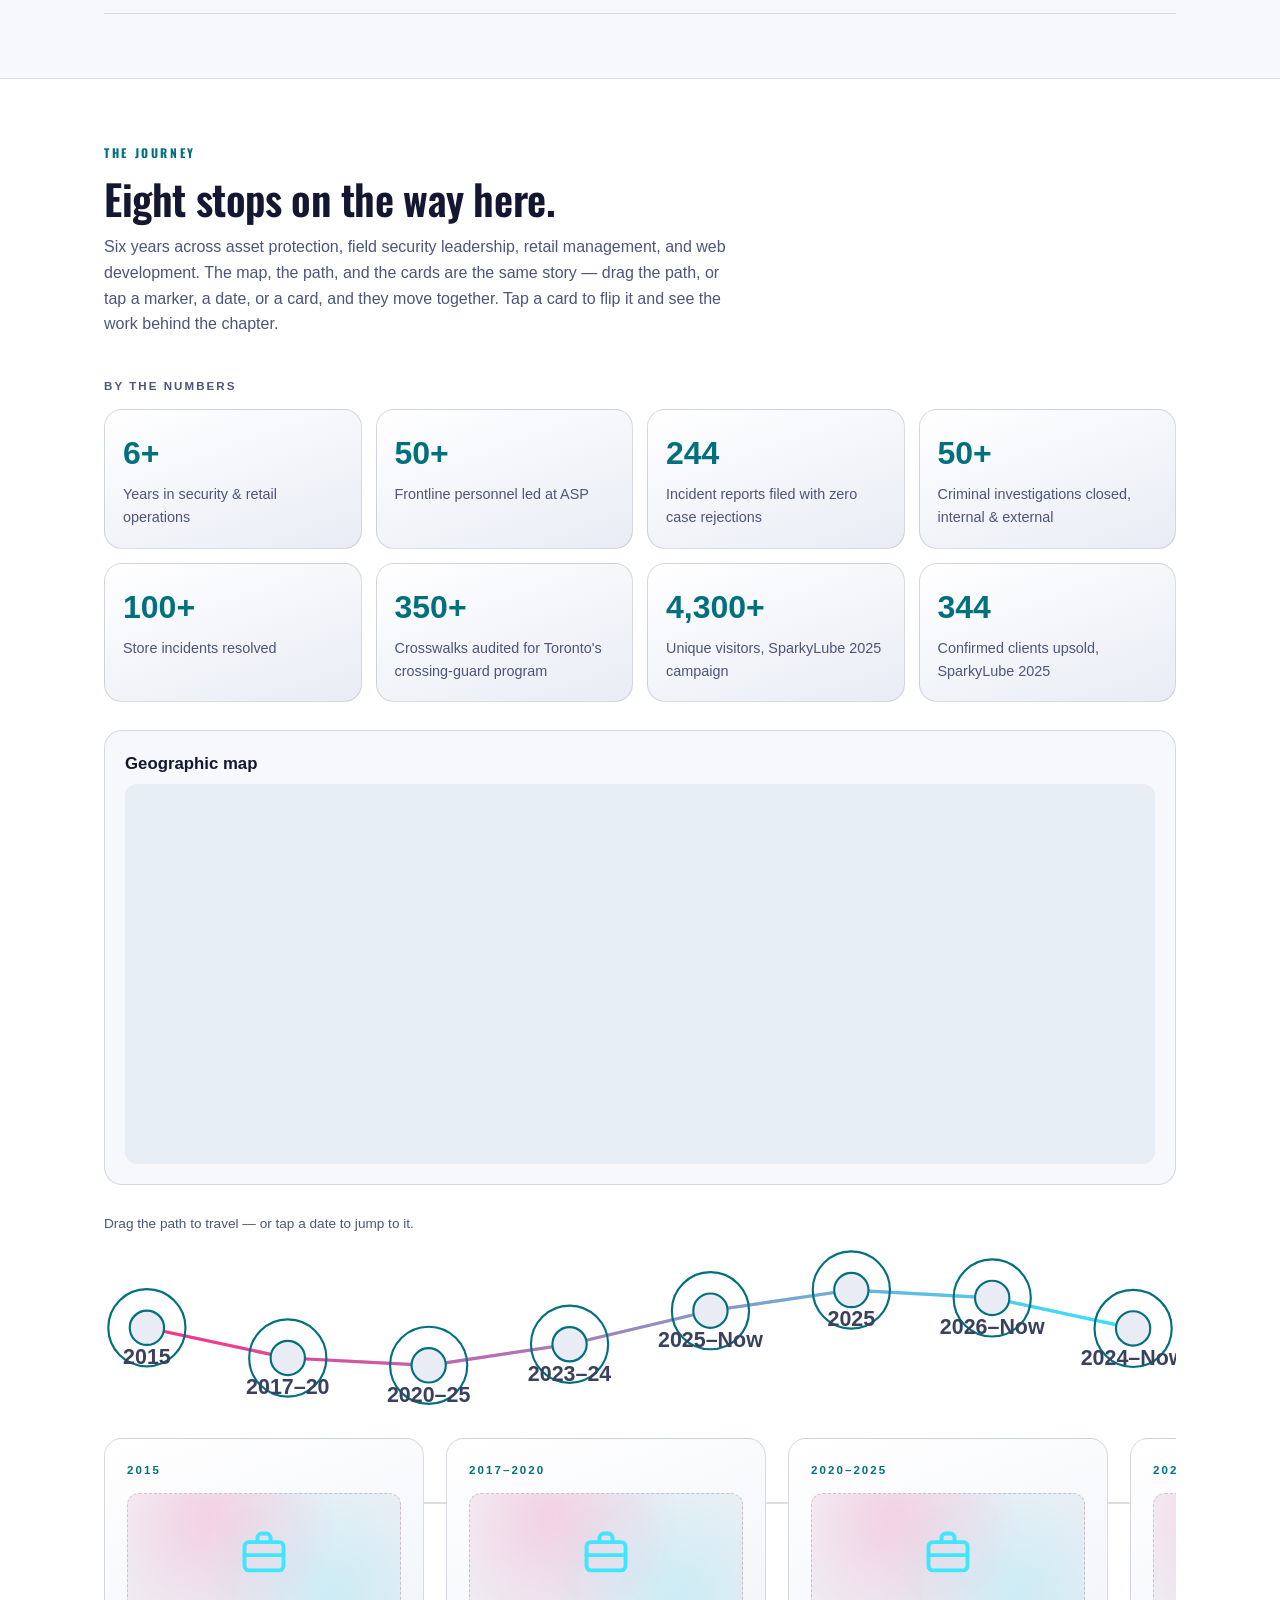
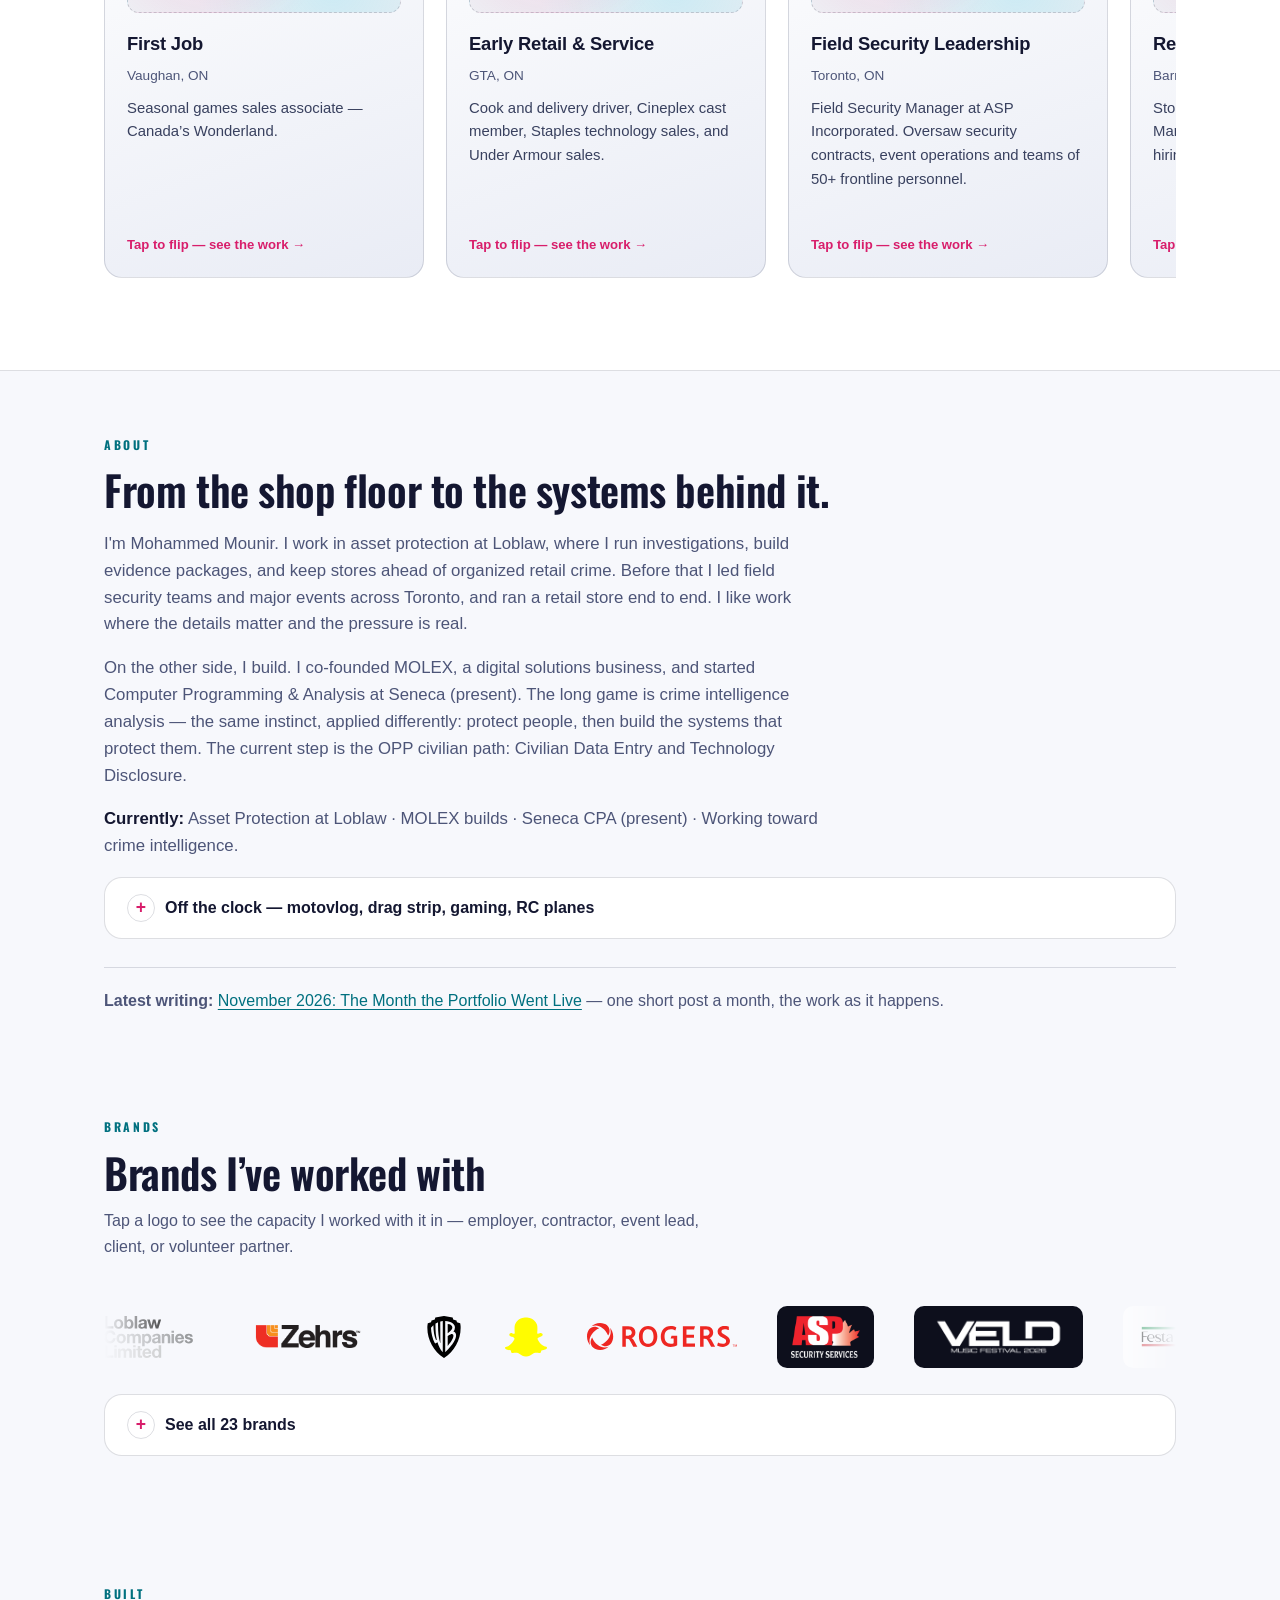
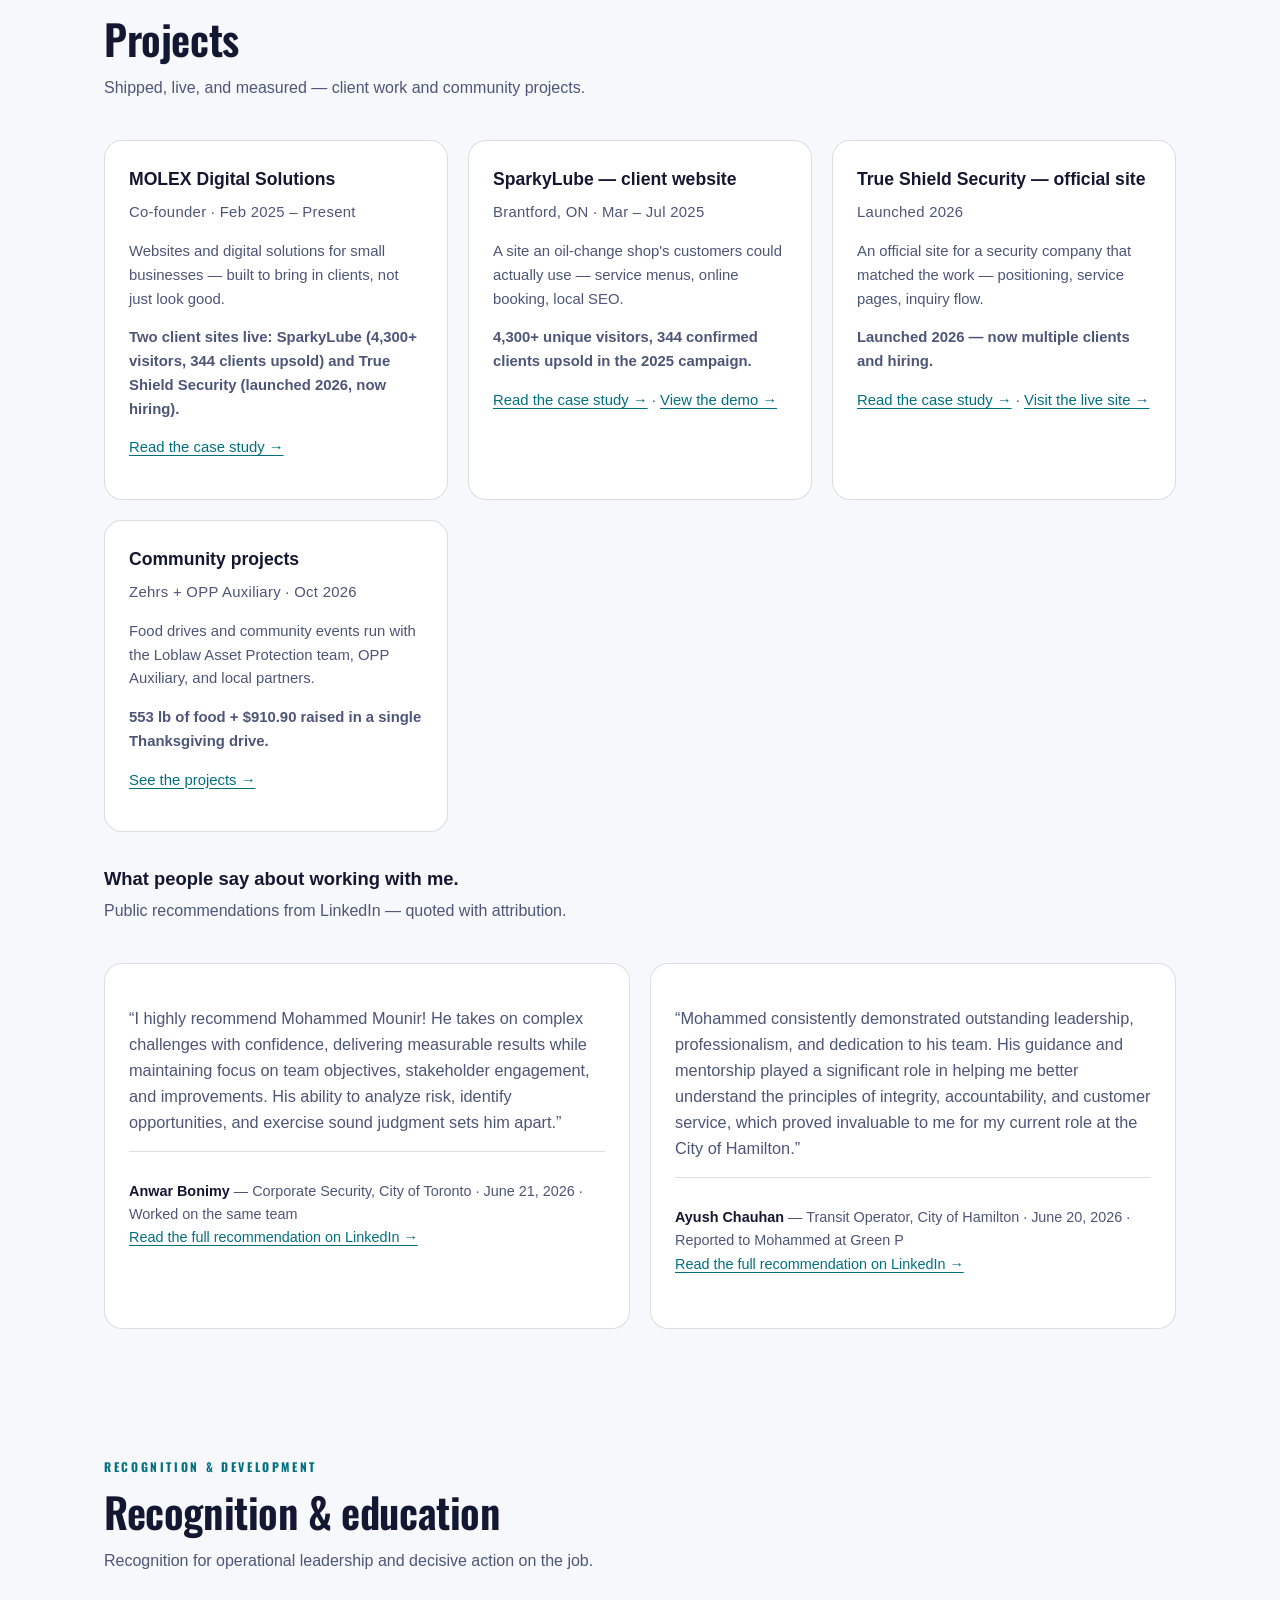
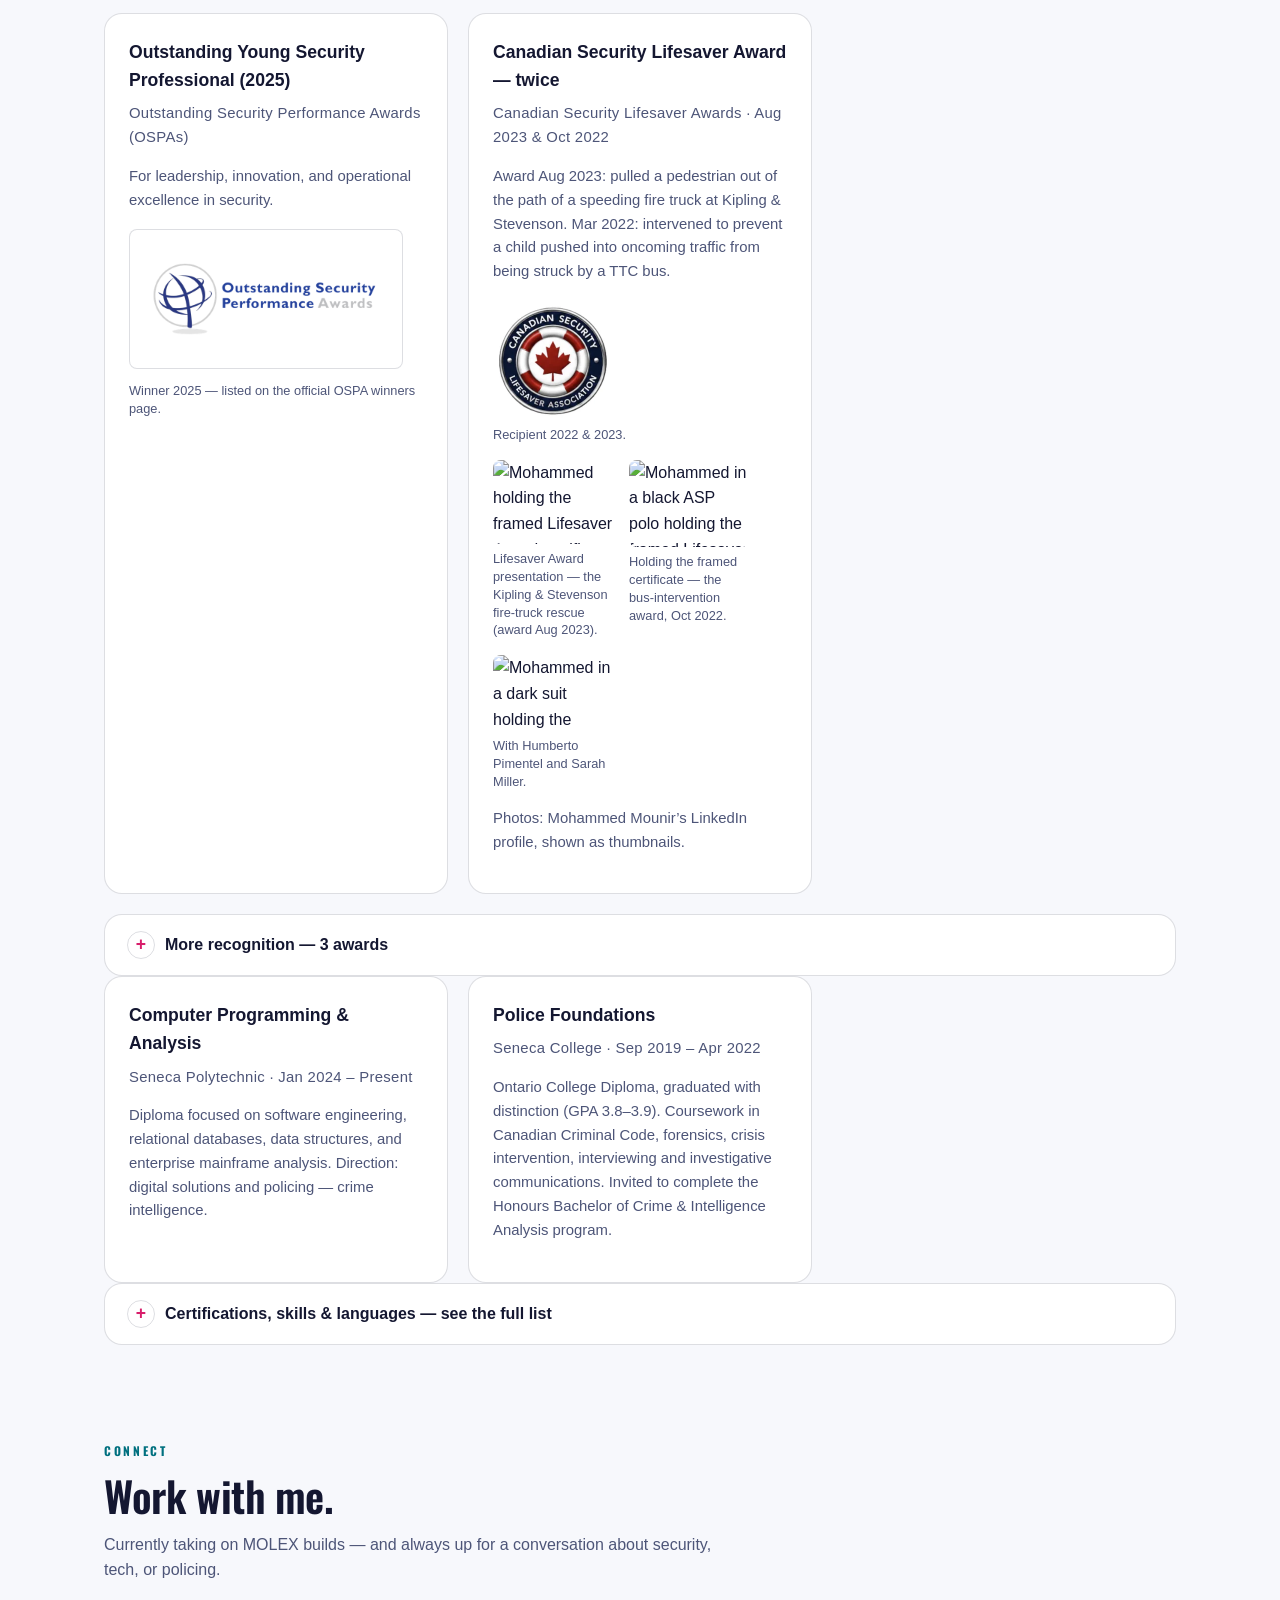
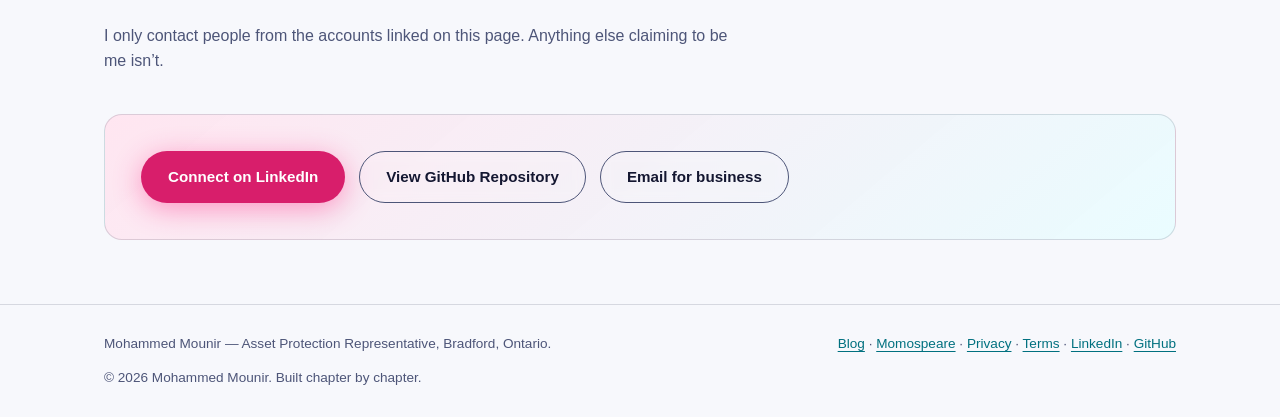
==== commit 609825cd: "Editorial reskin slice 2b: hero cutout moved to Momospeare page, portfolio hero stays professional; " ====
--- a/index.html
+++ b/index.html
@@ -106,7 +106,7 @@
   <link rel="preconnect" href="https://fonts.googleapis.com">
   <link rel="preconnect" href="https://fonts.gstatic.com" crossorigin>
   <link href="https://fonts.googleapis.com/css2?family=Oswald:wght@500..700&display=swap" rel="stylesheet">
-  <link rel="stylesheet" href="css/style.css?v=039688f">
+  <link rel="stylesheet" href="css/style.css?v=f1755cc">
 </head>
 <body>
 <!-- Google Tag Manager (noscript) -->
@@ -131,26 +131,21 @@
 
   <!-- ================= HERO ================= -->
   <header class="hero" id="top">
-    <div class="wrap hero-grid">
-      <div class="hero-copy">
-        <h1>
-          <span class="hero-line">Protecting</span>
-          <span class="hero-line">people and assets,</span>
-          <span class="hero-line neon-pink">first in person —</span>
-          <span class="hero-line neon-pink">now in systems.</span>
-        </h1>
-        <p class="lede">
-          Asset protection and investigations at Loblaw — organized retail crime, evidence packages, and the digital solutions I build through MOLEX. 244 incident reports filed, zero rejections.
-        </p>
-        <div class="cta-row">
-          <a class="btn btn-primary" href="#journey-app" data-track-cta="explore_journey" data-track="hero_cta|Explore the journey|hero">Explore the journey</a>
-          <a class="btn btn-ghost" href="#journey-app" data-track-cta="view_journey_map" data-track="hero_cta|View the journey map|hero">View the journey map</a>
-          <a class="btn btn-ghost" href="links/" data-track="hero_cta|All my links|hero">All my links</a>
-        </div>
+    <div class="wrap">
+      <h1>
+        <span class="hero-line">Protecting</span>
+        <span class="hero-line">people and assets,</span>
+        <span class="hero-line neon-pink">first in person —</span>
+        <span class="hero-line neon-pink">now in systems.</span>
+      </h1>
+      <p class="lede">
+        Asset protection and investigations at Loblaw — organized retail crime, evidence packages, and the digital solutions I build through MOLEX. 244 incident reports filed, zero rejections.
+      </p>
+      <div class="cta-row">
+        <a class="btn btn-primary" href="#journey-app" data-track-cta="explore_journey" data-track="hero_cta|Explore the journey|hero">Explore the journey</a>
+        <a class="btn btn-ghost" href="#journey-app" data-track-cta="view_journey_map" data-track="hero_cta|View the journey map|hero">View the journey map</a>
+        <a class="btn btn-ghost" href="links/" data-track="hero_cta|All my links|hero">All my links</a>
       </div>
-      <figure class="hero-figure">
-        <img src="assets/hero/hero-jumpsuit-cutout.webp" alt="Mohammed Mounir in a red jumpsuit and AGV helmet" width="373" height="1325" fetchpriority="high">
-      </figure>
     </div>
   </header>
 
@@ -198,43 +193,6 @@
       </div>
     </section>
 
-    <!-- ================= ABOUT ================= -->
-    <section id="about" aria-labelledby="about-title">
-      <div class="wrap">
-        <p class="section-kicker">About</p>
-        <h2 class="section-title" id="about-title">From the shop floor to the systems behind it.</h2>
-        <div class="about-copy">
-          <p>I'm Mohammed Mounir. I work in asset protection at Loblaw, where I run investigations, build evidence packages, and keep stores ahead of organized retail crime. Before that I led field security teams and major events across Toronto, and ran a retail store end to end. I like work where the details matter and the pressure is real.</p>
-          <p>On the other side, I build. I co-founded MOLEX, a digital solutions business, and started Computer Programming &amp; Analysis at Seneca (present). The long game is crime intelligence analysis — the same instinct, applied differently: protect people, then build the systems that protect them. The current step is the OPP civilian path: Civilian Data Entry and Technology Disclosure.</p>
-          <p class="about-now"><strong>Currently:</strong> Asset Protection at Loblaw · MOLEX builds · Seneca CPA (present) · Working toward crime intelligence.</p>
-        </div>
-        <details class="fold" data-track="fold|Off the clock|about">
-          <summary>Off the clock — motovlog, drag strip, gaming, RC planes</summary>
-          <div class="info-grid">
-          <div class="info-card">
-            <h3>Momospeare motovlog</h3>
-            <p>Duo motovlog with partner Alex — destination rides on the Yamaha MT-07 and Kawasaki Ninja 300, with garage-education content. <a href="https://www.youtube.com/@Momospeare" target="_blank" rel="noopener noreferrer">Watch on YouTube &rarr;<span class="visually-hidden"> (opens in new tab)</span></a> · <a href="momospeare.html">More on the Momospeare page &rarr;</a></p>
-          </div>
-          <div class="info-card">
-            <h3>Drag strip days</h3>
-            <p>Quarter-mile runs in the Hyundai Elantra N at Cayuga Dragway — May 2022 and May 2023, with the runs on video. <a href="momospeare.html#track-days">See the runs &rarr;</a></p>
-          </div>
-          <div class="info-card">
-            <h3>Gaming</h3>
-            <p>Call of Duty, GTA, Minecraft and Fortnite. Streams Call of Duty live on Twitch and YouTube.</p>
-          </div>
-          <div class="info-card">
-            <h3>RC planes</h3>
-            <p>Flying RC model aircraft.</p>
-          </div>
-        </div>
-        </details>
-        <div class="about-strip">
-          <p><strong>Latest writing:</strong> <a href="blog.html" data-track="blog|November 2026|about">November 2026: The Month the Portfolio Went Live</a> — one short post a month, the work as it happens.</p>
-        </div>
-      </div>
-    </section>
-
     <!-- ================= JOURNEY APP ================= -->
     <!-- One linked app: the map, the progression path, and the timeline
          cards are three views of the same eight chapters. Tap a marker,
@@ -518,6 +476,43 @@
             </div>
 
           </div>
+        </div>
+      </div>
+    </section>
+
+    <!-- ================= ABOUT ================= -->
+    <section id="about" aria-labelledby="about-title">
+      <div class="wrap">
+        <p class="section-kicker">About</p>
+        <h2 class="section-title" id="about-title">From the shop floor to the systems behind it.</h2>
+        <div class="about-copy">
+          <p>I'm Mohammed Mounir. I work in asset protection at Loblaw, where I run investigations, build evidence packages, and keep stores ahead of organized retail crime. Before that I led field security teams and major events across Toronto, and ran a retail store end to end. I like work where the details matter and the pressure is real.</p>
+          <p>On the other side, I build. I co-founded MOLEX, a digital solutions business, and started Computer Programming &amp; Analysis at Seneca (present). The long game is crime intelligence analysis — the same instinct, applied differently: protect people, then build the systems that protect them. The current step is the OPP civilian path: Civilian Data Entry and Technology Disclosure.</p>
+          <p class="about-now"><strong>Currently:</strong> Asset Protection at Loblaw · MOLEX builds · Seneca CPA (present) · Working toward crime intelligence.</p>
+        </div>
+        <details class="fold" data-track="fold|Off the clock|about">
+          <summary>Off the clock — motovlog, drag strip, gaming, RC planes</summary>
+          <div class="info-grid">
+          <div class="info-card">
+            <h3>Momospeare motovlog</h3>
+            <p>Duo motovlog with partner Alex — destination rides on the Yamaha MT-07 and Kawasaki Ninja 300, with garage-education content. <a href="https://www.youtube.com/@Momospeare" target="_blank" rel="noopener noreferrer">Watch on YouTube &rarr;<span class="visually-hidden"> (opens in new tab)</span></a> · <a href="momospeare.html">More on the Momospeare page &rarr;</a></p>
+          </div>
+          <div class="info-card">
+            <h3>Drag strip days</h3>
+            <p>Quarter-mile runs in the Hyundai Elantra N at Cayuga Dragway — May 2022 and May 2023, with the runs on video. <a href="momospeare.html#track-days">See the runs &rarr;</a></p>
+          </div>
+          <div class="info-card">
+            <h3>Gaming</h3>
+            <p>Call of Duty, GTA, Minecraft and Fortnite. Streams Call of Duty live on Twitch and YouTube.</p>
+          </div>
+          <div class="info-card">
+            <h3>RC planes</h3>
+            <p>Flying RC model aircraft.</p>
+          </div>
+        </div>
+        </details>
+        <div class="about-strip">
+          <p><strong>Latest writing:</strong> <a href="blog.html" data-track="blog|November 2026|about">November 2026: The Month the Portfolio Went Live</a> — one short post a month, the work as it happens.</p>
         </div>
       </div>
     </section>
--- a/css/style.css
+++ b/css/style.css
@@ -249,19 +249,21 @@
   text-shadow: 0 2px 24px rgba(0, 0, 0, 0.45);
 }
 
-/* Magazine-cover hero (slice 2): stacked headline lines + cutout figure.
-   The hero keeps its dark sunset banner in both themes, so the
-   transparent cutout reads on light and dark alike. */
+/* Stacked headline lines (Oswald). The portfolio hero is single-column
+   copy now — the jumpsuit cutout moved to the Momospeare hero below. */
 .hero-line { display: block; }
 
-.hero-grid {
+/* Momospeare hero (creator side): the jumpsuit cutout lives here.
+   Two-column grid on desktop, stacks on phones. The transparent
+   cutout reads on both the light and dark theme. */
+.momo-hero-grid {
   display: grid;
   grid-template-columns: minmax(0, 1.25fr) minmax(0, 0.75fr);
   gap: 48px;
   align-items: end;
 }
 
-.hero-figure {
+.momo-hero-figure {
   position: relative;
   z-index: 1;
   margin: 0;
@@ -270,7 +272,7 @@
   align-items: flex-end;
 }
 /* Height-driven to keep the tall full-body aspect; width follows. */
-.hero-figure img {
+.momo-hero-figure img {
   height: clamp(420px, 48vw, 600px);
   width: auto;
   max-width: 100%;
@@ -1269,8 +1271,8 @@
   #paths .info-grid { grid-template-columns: 1fr; }
   #recognition .info-grid { grid-template-columns: 1fr; }
   .hero { padding: 72px 0 64px; }
-  /* Magazine hero stacks on phones: headline first, figure below (slice 2). */
-  .hero-grid { grid-template-columns: 1fr; gap: 28px; }
+  /* Momospeare hero stacks on phones: copy first, figure below. */
+  .momo-hero-grid { grid-template-columns: 1fr; gap: 28px; }
   #paths .door-card { padding: 18px 2px; gap: 14px; }
   section { padding: 44px 0; }
   /* The stacked nav is ~105px tall at 390px, so anchors need more room. */
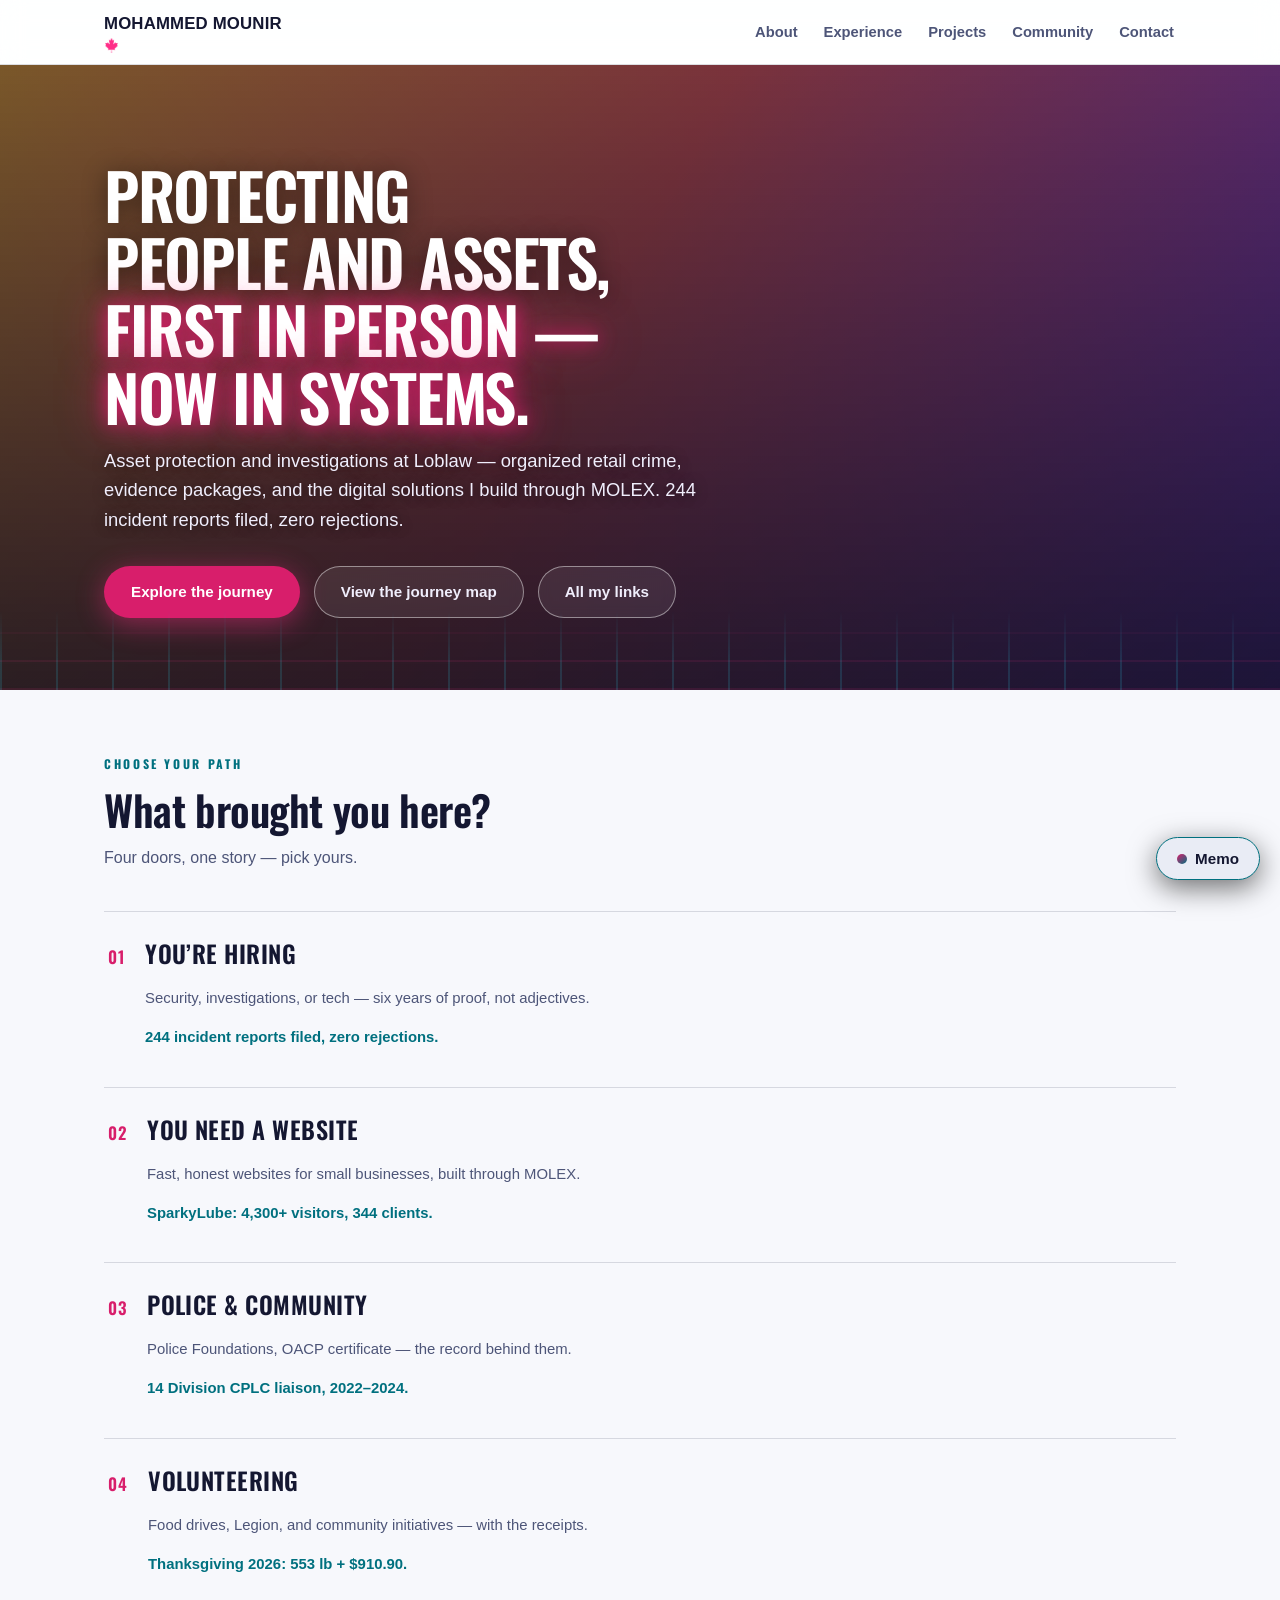
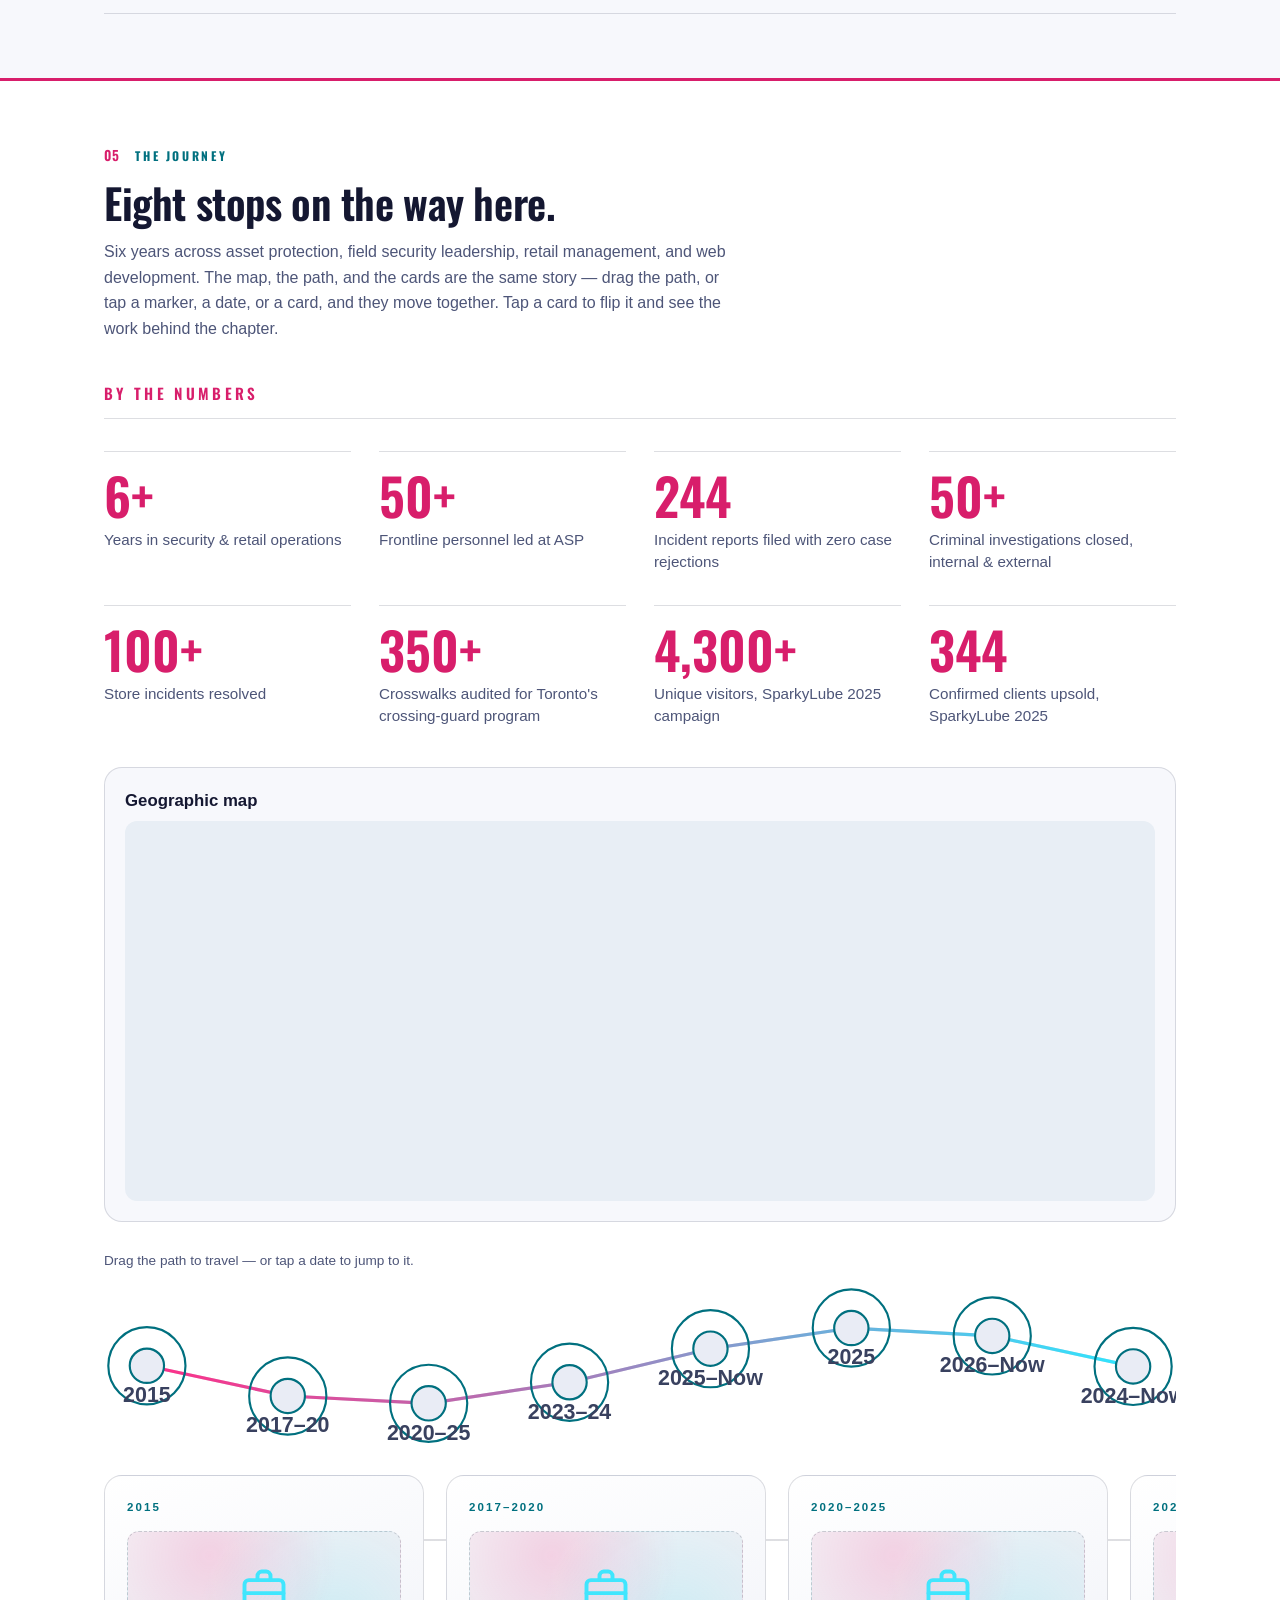
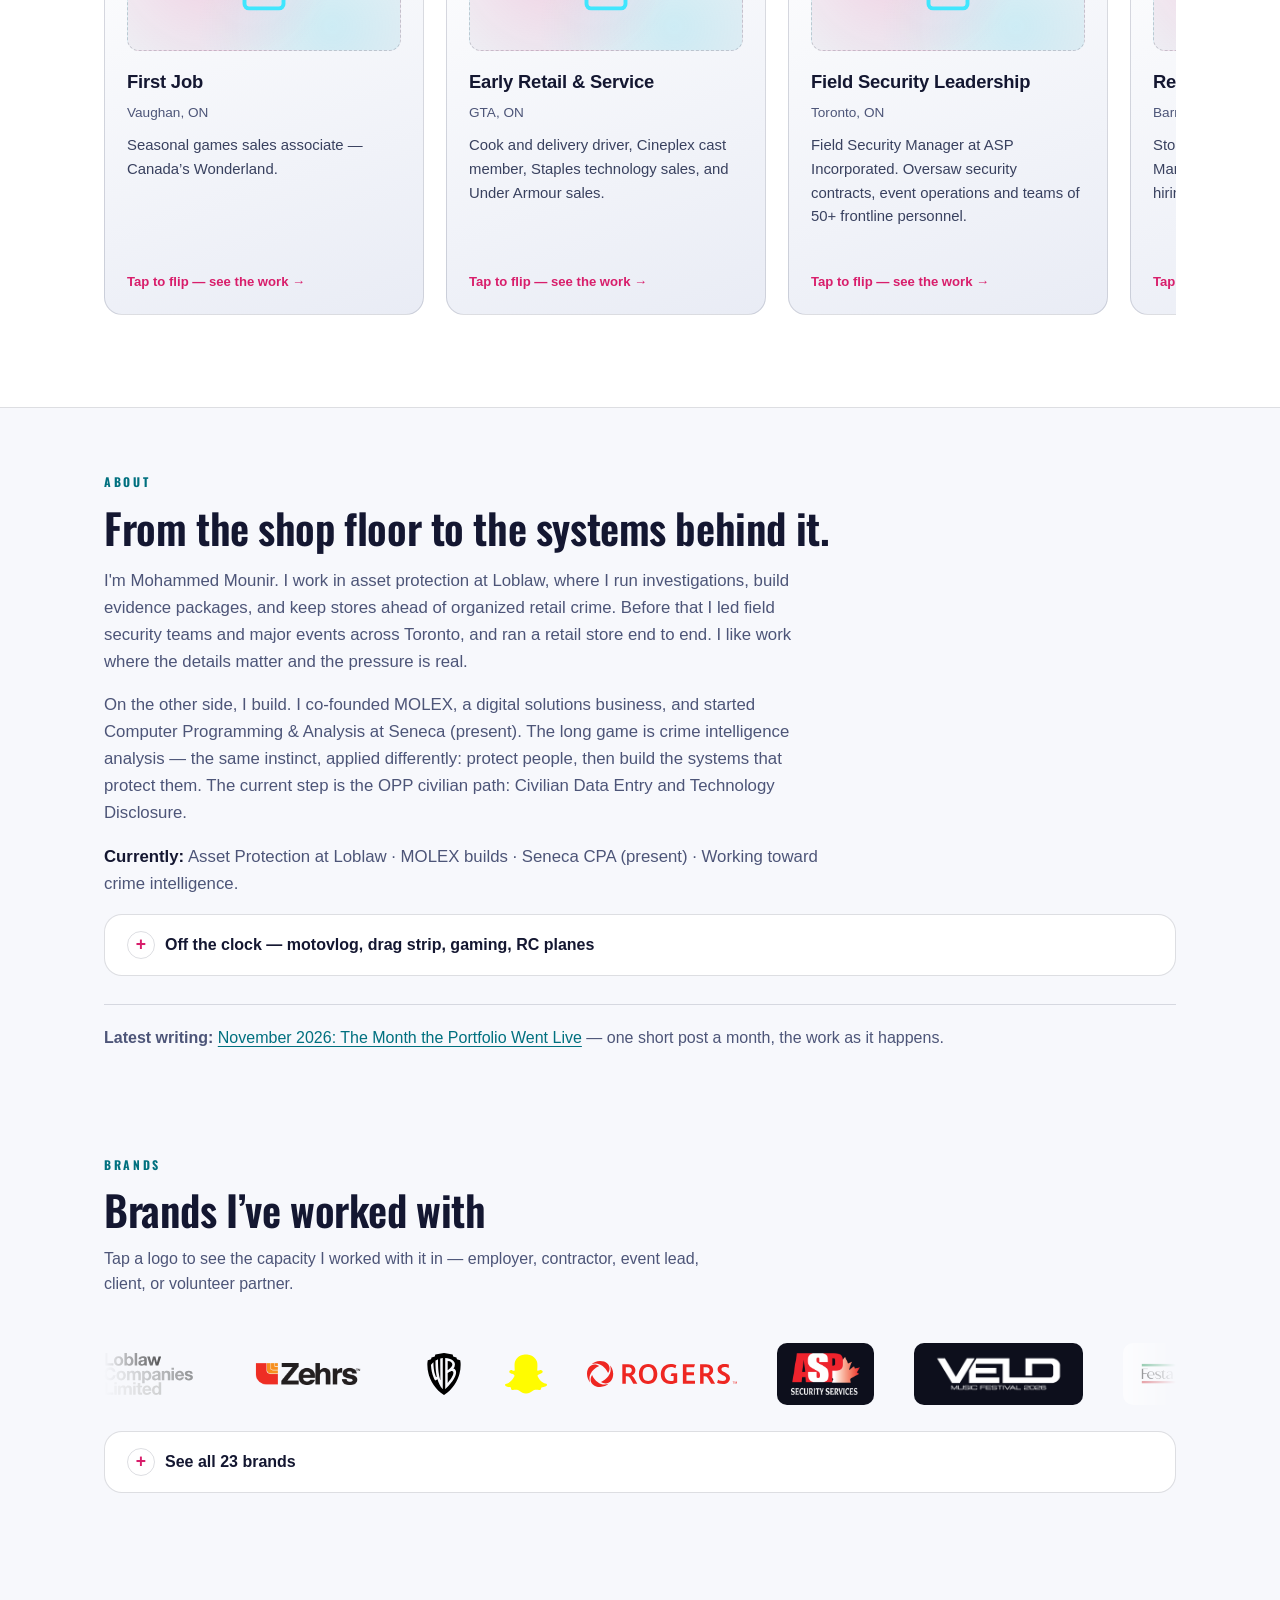
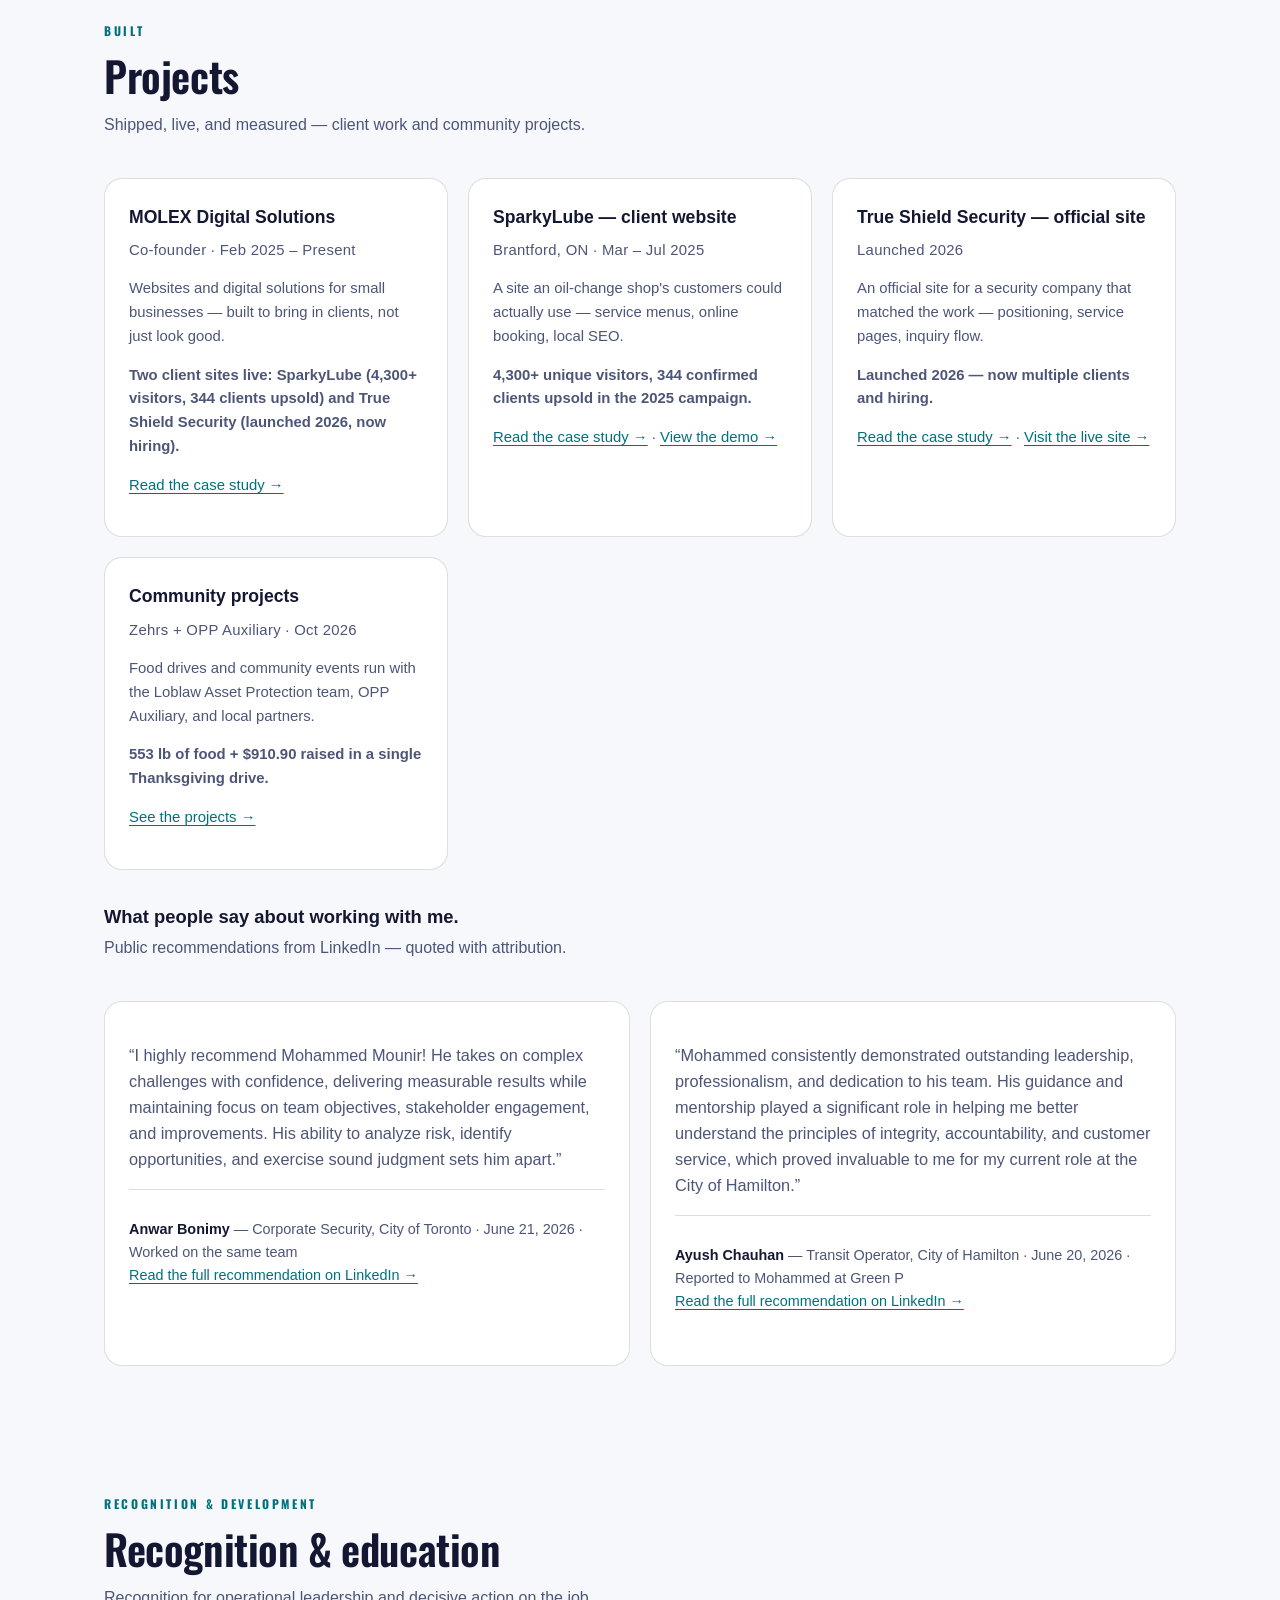
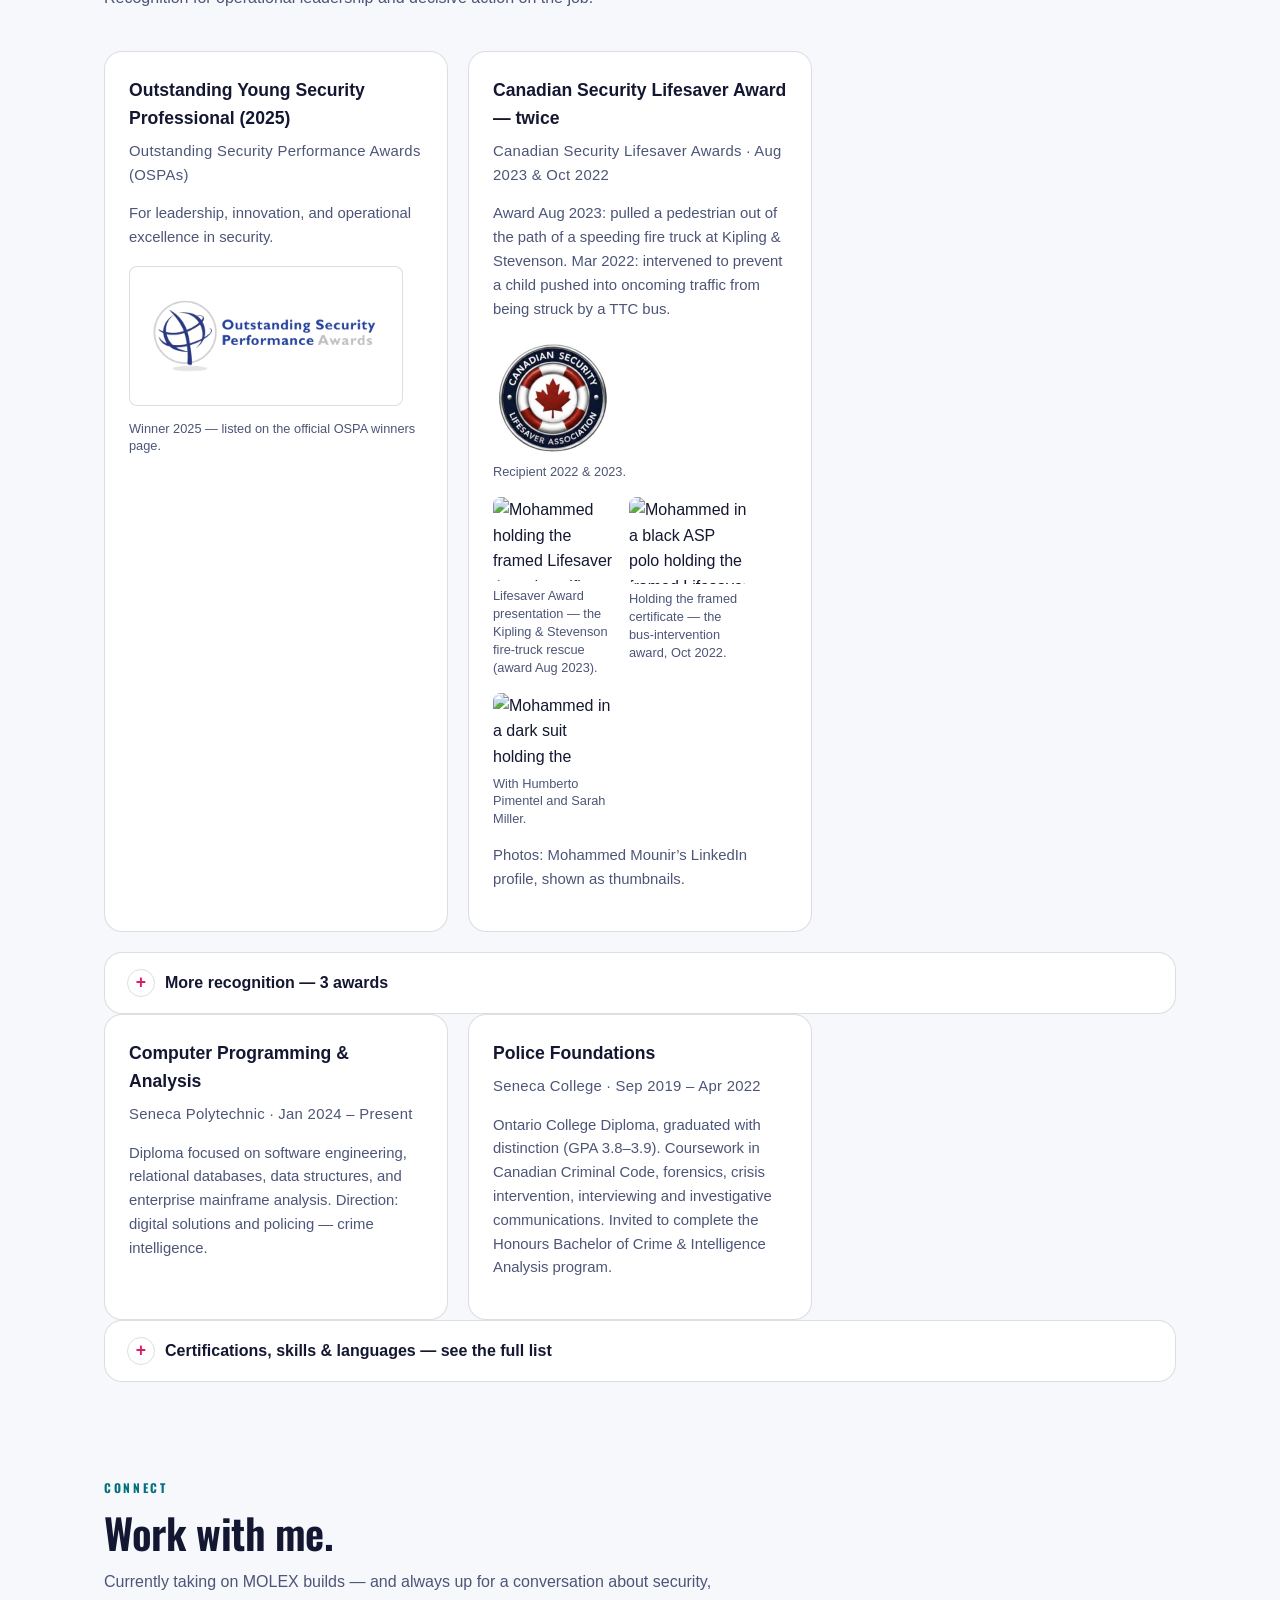
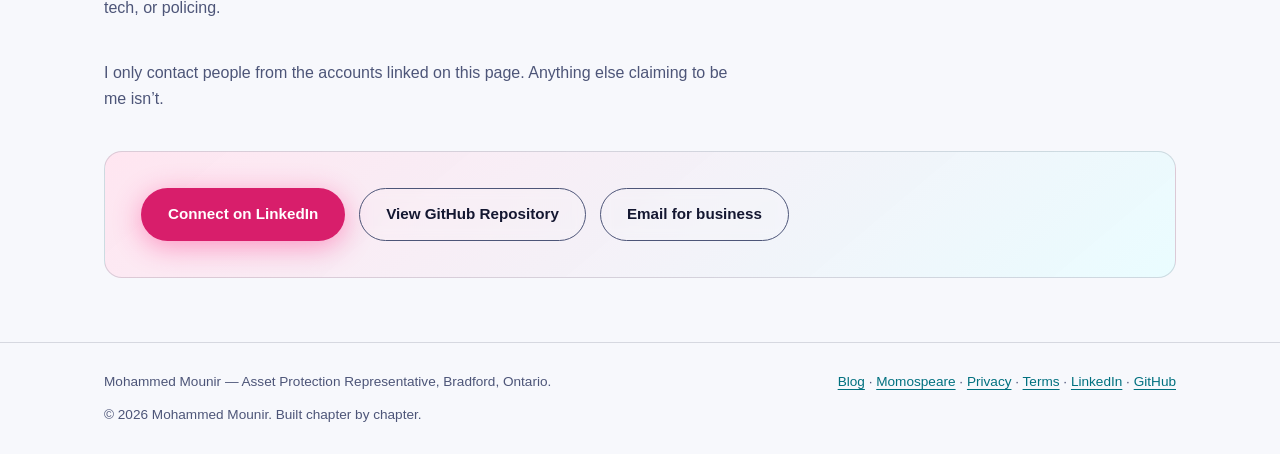
==== commit c62deb3e: "Editorial reskin slice 3: journey wrapper with pink rule + section number 05; stats as editorial pro" ====
--- a/index.html
+++ b/index.html
@@ -106,7 +106,7 @@
   <link rel="preconnect" href="https://fonts.googleapis.com">
   <link rel="preconnect" href="https://fonts.gstatic.com" crossorigin>
   <link href="https://fonts.googleapis.com/css2?family=Oswald:wght@500..700&display=swap" rel="stylesheet">
-  <link rel="stylesheet" href="css/style.css?v=f1755cc">
+  <link rel="stylesheet" href="css/style.css?v=609825c">
 </head>
 <body>
 <!-- Google Tag Manager (noscript) -->
@@ -202,7 +202,7 @@
          static HTML, so it stays indexable. -->
     <section id="journey-app" aria-labelledby="journey-app-title">
       <div class="wrap">
-        <p class="section-kicker">The journey</p>
+        <p class="section-kicker"><span class="section-num" aria-hidden="true">05</span> The journey</p>
         <h2 class="section-title" id="journey-app-title">Eight stops on the way here.</h2>
         <p class="section-sub">Six years across asset protection, field security leadership, retail management, and web development. The map, the path, and the cards are the same story — drag the path, or tap a marker, a date, or a card, and they move together. Tap a card to flip it and see the work behind the chapter.</p>
 
--- a/css/style.css
+++ b/css/style.css
@@ -371,30 +371,53 @@
   margin: 0 0 8px;
 }
 
-/* Record strip, living inside the journey app (same card language). */
+/* Editorial wrapper: the journey is chapter 05 — a pink rule breaks the
+   page like a magazine chapter, and the kicker carries the section number
+   in the same pink Oswald voice as the doors' 01–04. */
+#journey-app { border-top: 3px solid var(--pink); }
+.section-kicker .section-num {
+  font-family: var(--font-display);
+  font-weight: 600;
+  font-size: 0.85rem;
+  color: var(--pink);
+  letter-spacing: 0.06em;
+  margin-right: 10px;
+}
+
+/* Proof spread, living inside the journey app — a magazine stats grid, not
+   a card strip: ruled cells, large Oswald numbers, no boxes. */
 .j-stats {
   display: grid;
   grid-template-columns: repeat(4, 1fr);
-  gap: 14px;
-  margin: 0 0 28px;
+  column-gap: 28px;
+  row-gap: 32px;
+  margin: 0 0 40px;
 }
 .j-stats-label {
   grid-column: 1 / -1;
-  font-size: 0.72rem;
-  font-weight: 800;
-  letter-spacing: 0.18em;
+  font-family: var(--font-display);
+  font-weight: 600;
+  font-size: 0.95rem;
+  letter-spacing: 0.22em;
   text-transform: uppercase;
-  color: var(--muted);
+  color: var(--pink);
   margin: 0;
+  padding-bottom: 12px;
+  border-bottom: 1px solid var(--line);
 }
 .j-stat {
-  border: 1px solid var(--line);
-  border-radius: var(--radius);
-  padding: 18px;
-  background: linear-gradient(160deg, var(--bg-2), var(--bg-3));
-}
-.j-stat .stat-num { font-size: 2rem; font-weight: 800; color: var(--cyan); margin: 0 0 4px; }
-.j-stat .stat-label { color: var(--muted); font-size: 0.9rem; margin: 0; }
+  border-top: 1px solid var(--line);
+  padding: 18px 0 0;
+}
+.j-stat .stat-num {
+  font-family: var(--font-display);
+  font-weight: 600;
+  font-size: clamp(2.2rem, 4.5vw, 3.2rem);
+  line-height: 1;
+  color: var(--pink);
+  margin: 0 0 8px;
+}
+.j-stat .stat-label { color: var(--muted); font-size: 0.95rem; line-height: 1.45; margin: 0; }
 
 /* Flip scene: perspective on the scene, 3D on the flip wrapper. */
 .j-scene {
@@ -1281,6 +1304,6 @@
   /* Journey app on phones: near-full-width flip cards, taller frame */
   .j-scene { flex: 0 0 86vw; }
   .j-card { height: 470px; }
-  .j-stats { grid-template-columns: repeat(2, 1fr); }
+  .j-stats { grid-template-columns: repeat(2, 1fr); column-gap: 20px; row-gap: 28px; }
   .fold { padding: 0 14px; }
 }
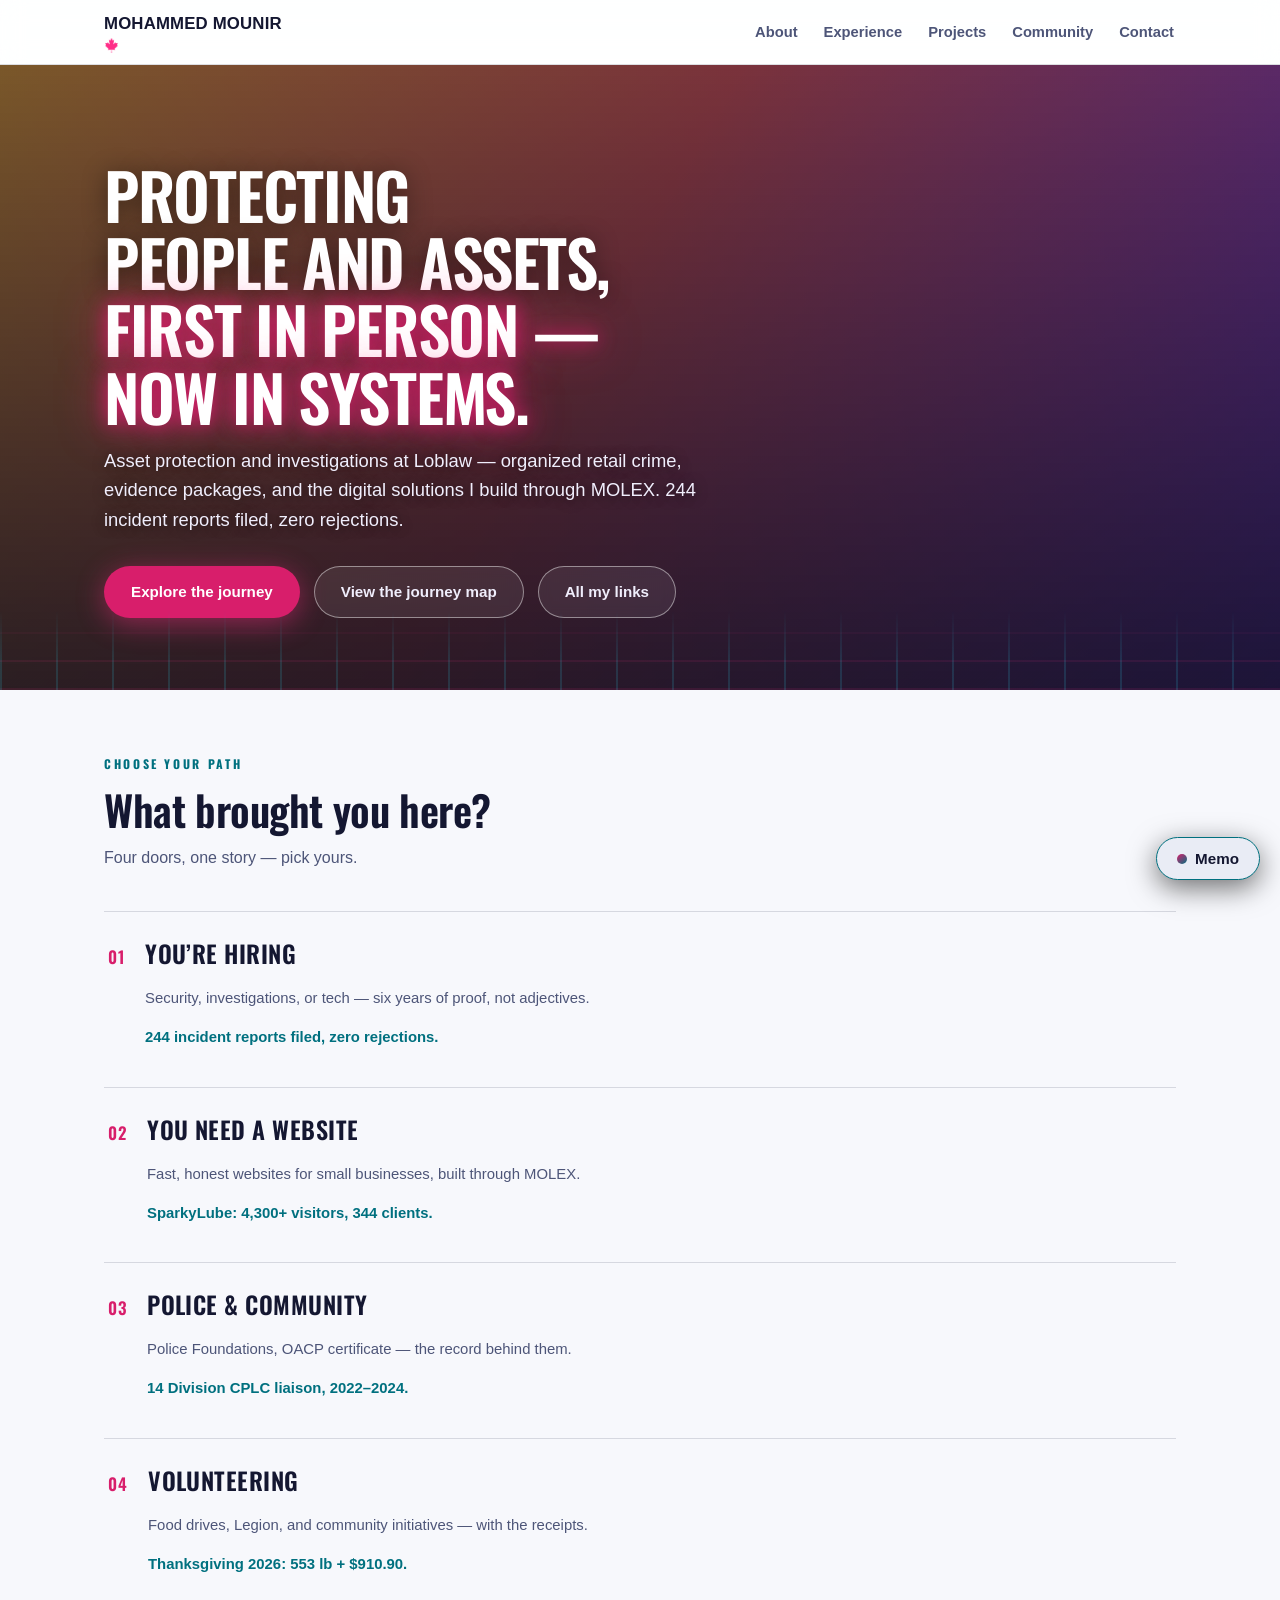
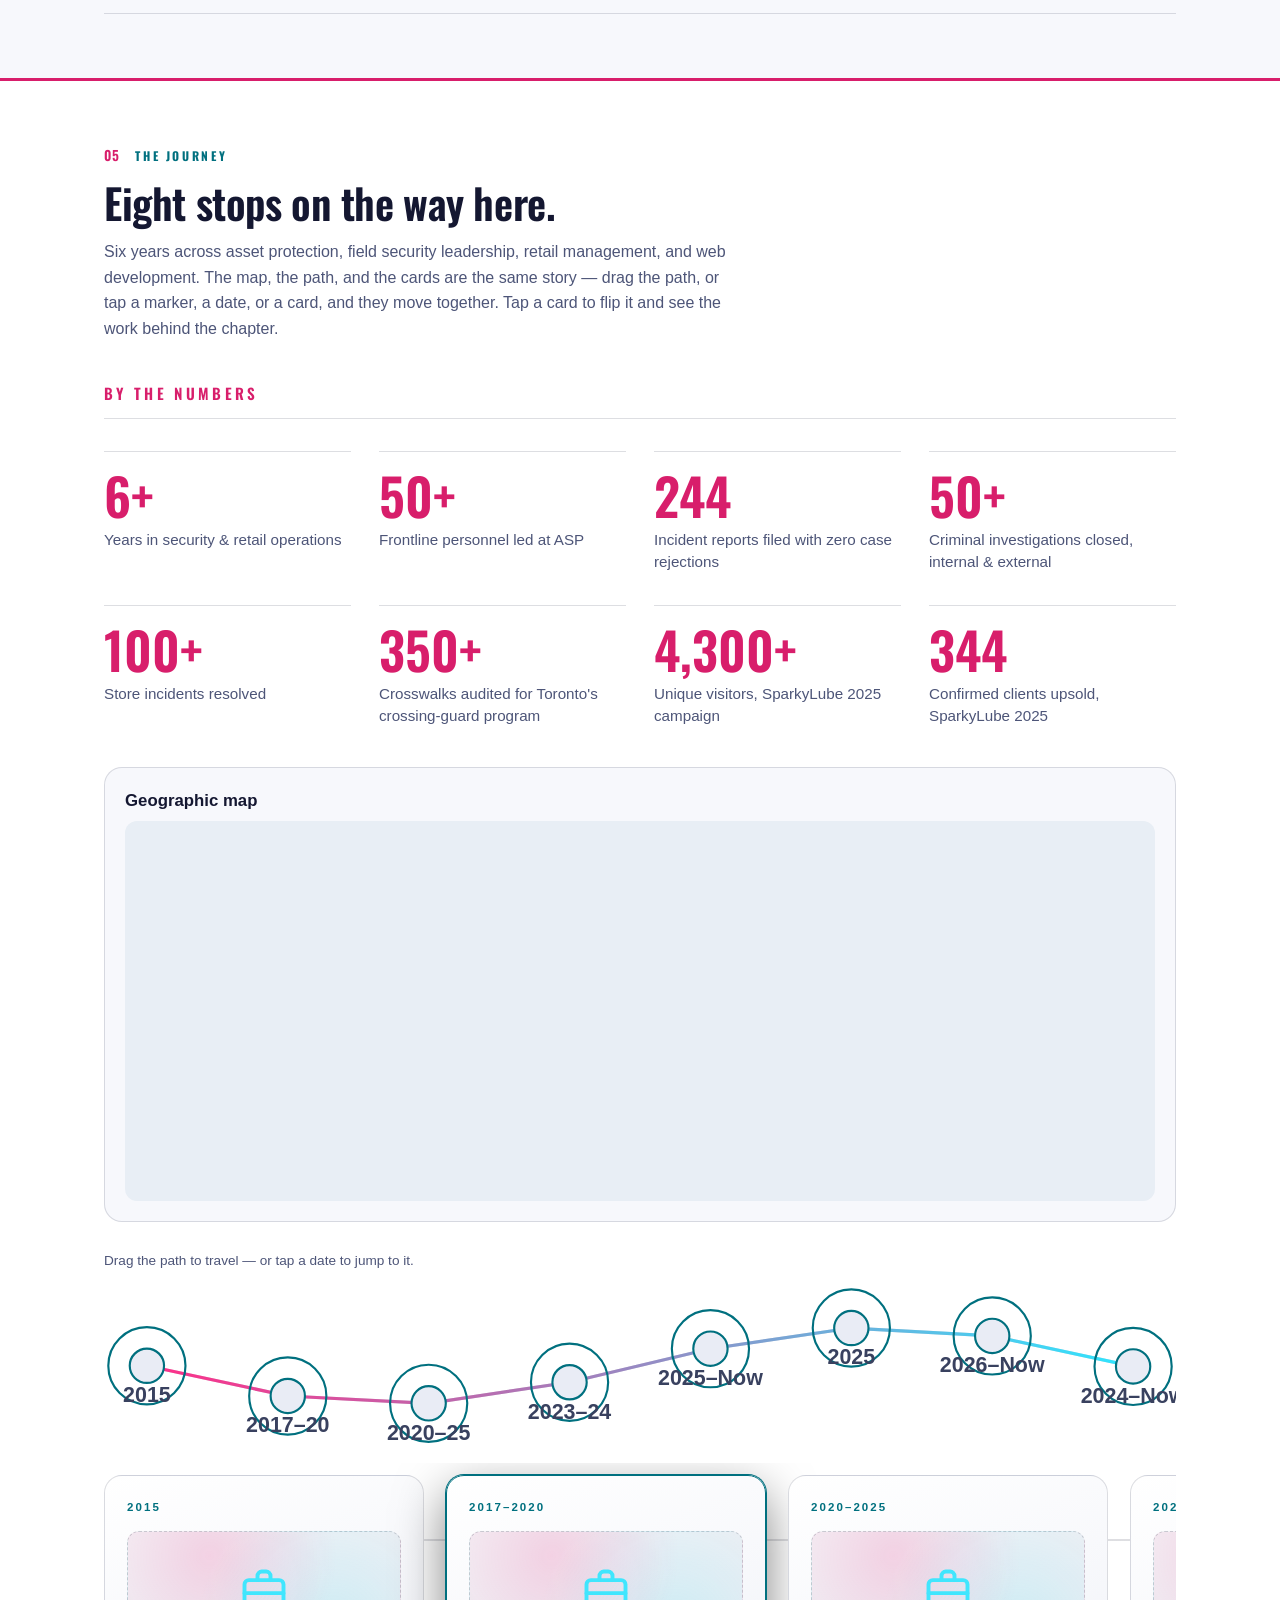
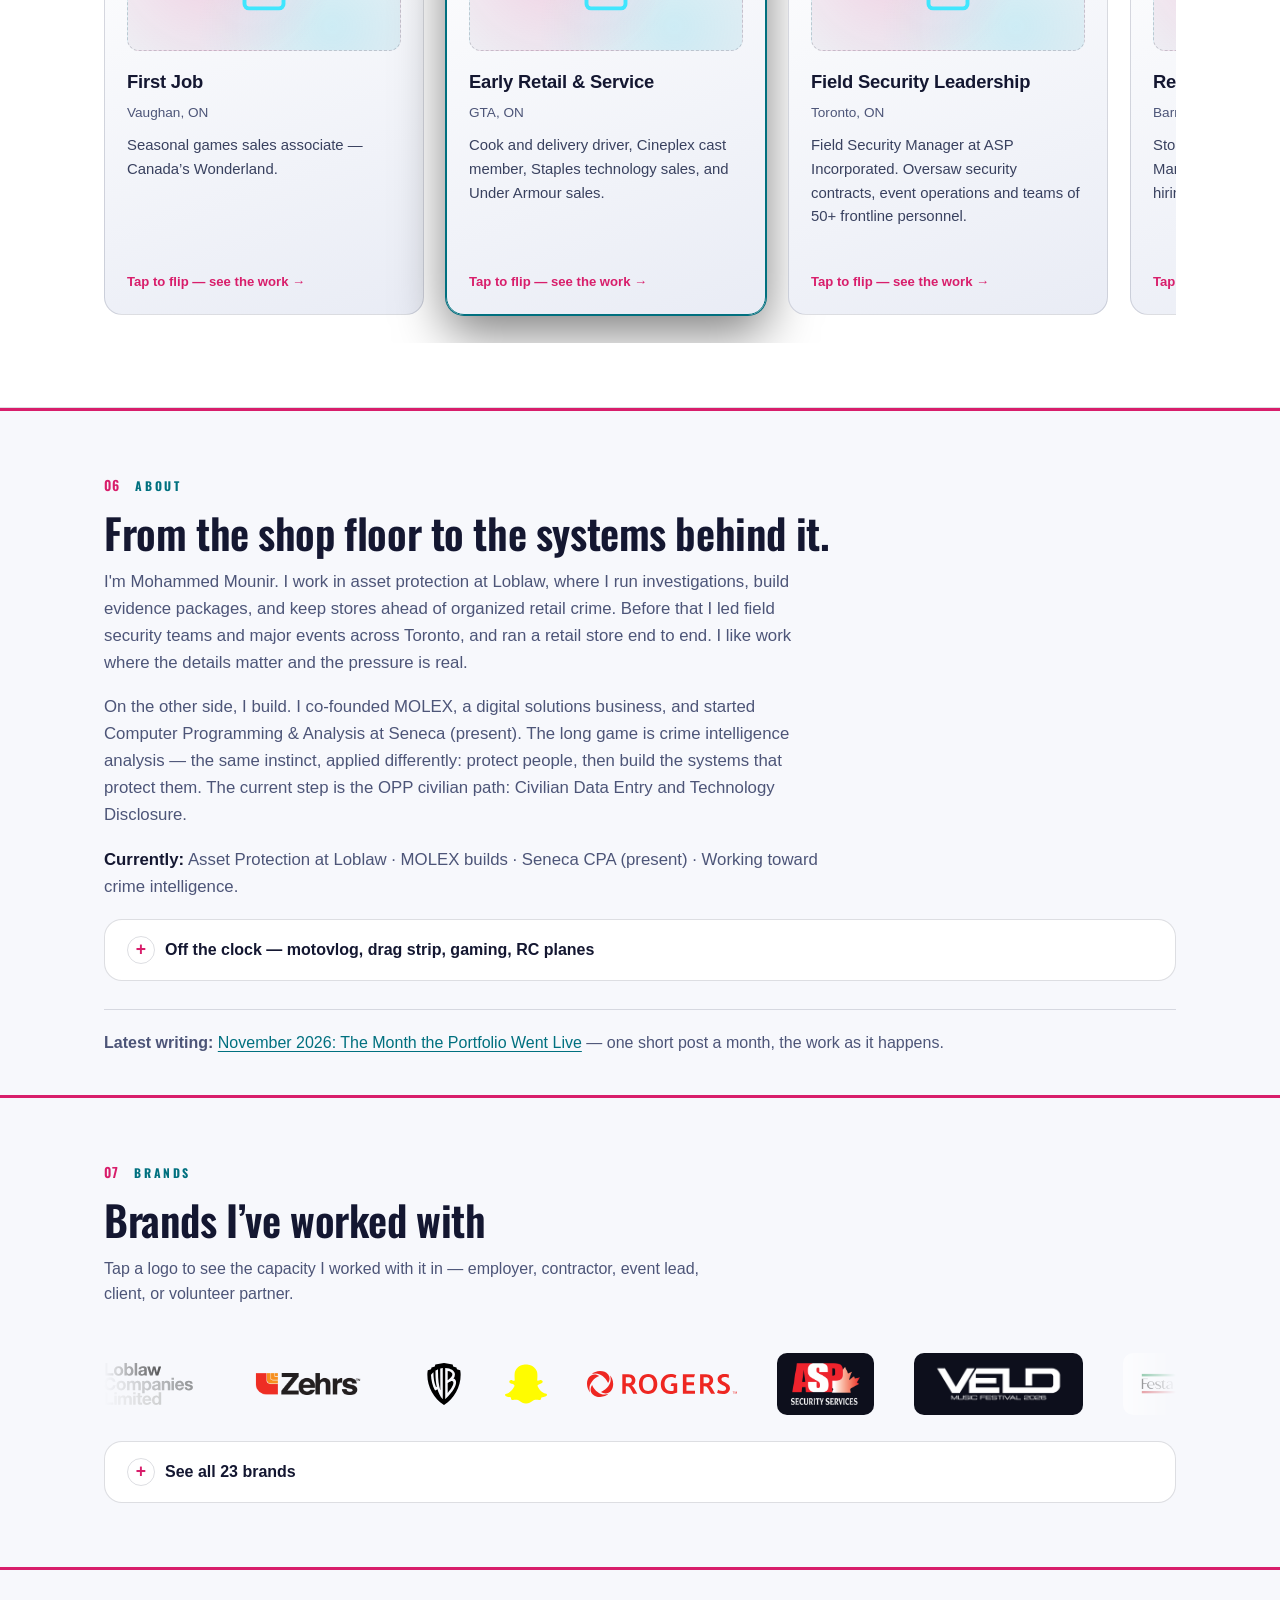
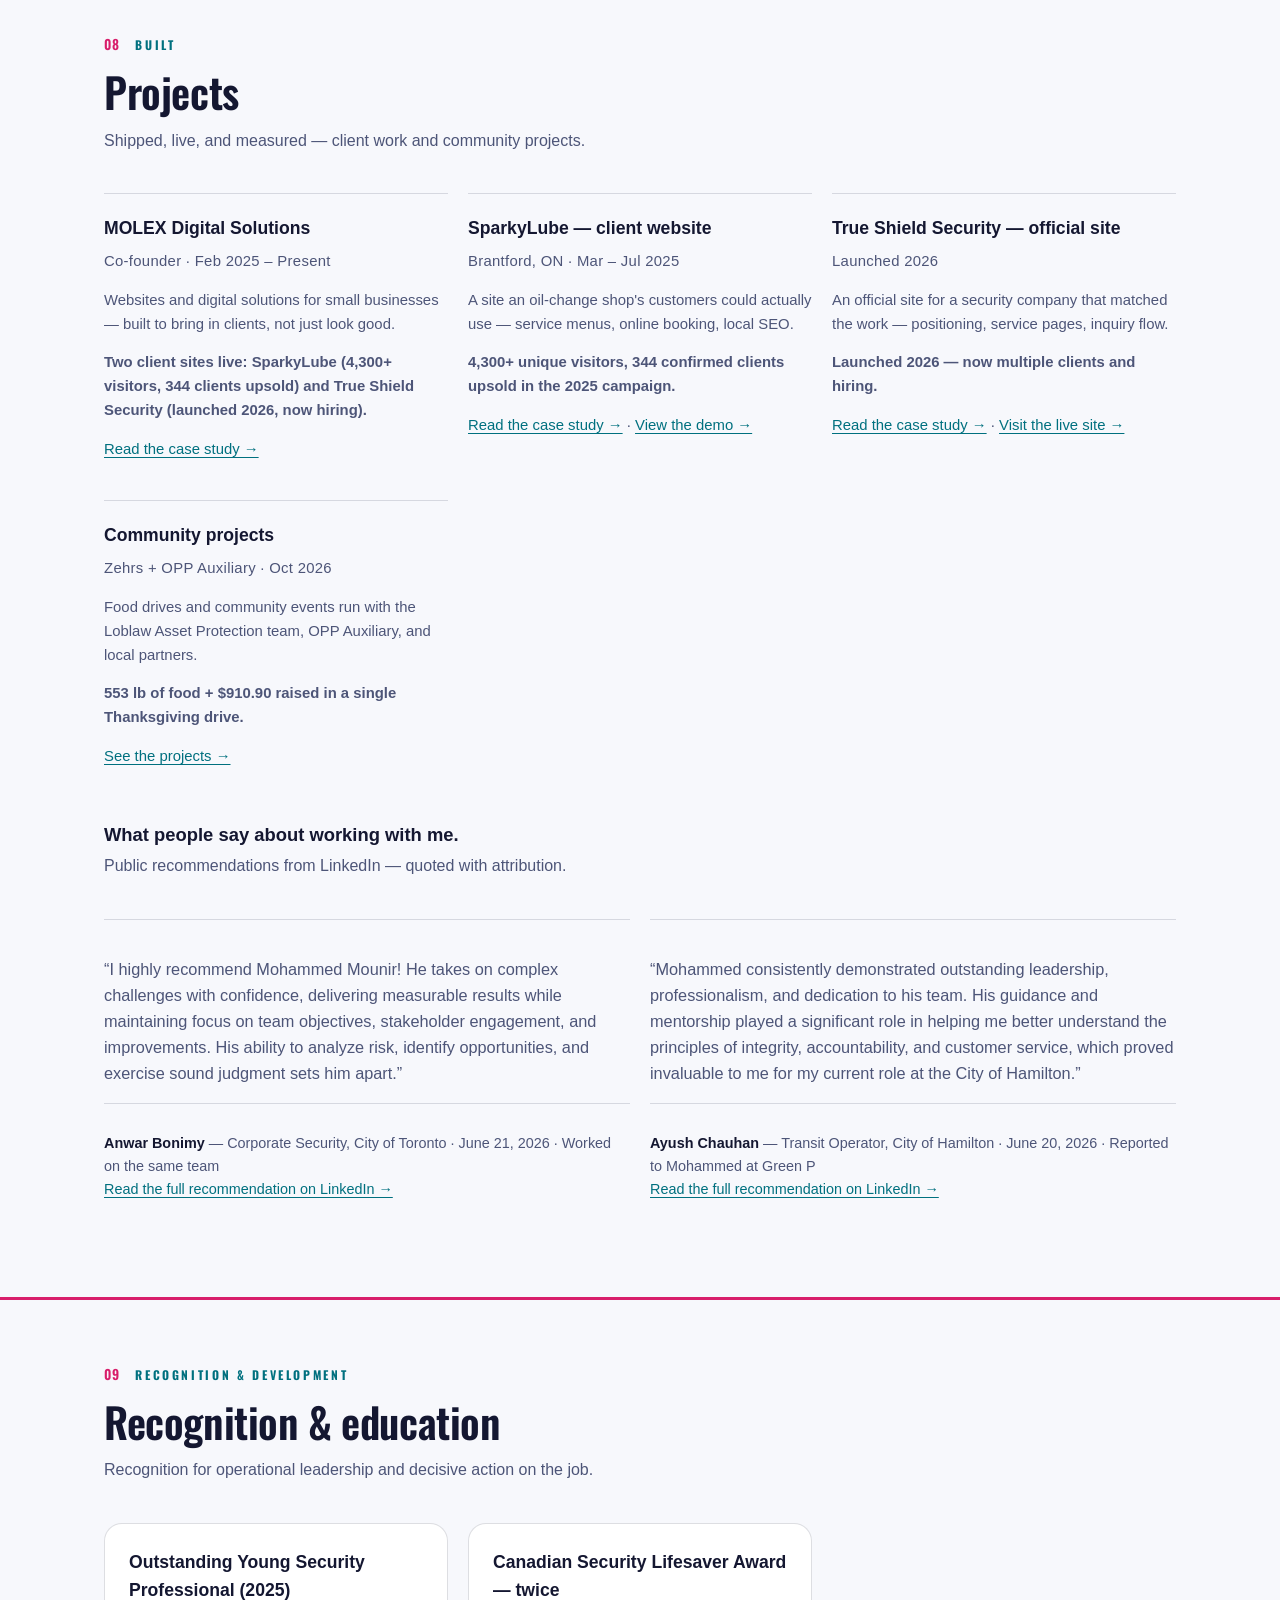
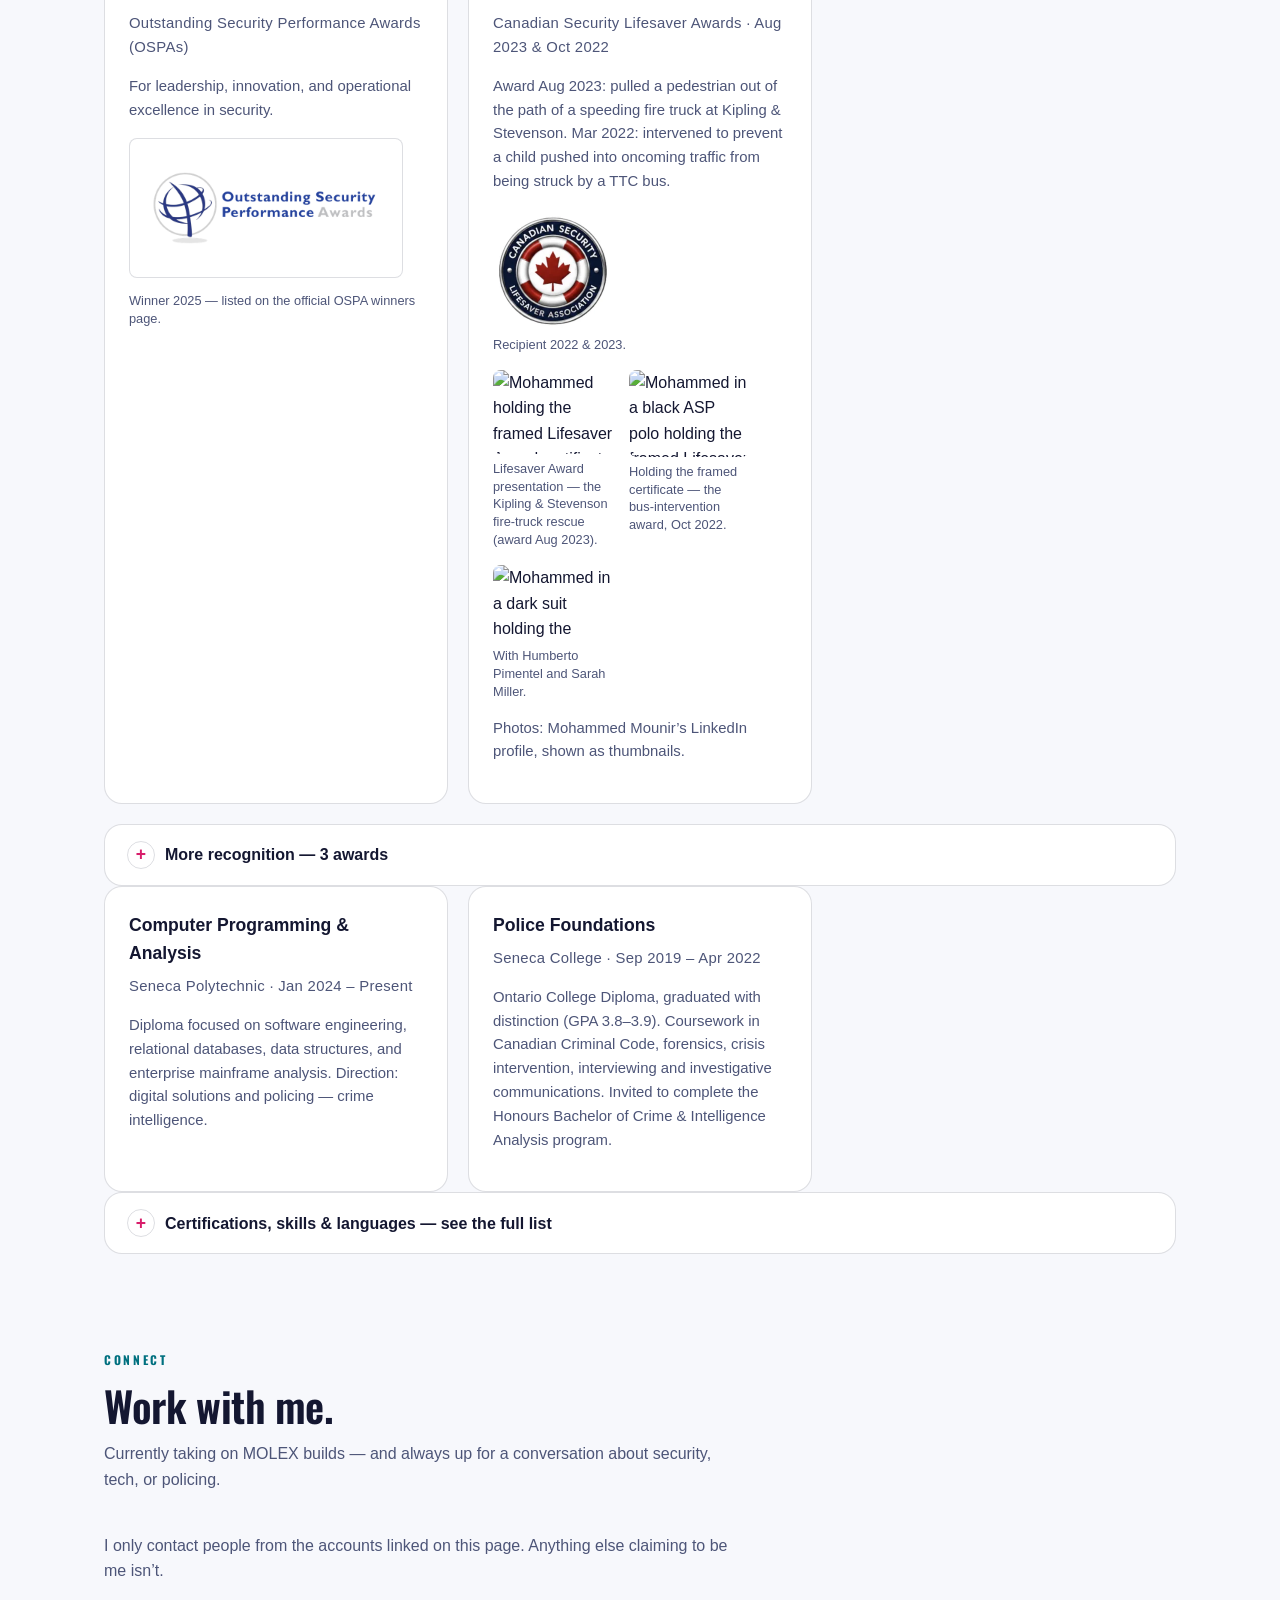
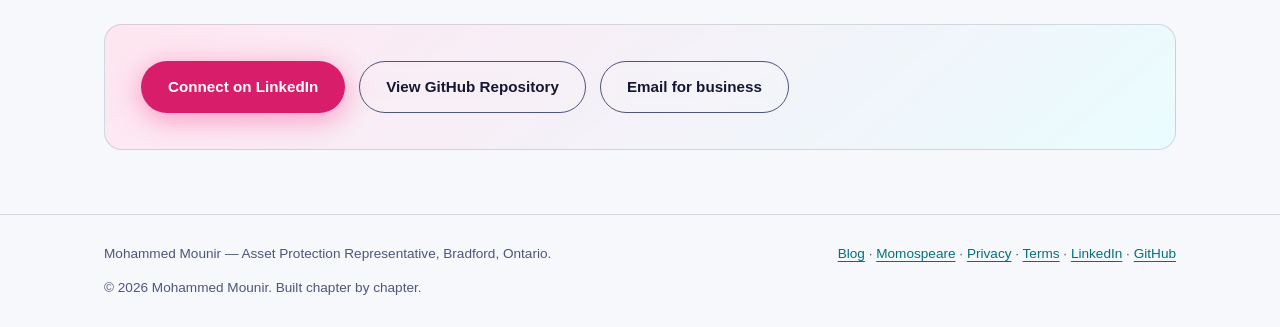
==== commit b13ee237: "Editorial reskin slice 4: numbered chapters 06-09 on homepage sections, ruled project cards, Momospe" ====
--- a/index.html
+++ b/index.html
@@ -106,7 +106,7 @@
   <link rel="preconnect" href="https://fonts.googleapis.com">
   <link rel="preconnect" href="https://fonts.gstatic.com" crossorigin>
   <link href="https://fonts.googleapis.com/css2?family=Oswald:wght@500..700&display=swap" rel="stylesheet">
-  <link rel="stylesheet" href="css/style.css?v=609825c">
+  <link rel="stylesheet" href="css/style.css?v=c62deb3">
 </head>
 <body>
 <!-- Google Tag Manager (noscript) -->
@@ -483,7 +483,7 @@
     <!-- ================= ABOUT ================= -->
     <section id="about" aria-labelledby="about-title">
       <div class="wrap">
-        <p class="section-kicker">About</p>
+        <p class="section-kicker"><span class="section-num" aria-hidden="true">06</span> About</p>
         <h2 class="section-title" id="about-title">From the shop floor to the systems behind it.</h2>
         <div class="about-copy">
           <p>I'm Mohammed Mounir. I work in asset protection at Loblaw, where I run investigations, build evidence packages, and keep stores ahead of organized retail crime. Before that I led field security teams and major events across Toronto, and ran a retail store end to end. I like work where the details matter and the pressure is real.</p>
@@ -520,7 +520,7 @@
     <!-- ================= BRANDS ================= -->
     <section id="brands" aria-labelledby="brands-title">
       <div class="wrap">
-        <p class="section-kicker">Brands</p>
+        <p class="section-kicker"><span class="section-num" aria-hidden="true">07</span> Brands</p>
         <h2 class="section-title" id="brands-title">Brands I&rsquo;ve worked with</h2>
         <p class="section-sub">Tap a logo to see the capacity I worked with it in &mdash; employer, contractor, event lead, client, or volunteer partner.</p>
         <div class="brands-marquee" id="brands-marquee">
@@ -681,7 +681,7 @@
     <!-- ================= PROJECTS ================= -->
     <section id="projects" aria-labelledby="projects-title">
       <div class="wrap">
-        <p class="section-kicker">Built</p>
+        <p class="section-kicker"><span class="section-num" aria-hidden="true">08</span> Built</p>
         <h2 class="section-title" id="projects-title">Projects</h2>
         <p class="section-sub">Shipped, live, and measured — client work and community projects.</p>
         <div class="info-grid">
@@ -736,7 +736,7 @@
     <!-- ================= RECOGNITION & EDUCATION ================= -->
     <section id="recognition" aria-labelledby="recognition-title">
       <div class="wrap">
-        <p class="section-kicker">Recognition &amp; development</p>
+        <p class="section-kicker"><span class="section-num" aria-hidden="true">09</span> Recognition &amp; development</p>
         <h2 class="section-title" id="recognition-title">Recognition &amp; education</h2>
         <p class="section-sub">Recognition for operational leadership and decisive action on the job.</p>
         <div class="info-grid">
--- a/css/style.css
+++ b/css/style.css
@@ -375,6 +375,16 @@
    page like a magazine chapter, and the kicker carries the section number
    in the same pink Oswald voice as the doors' 01–04. */
 #journey-app { border-top: 3px solid var(--pink); }
+/* Editorial chapter rules: every numbered section opens with the same
+   pink rule — About 06, brands 07, Projects 08, Recognition 09 on the
+   homepage; the Momospeare and gear pages reuse the same voice for
+   their own sequences. */
+#about, #brands, #projects, #recognition { border-top: 3px solid var(--pink); }
+#channel, #streaming, #track-days, #car-meetups, #business-contact { border-top: 3px solid var(--pink); }
+section[aria-labelledby="gear-title"],
+section[aria-labelledby="save-title"],
+section[aria-labelledby="giveaway-title"],
+section[aria-labelledby="short-title"] { border-top: 3px solid var(--pink); }
 .section-kicker .section-num {
   font-family: var(--font-display);
   font-weight: 600;
@@ -1055,7 +1065,7 @@
 /* ---------- About ---------- */
 #about { padding-bottom: 40px; }
 .about-copy { max-width: 720px; }
-.about-copy p { color: var(--muted); font-size: 1.05rem; }
+.about-copy p { color: var(--muted); font-size: 1.05rem; margin: 0 0 18px; }
 .about-copy p strong { color: var(--ink); }
 
 /* Slim "latest writing" strip at the bottom of About. */
@@ -1068,6 +1078,16 @@
 
 /* "What people say" row inside Projects. */
 .project-quotes-title { margin: 32px 0 4px; font-size: 1.15rem; }
+
+/* Projects as magazine entries: ruled, not boxed — the same voice as the
+   stats spread. Scoped to #projects so Recognition cards keep their boxes. */
+#projects .info-card {
+  background: transparent;
+  border: none;
+  border-top: 1px solid var(--line);
+  border-radius: 0;
+  padding: 20px 0 4px;
+}
 
 /* ---------- Back to top ---------- */
 .to-top {
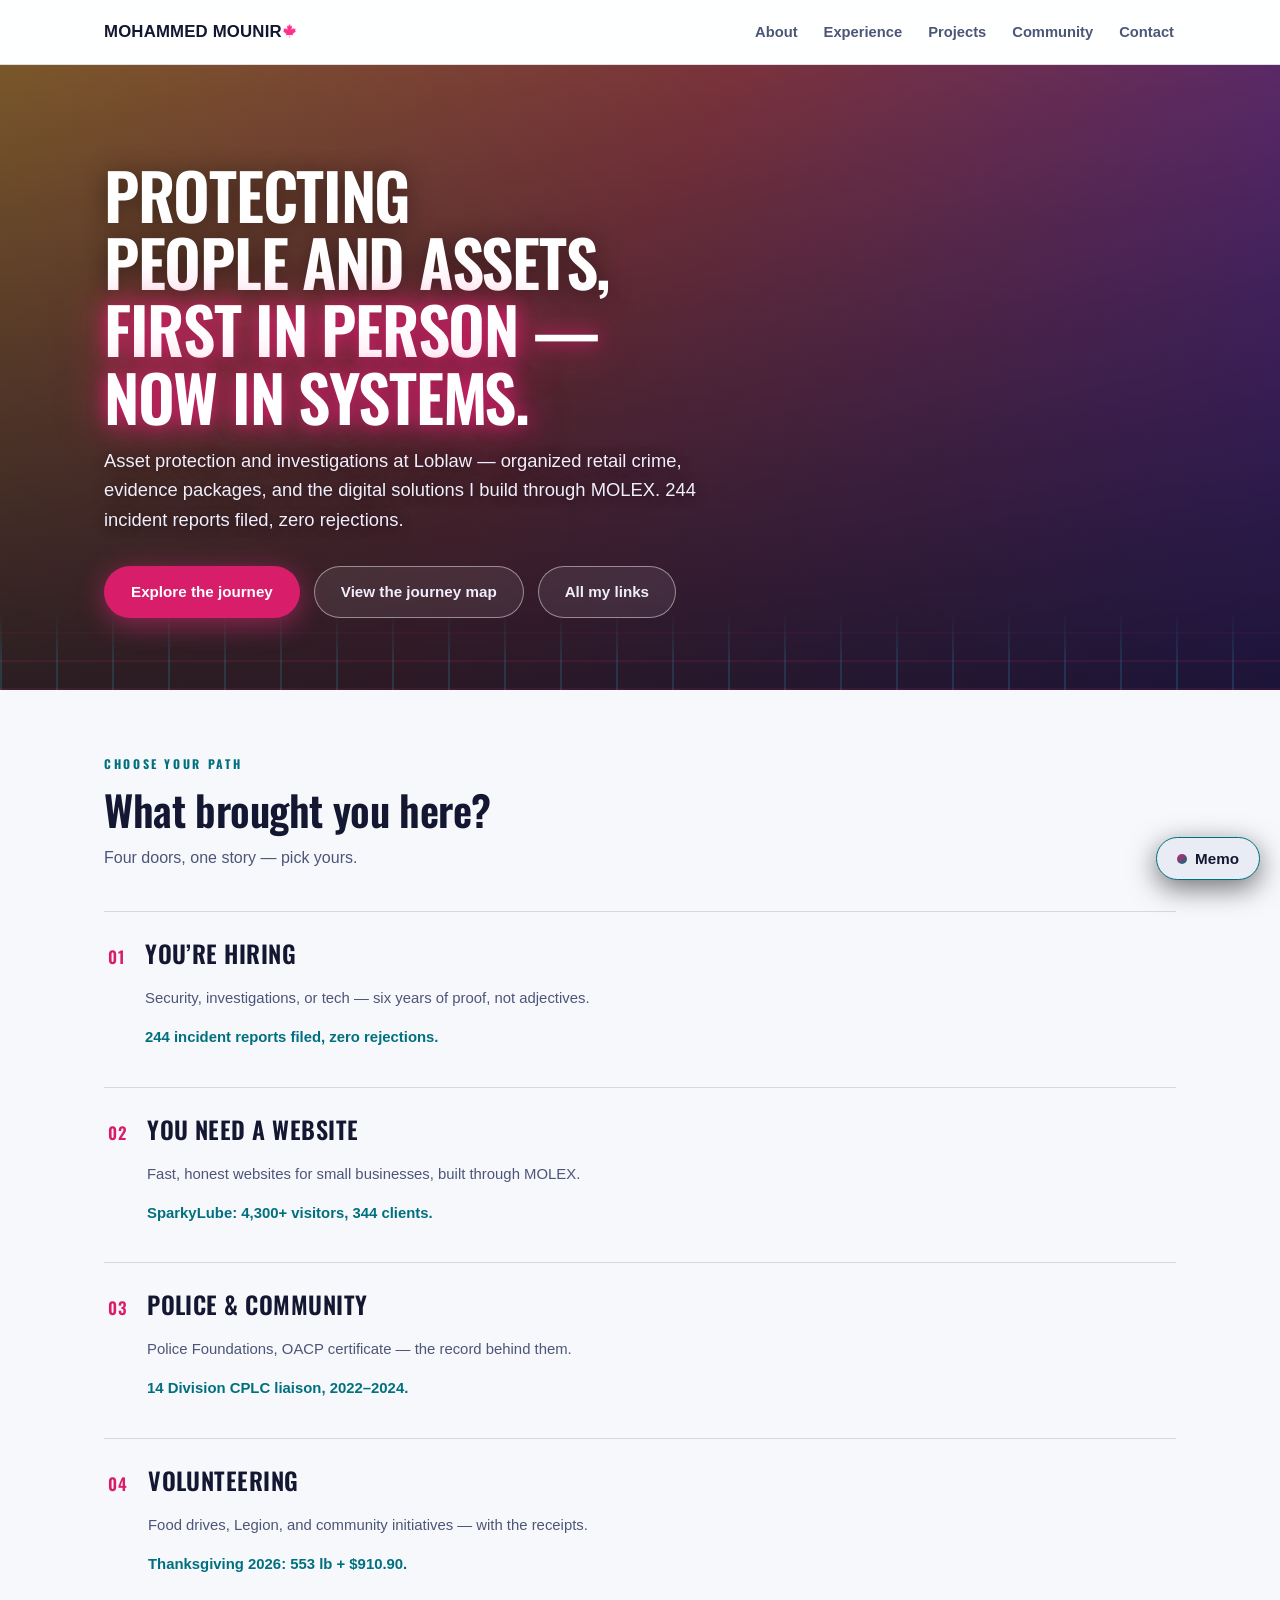
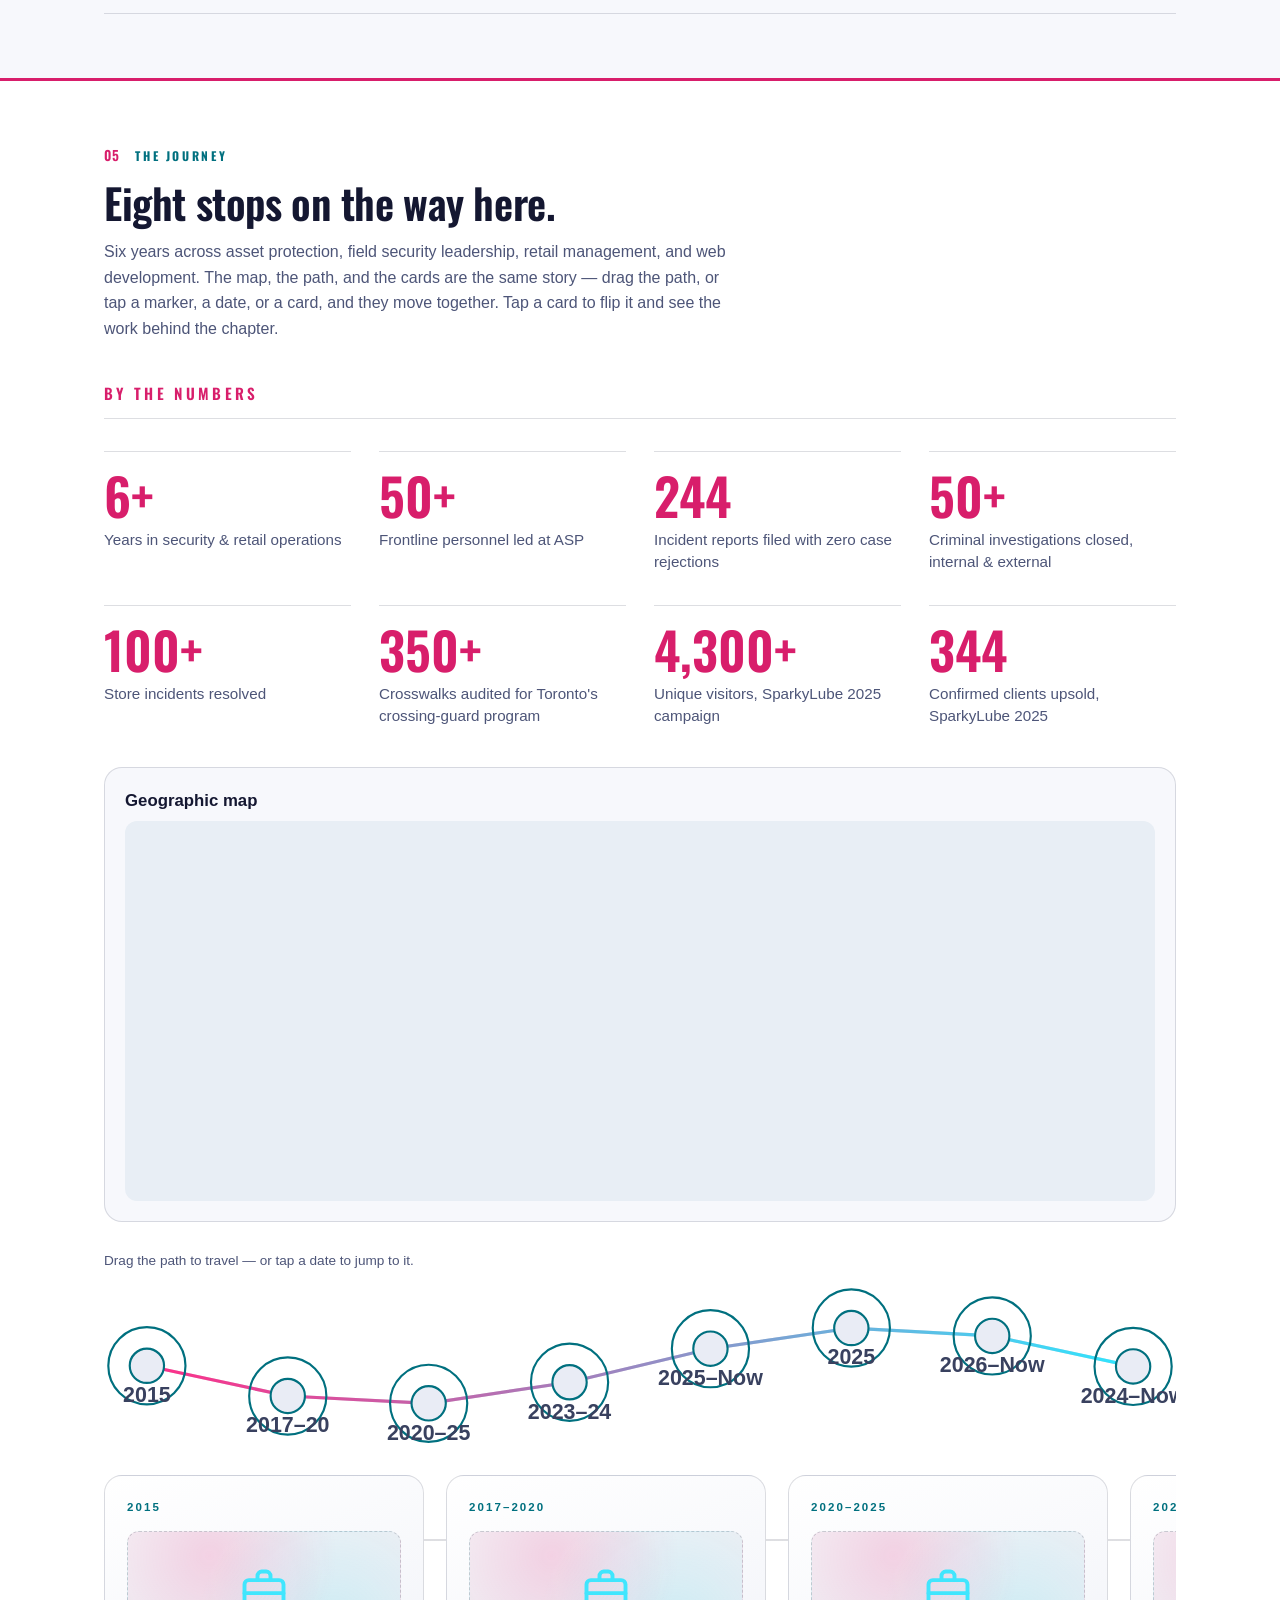
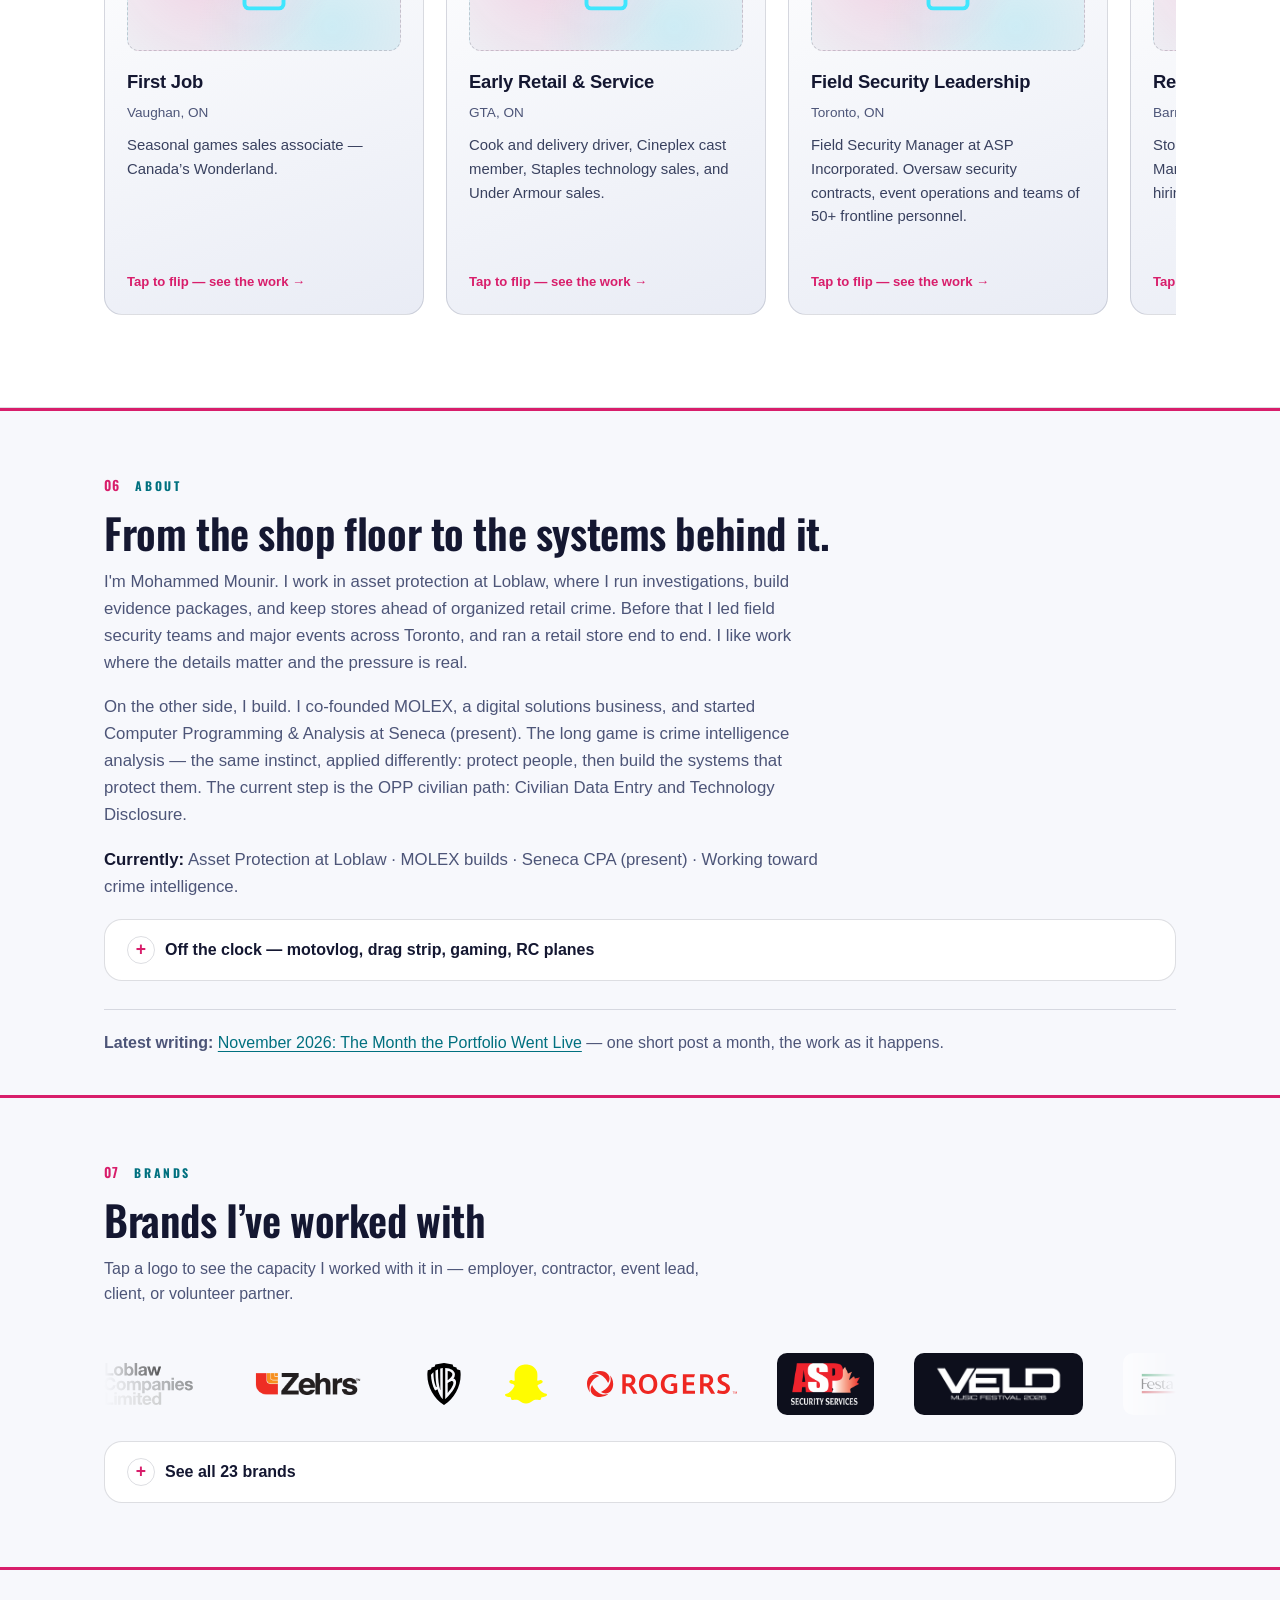
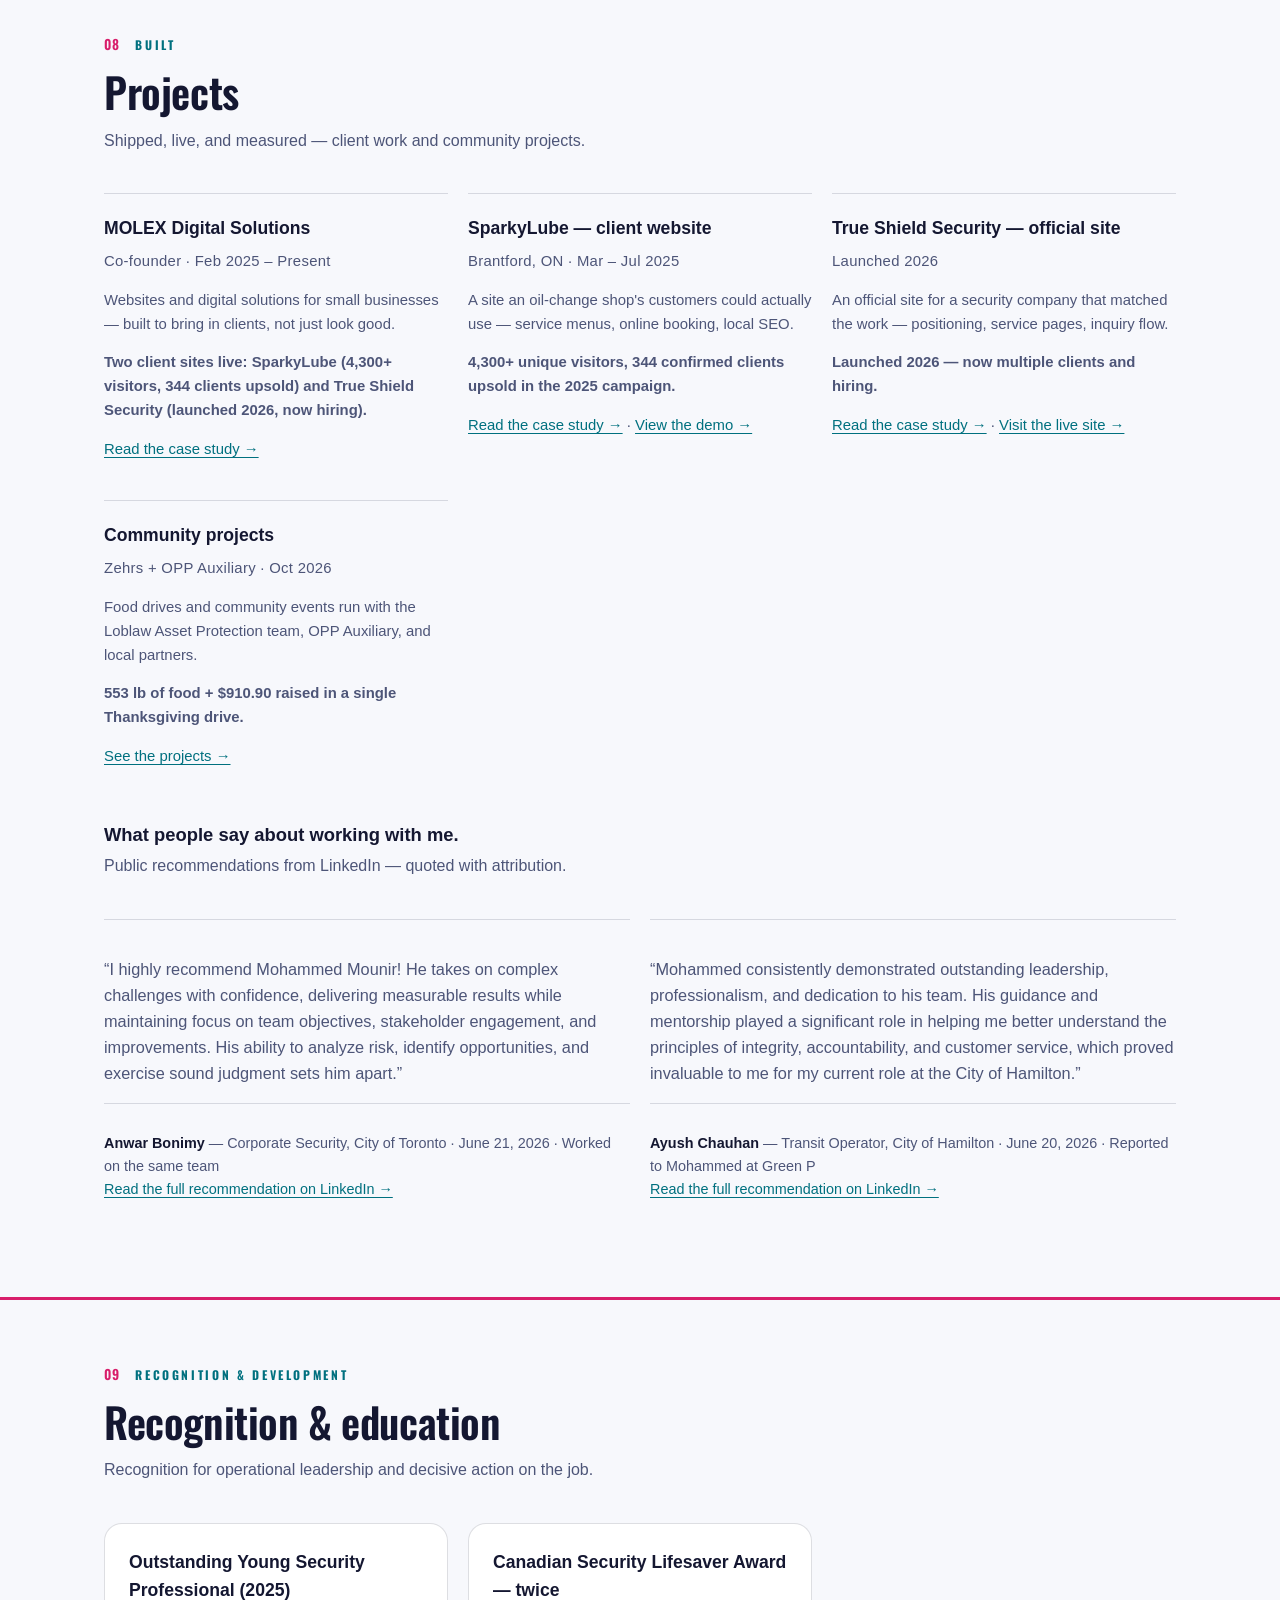
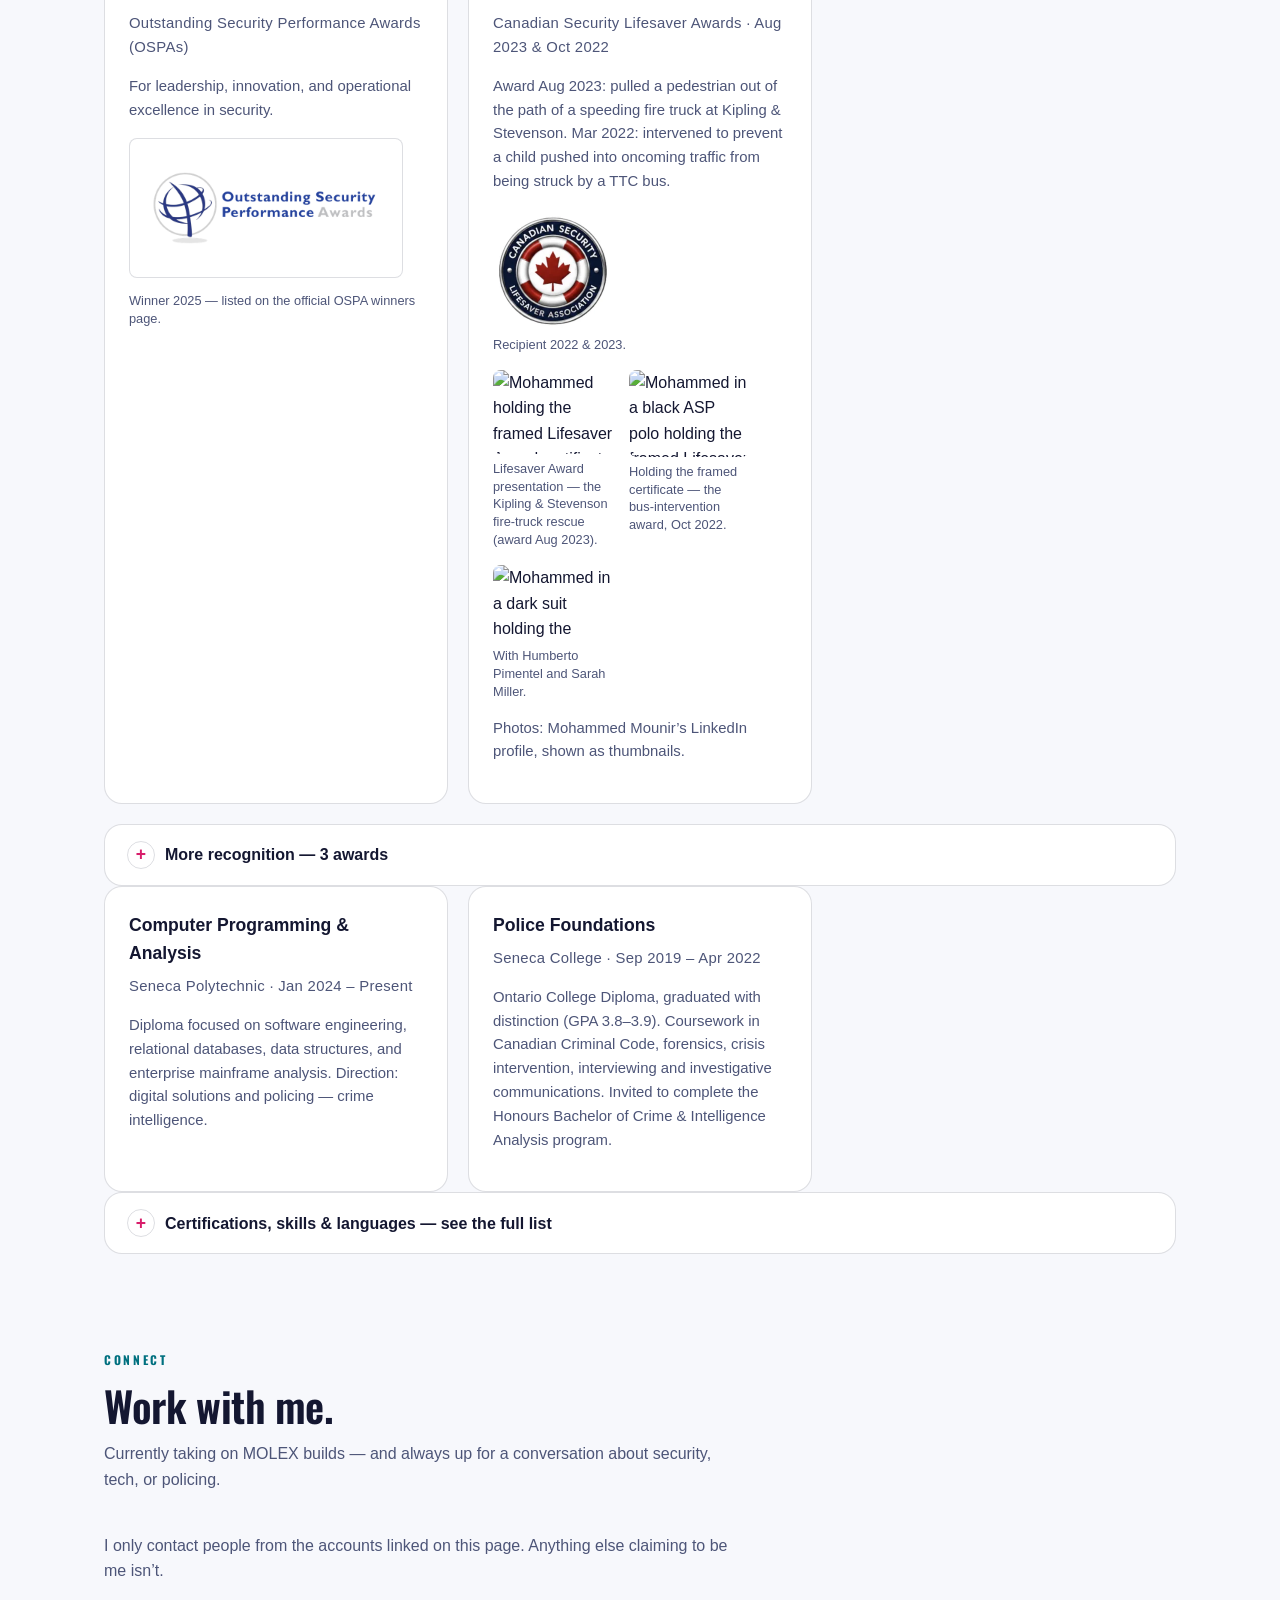
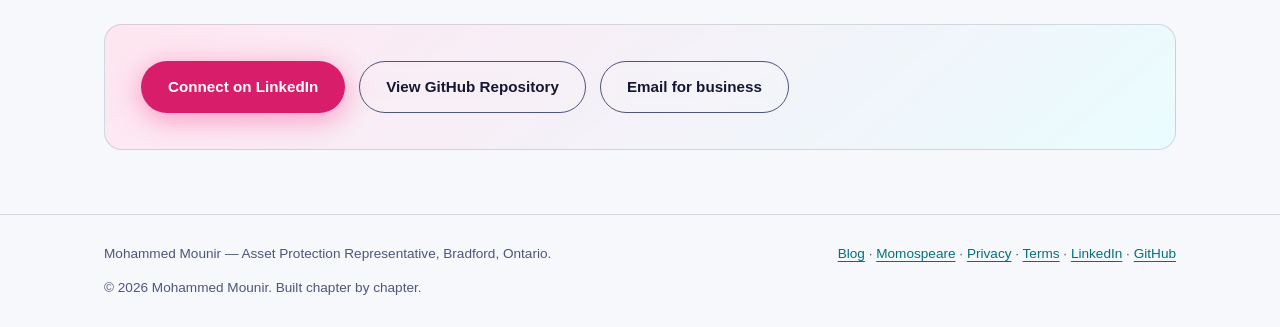
==== commit b33fe714: "Fix maple leaf: display inline-block beside the name, nav brand nowrap; style.css?v=b13ee23" ====
--- a/index.html
+++ b/index.html
@@ -106,7 +106,7 @@
   <link rel="preconnect" href="https://fonts.googleapis.com">
   <link rel="preconnect" href="https://fonts.gstatic.com" crossorigin>
   <link href="https://fonts.googleapis.com/css2?family=Oswald:wght@500..700&display=swap" rel="stylesheet">
-  <link rel="stylesheet" href="css/style.css?v=c62deb3">
+  <link rel="stylesheet" href="css/style.css?v=b13ee23">
 </head>
 <body>
 <!-- Google Tag Manager (noscript) -->
--- a/css/style.css
+++ b/css/style.css
@@ -168,7 +168,9 @@
   letter-spacing: 0.01em;
 }
 
-.brand .maple-leaf { width: 0.8em; height: 0.87em; margin-left: 0.06em; vertical-align: -0.1em; fill: var(--pink); }
+.brand .maple-leaf { display: inline-block; width: 0.8em; height: 0.87em; margin-left: 0.06em; vertical-align: -0.1em; fill: var(--pink); }
+/* Nav brand stays on one line so the leaf sits beside the name, not under it. */
+.nav-inner .brand { white-space: nowrap; }
 .brand .maple-leaf path { fill: var(--pink); }
 
 .nav-links {
